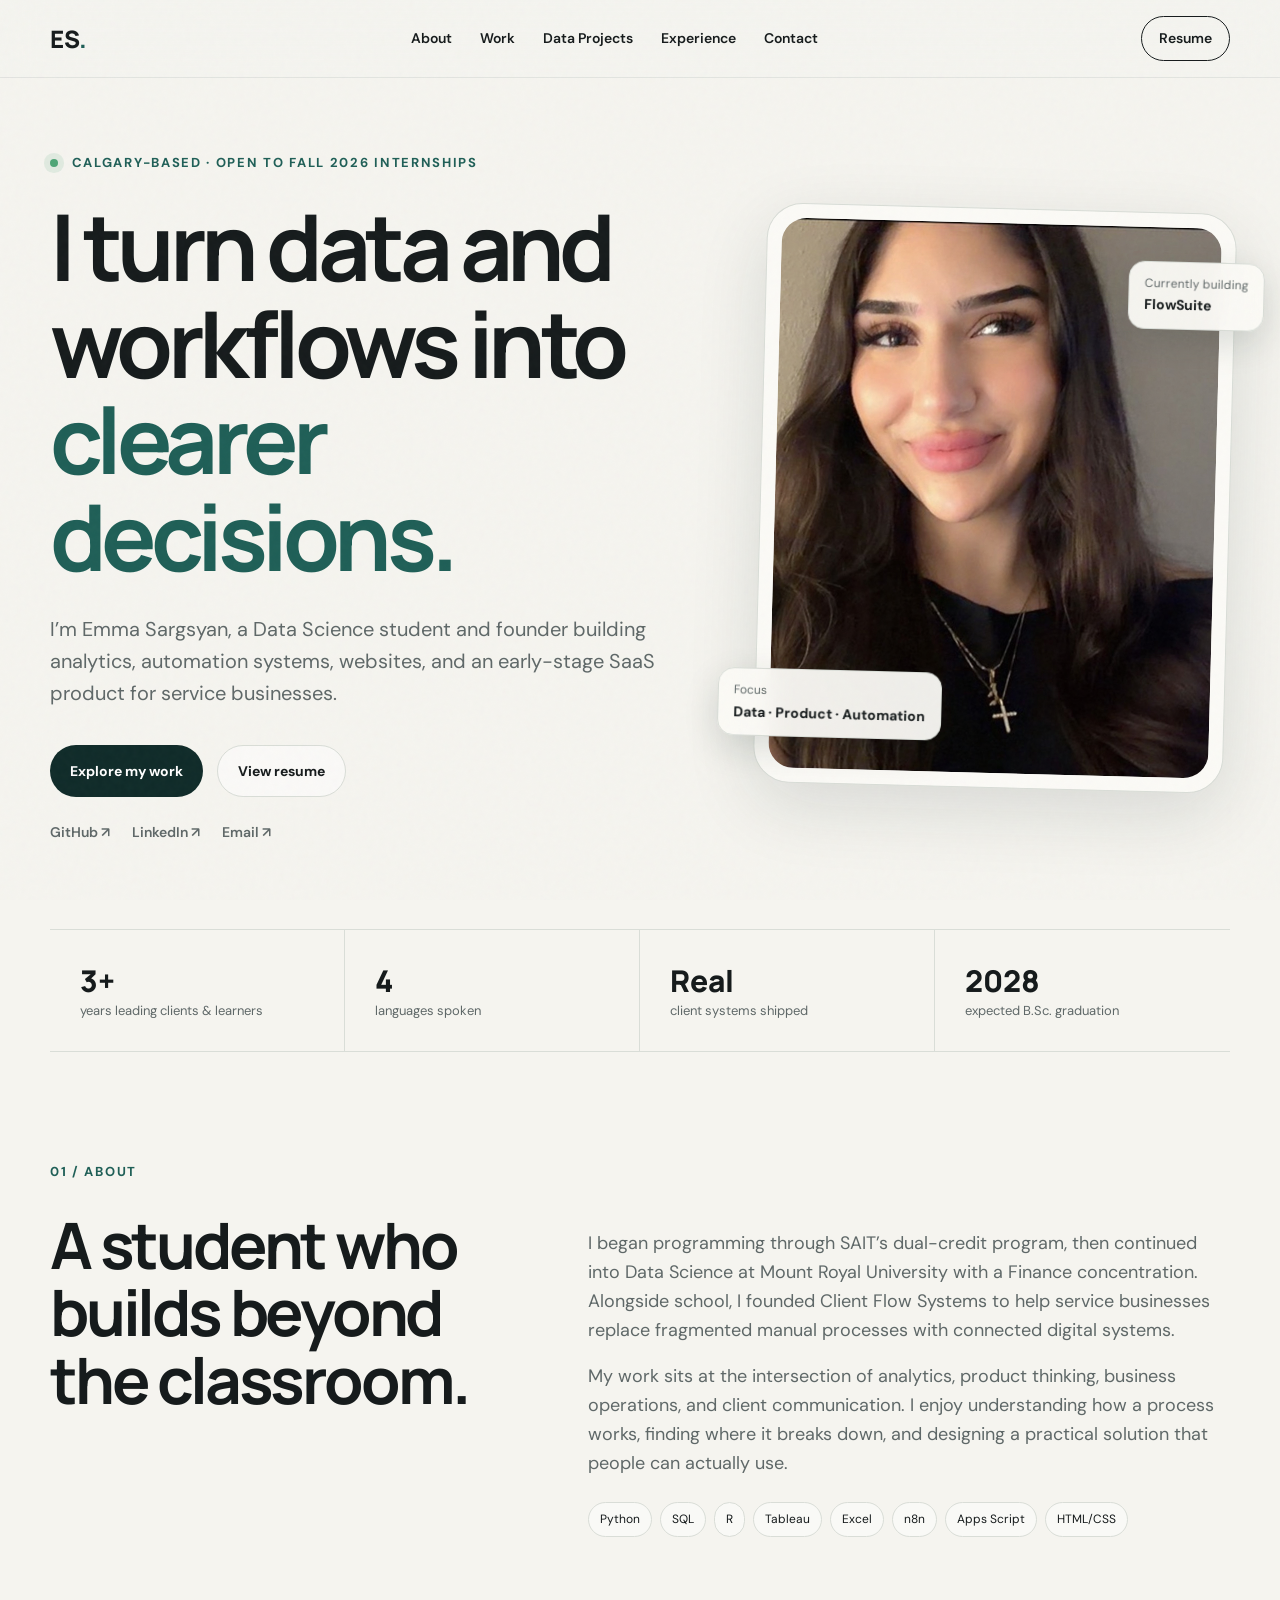
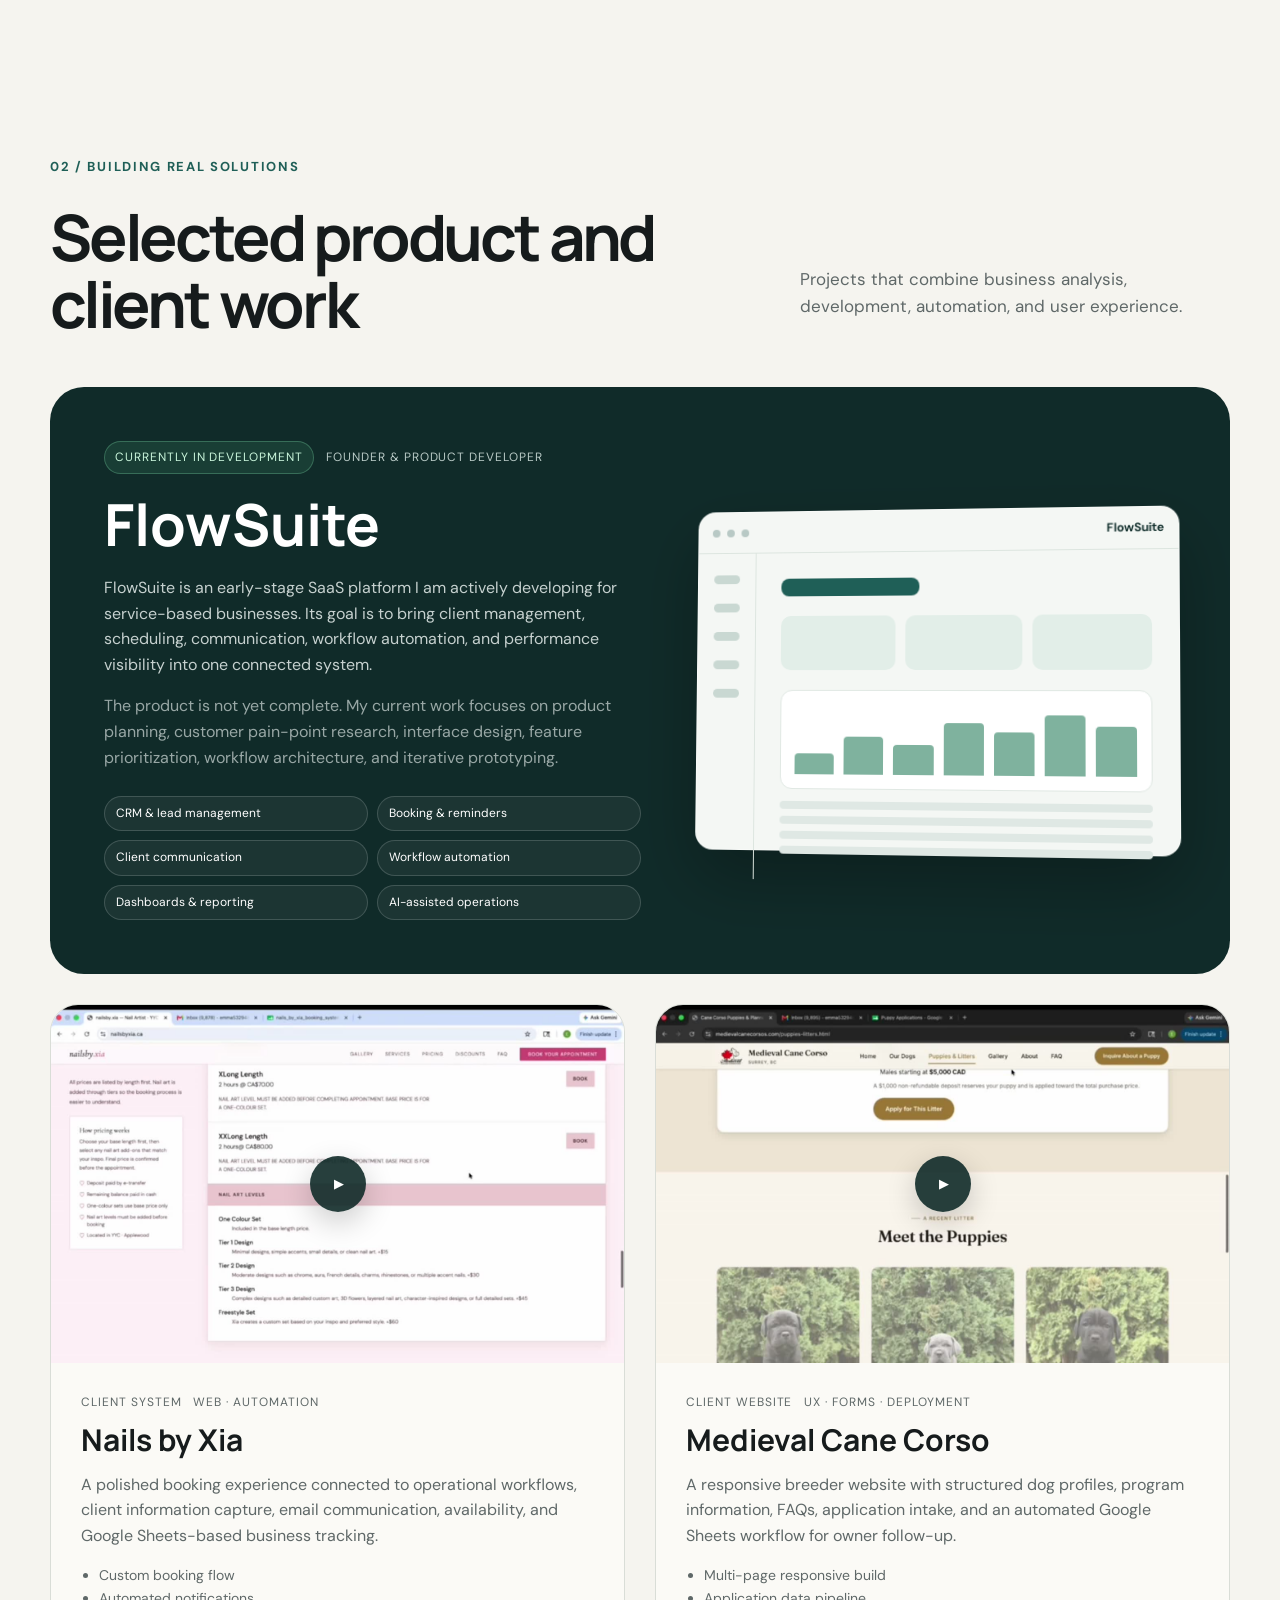
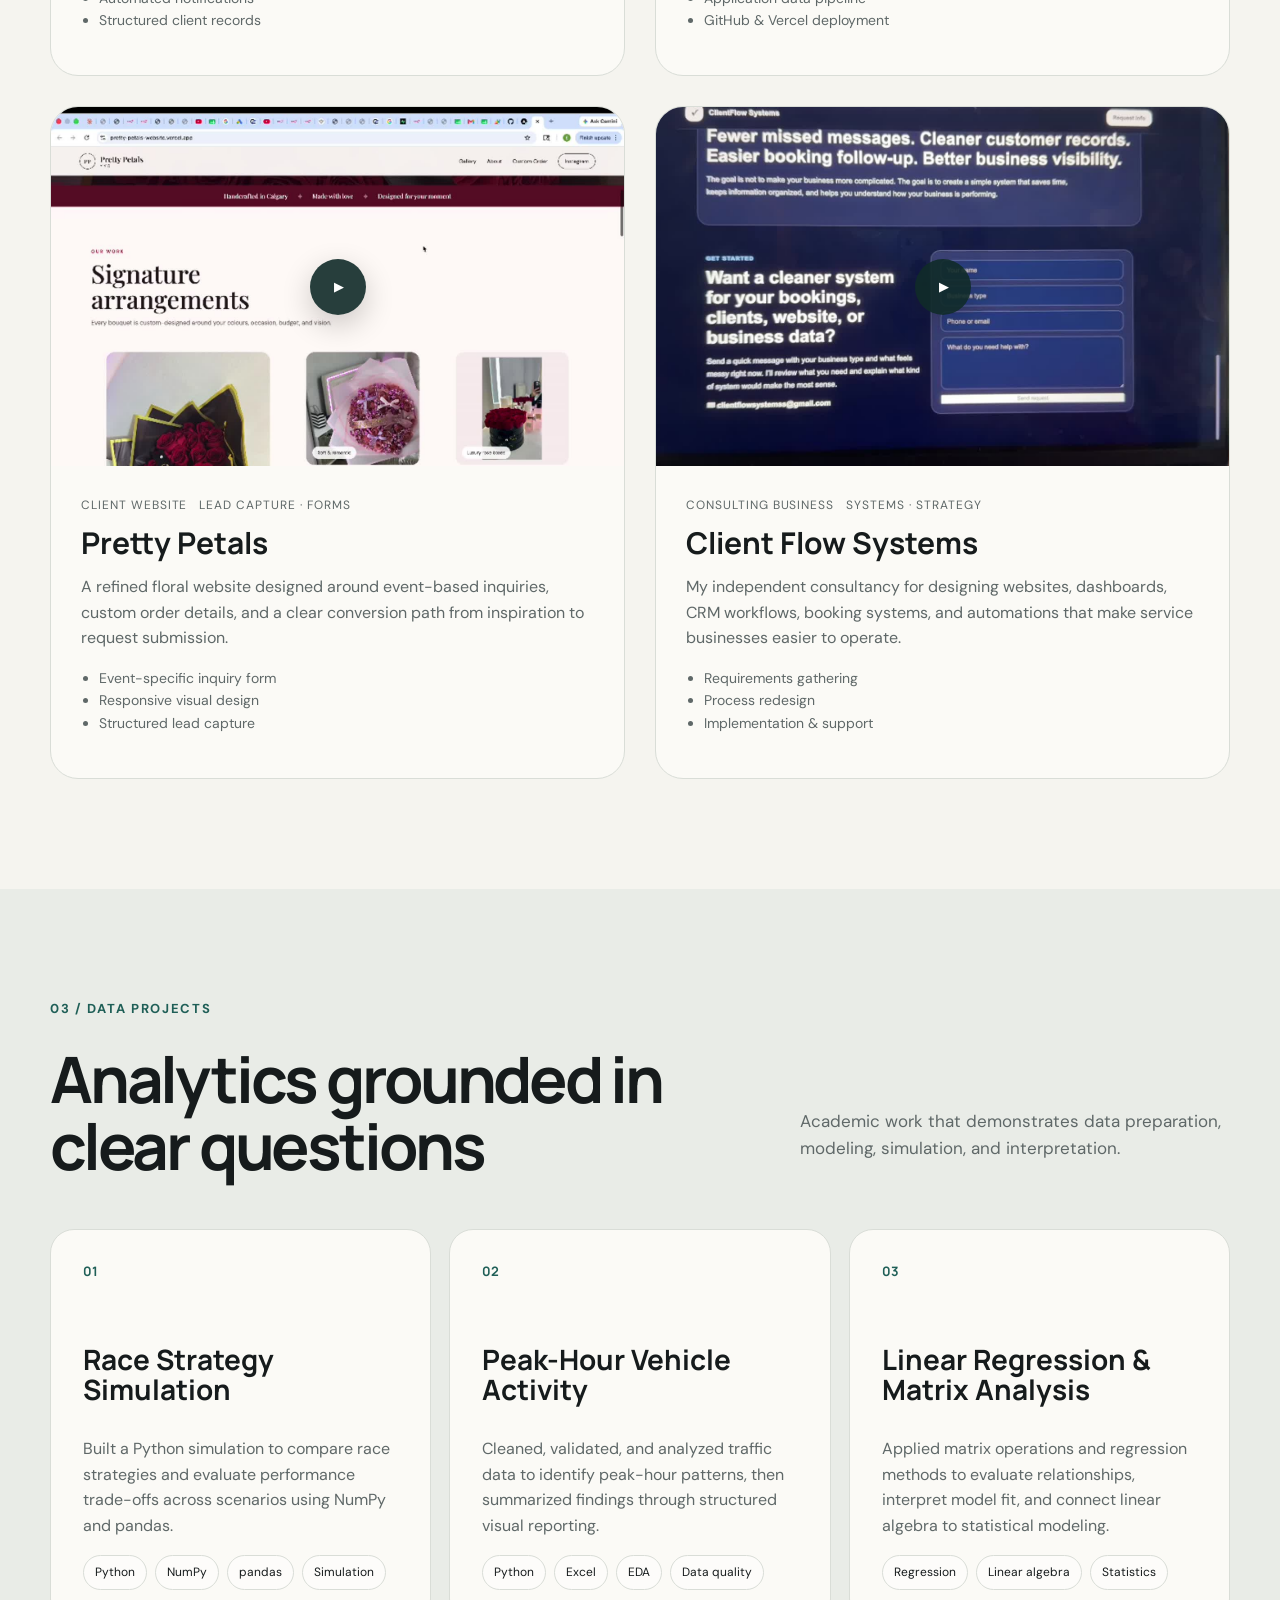
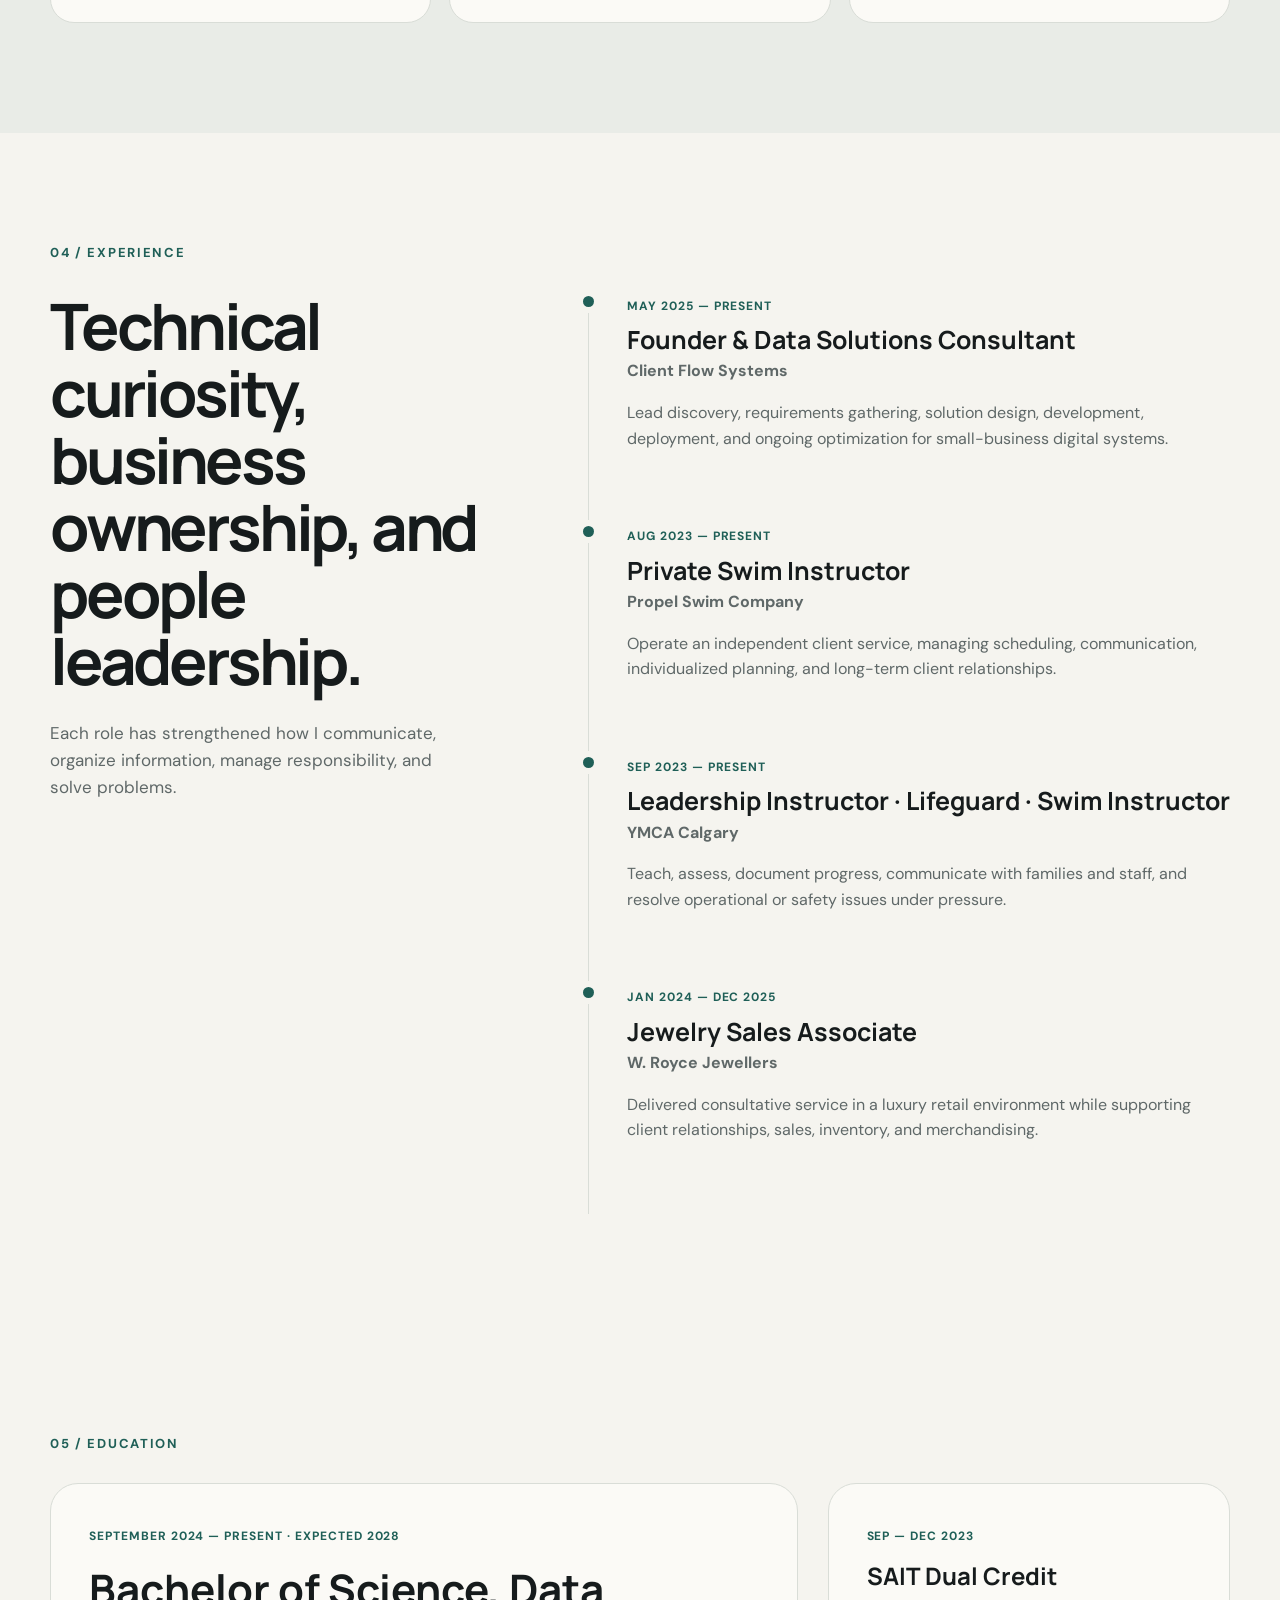
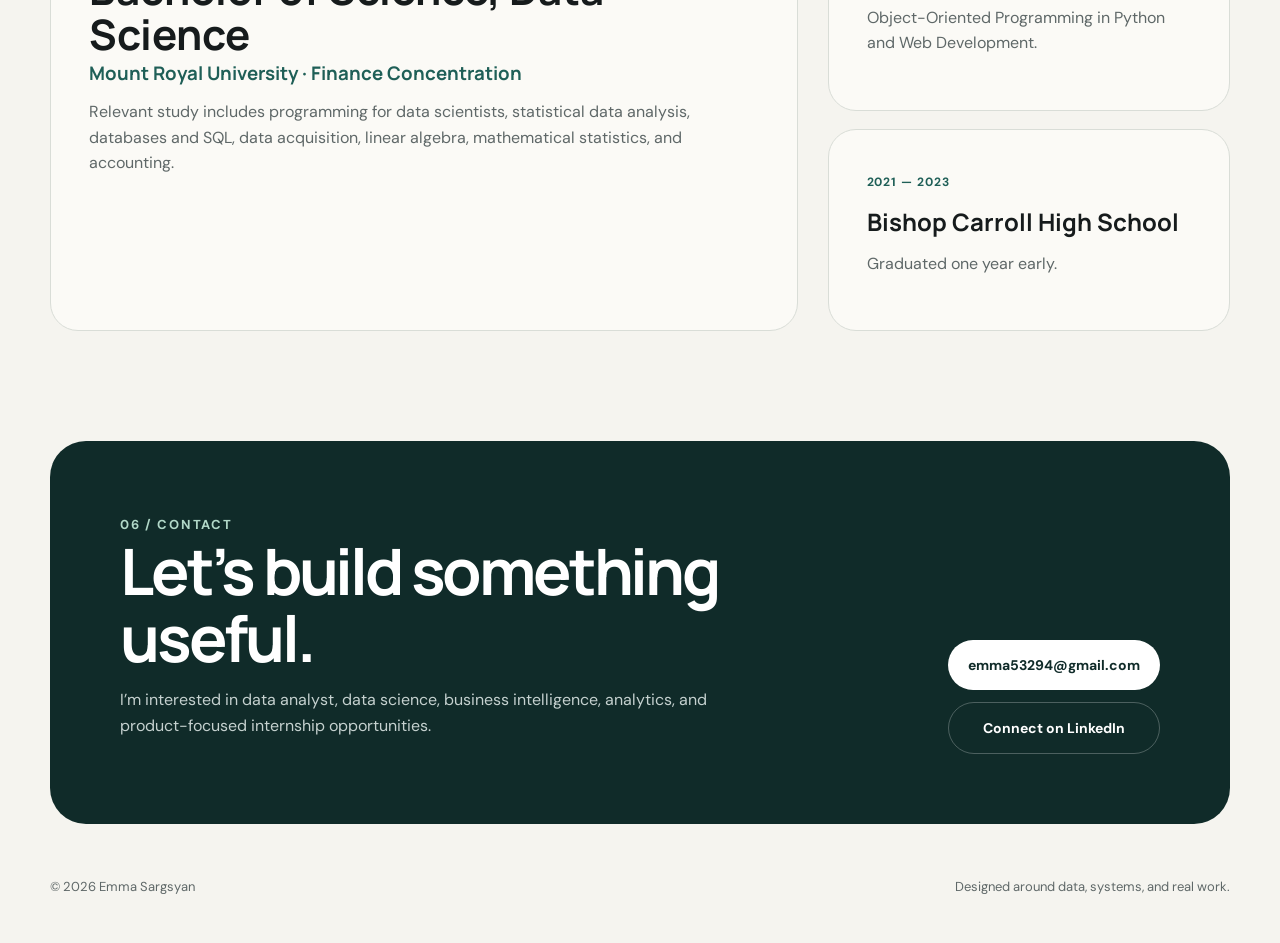
==== index.html @ d71de72d "Fix Vercel root directory" ====
<!doctype html>
<html lang="en">
<head>
  <meta charset="utf-8" />
  <meta name="viewport" content="width=device-width, initial-scale=1" />
  <meta name="description" content="Emma Sargsyan — Data Science student, founder, automation consultant, and product builder in Calgary." />
  <title>Emma Sargsyan | Data, Automation & Product</title>
  <link rel="preconnect" href="https://fonts.googleapis.com">
  <link rel="preconnect" href="https://fonts.gstatic.com" crossorigin>
  <link href="https://fonts.googleapis.com/css2?family=DM+Sans:wght@400;500;600;700&family=Manrope:wght@500;600;700;800&display=swap" rel="stylesheet">
  <link rel="stylesheet" href="styles.css" />
</head>
<body>
  <div class="noise"></div>
  <header class="site-header">
    <a class="brand" href="#top" aria-label="Home">ES<span>.</span></a>
    <nav aria-label="Main navigation">
      <a href="#about">About</a>
      <a href="#work">Work</a>
      <a href="#projects">Data Projects</a>
      <a href="#experience">Experience</a>
      <a href="#contact">Contact</a>
    </nav>
    <a class="header-cta" href="assets/docs/Emma-Sargsyan-Resume.pdf" target="_blank" rel="noopener">Resume</a>
  </header>

  <main id="top">
    <section class="hero section-shell">
      <div class="hero-copy reveal">
        <div class="eyebrow"><span class="status-dot"></span> Calgary-based · Open to Fall 2026 internships</div>
        <h1>I turn data and workflows into <em>clearer decisions.</em></h1>
        <p class="hero-lede">I’m Emma Sargsyan, a Data Science student and founder building analytics, automation systems, websites, and an early-stage SaaS product for service businesses.</p>
        <div class="hero-actions">
          <a class="button primary" href="#work">Explore my work</a>
          <a class="button secondary" href="assets/docs/Emma-Sargsyan-Resume.pdf" target="_blank" rel="noopener">View resume</a>
        </div>
        <div class="hero-links">
          <a href="https://github.com/emmas20" target="_blank" rel="noopener">GitHub ↗</a>
          <a href="https://www.linkedin.com/in/emma-sargsyan-aa250b346" target="_blank" rel="noopener">LinkedIn ↗</a>
          <a href="mailto:emma53294@gmail.com">Email ↗</a>
        </div>
      </div>
      <div class="hero-visual reveal delay-1">
        <div class="portrait-frame">
          <img src="assets/images/emma-sargsyan.jpg" alt="Portrait of Emma Sargsyan" />
          <div class="portrait-card top-card"><span>Currently building</span><strong>FlowSuite</strong></div>
          <div class="portrait-card bottom-card"><span>Focus</span><strong>Data · Product · Automation</strong></div>
        </div>
      </div>
    </section>

    <section class="metrics section-shell reveal" aria-label="Highlights">
      <div><strong>3+</strong><span>years leading clients & learners</span></div>
      <div><strong>4</strong><span>languages spoken</span></div>
      <div><strong>Real</strong><span>client systems shipped</span></div>
      <div><strong>2028</strong><span>expected B.Sc. graduation</span></div>
    </section>

    <section id="about" class="about section-shell section-pad">
      <div class="section-kicker reveal">01 / About</div>
      <div class="about-grid">
        <h2 class="reveal">A student who builds beyond the classroom.</h2>
        <div class="about-copy reveal delay-1">
          <p>I began programming through SAIT’s dual-credit program, then continued into Data Science at Mount Royal University with a Finance concentration. Alongside school, I founded Client Flow Systems to help service businesses replace fragmented manual processes with connected digital systems.</p>
          <p>My work sits at the intersection of analytics, product thinking, business operations, and client communication. I enjoy understanding how a process works, finding where it breaks down, and designing a practical solution that people can actually use.</p>
          <div class="mini-tags"><span>Python</span><span>SQL</span><span>R</span><span>Tableau</span><span>Excel</span><span>n8n</span><span>Apps Script</span><span>HTML/CSS</span></div>
        </div>
      </div>
    </section>

    <section id="work" class="section-shell section-pad">
      <div class="section-kicker reveal">02 / Building real solutions</div>
      <div class="section-heading reveal">
        <h2>Selected product and client work</h2>
        <p>Projects that combine business analysis, development, automation, and user experience.</p>
      </div>

      <article class="flowsuite-card reveal">
        <div class="flowsuite-copy">
          <div class="project-meta"><span class="badge">Currently in development</span><span>Founder & Product Developer</span></div>
          <h3>FlowSuite</h3>
          <p>FlowSuite is an early-stage SaaS platform I am actively developing for service-based businesses. Its goal is to bring client management, scheduling, communication, workflow automation, and performance visibility into one connected system.</p>
          <p class="muted">The product is not yet complete. My current work focuses on product planning, customer pain-point research, interface design, feature prioritization, workflow architecture, and iterative prototyping.</p>
          <div class="feature-grid">
            <span>CRM & lead management</span><span>Booking & reminders</span><span>Client communication</span><span>Workflow automation</span><span>Dashboards & reporting</span><span>AI-assisted operations</span>
          </div>
        </div>
        <div class="flowsuite-visual" aria-hidden="true">
          <div class="app-window">
            <div class="app-top"><i></i><i></i><i></i><b>FlowSuite</b></div>
            <div class="app-body">
              <div class="side-nav"><span></span><span></span><span></span><span></span><span></span></div>
              <div class="dash">
                <div class="dash-title"></div>
                <div class="dash-cards"><span></span><span></span><span></span></div>
                <div class="dash-chart"><i></i><i></i><i></i><i></i><i></i><i></i><i></i></div>
                <div class="dash-table"><span></span><span></span><span></span><span></span></div>
              </div>
            </div>
          </div>
        </div>
      </article>

      <div class="project-grid">
        <article class="project-card reveal">
          <button class="media-trigger" data-video="assets/videos/nails-by-xia-demo.mp4" data-title="Nails by Xia — Booking & Operations System" aria-label="Play Nails by Xia demo">
            <img src="assets/images/nails-by-xia.jpg" alt="Nails by Xia website and booking system" />
            <span class="play">▶</span>
          </button>
          <div class="project-body">
            <div class="project-meta"><span>Client system</span><span>Web · Automation</span></div>
            <h3>Nails by Xia</h3>
            <p>A polished booking experience connected to operational workflows, client information capture, email communication, availability, and Google Sheets-based business tracking.</p>
            <ul><li>Custom booking flow</li><li>Automated notifications</li><li>Structured client records</li></ul>
          </div>
        </article>

        <article class="project-card reveal delay-1">
          <button class="media-trigger" data-video="assets/videos/medieval-cane-corso-demo.mp4" data-title="Medieval Cane Corso — Website & Application Workflow" aria-label="Play Medieval Cane Corso demo">
            <img src="assets/images/medieval-cane-corso.jpg" alt="Medieval Cane Corso website" />
            <span class="play">▶</span>
          </button>
          <div class="project-body">
            <div class="project-meta"><span>Client website</span><span>UX · Forms · Deployment</span></div>
            <h3>Medieval Cane Corso</h3>
            <p>A responsive breeder website with structured dog profiles, program information, FAQs, application intake, and an automated Google Sheets workflow for owner follow-up.</p>
            <ul><li>Multi-page responsive build</li><li>Application data pipeline</li><li>GitHub & Vercel deployment</li></ul>
          </div>
        </article>

        <article class="project-card reveal">
          <button class="media-trigger" data-video="assets/videos/pretty-petals-demo.mp4" data-title="Pretty Petals — Custom Order Website" aria-label="Play Pretty Petals demo">
            <img src="assets/images/pretty-petals.jpg" alt="Pretty Petals custom floral website" />
            <span class="play">▶</span>
          </button>
          <div class="project-body">
            <div class="project-meta"><span>Client website</span><span>Lead capture · Forms</span></div>
            <h3>Pretty Petals</h3>
            <p>A refined floral website designed around event-based inquiries, custom order details, and a clear conversion path from inspiration to request submission.</p>
            <ul><li>Event-specific inquiry form</li><li>Responsive visual design</li><li>Structured lead capture</li></ul>
          </div>
        </article>

        <article class="project-card reveal delay-1">
          <button class="media-trigger" data-video="assets/videos/client-flow-system-demo.mp4" data-title="Client Flow Systems — Operations Concept" aria-label="Play Client Flow Systems demo">
            <img src="assets/images/client-flow-system.jpg" alt="Client Flow Systems business automation concept" />
            <span class="play">▶</span>
          </button>
          <div class="project-body">
            <div class="project-meta"><span>Consulting business</span><span>Systems · Strategy</span></div>
            <h3>Client Flow Systems</h3>
            <p>My independent consultancy for designing websites, dashboards, CRM workflows, booking systems, and automations that make service businesses easier to operate.</p>
            <ul><li>Requirements gathering</li><li>Process redesign</li><li>Implementation & support</li></ul>
          </div>
        </article>
      </div>
    </section>

    <section id="projects" class="data-section section-pad">
      <div class="section-shell">
        <div class="section-kicker reveal">03 / Data projects</div>
        <div class="section-heading reveal"><h2>Analytics grounded in clear questions</h2><p>Academic work that demonstrates data preparation, modeling, simulation, and interpretation.</p></div>
        <div class="data-grid">
          <article class="data-card reveal">
            <span class="data-num">01</span><h3>Race Strategy Simulation</h3>
            <p>Built a Python simulation to compare race strategies and evaluate performance trade-offs across scenarios using NumPy and pandas.</p>
            <div class="mini-tags"><span>Python</span><span>NumPy</span><span>pandas</span><span>Simulation</span></div>
          </article>
          <article class="data-card reveal delay-1">
            <span class="data-num">02</span><h3>Peak-Hour Vehicle Activity</h3>
            <p>Cleaned, validated, and analyzed traffic data to identify peak-hour patterns, then summarized findings through structured visual reporting.</p>
            <div class="mini-tags"><span>Python</span><span>Excel</span><span>EDA</span><span>Data quality</span></div>
          </article>
          <article class="data-card reveal delay-2">
            <span class="data-num">03</span><h3>Linear Regression & Matrix Analysis</h3>
            <p>Applied matrix operations and regression methods to evaluate relationships, interpret model fit, and connect linear algebra to statistical modeling.</p>
            <div class="mini-tags"><span>Regression</span><span>Linear algebra</span><span>Statistics</span></div>
          </article>
        </div>
      </div>
    </section>

    <section id="experience" class="section-shell section-pad">
      <div class="section-kicker reveal">04 / Experience</div>
      <div class="experience-grid">
        <div class="section-heading sticky reveal"><h2>Technical curiosity, business ownership, and people leadership.</h2><p>Each role has strengthened how I communicate, organize information, manage responsibility, and solve problems.</p></div>
        <div class="timeline">
          <article class="timeline-item reveal"><span>May 2025 — Present</span><h3>Founder & Data Solutions Consultant</h3><h4>Client Flow Systems</h4><p>Lead discovery, requirements gathering, solution design, development, deployment, and ongoing optimization for small-business digital systems.</p></article>
          <article class="timeline-item reveal"><span>Aug 2023 — Present</span><h3>Private Swim Instructor</h3><h4>Propel Swim Company</h4><p>Operate an independent client service, managing scheduling, communication, individualized planning, and long-term client relationships.</p></article>
          <article class="timeline-item reveal"><span>Sep 2023 — Present</span><h3>Leadership Instructor · Lifeguard · Swim Instructor</h3><h4>YMCA Calgary</h4><p>Teach, assess, document progress, communicate with families and staff, and resolve operational or safety issues under pressure.</p></article>
          <article class="timeline-item reveal"><span>Jan 2024 — Dec 2025</span><h3>Jewelry Sales Associate</h3><h4>W. Royce Jewellers</h4><p>Delivered consultative service in a luxury retail environment while supporting client relationships, sales, inventory, and merchandising.</p></article>
        </div>
      </div>
    </section>

    <section class="education section-shell section-pad">
      <div class="section-kicker reveal">05 / Education</div>
      <div class="edu-grid">
        <article class="edu-main reveal"><span>September 2024 — Present · Expected 2028</span><h2>Bachelor of Science, Data Science</h2><h3>Mount Royal University · Finance Concentration</h3><p>Relevant study includes programming for data scientists, statistical data analysis, databases and SQL, data acquisition, linear algebra, mathematical statistics, and accounting.</p></article>
        <div class="edu-side">
          <article class="reveal"><span>Sep — Dec 2023</span><h3>SAIT Dual Credit</h3><p>Object-Oriented Programming in Python and Web Development.</p></article>
          <article class="reveal delay-1"><span>2021 — 2023</span><h3>Bishop Carroll High School</h3><p>Graduated one year early.</p></article>
        </div>
      </div>
    </section>

    <section id="contact" class="contact section-shell section-pad reveal">
      <div><span class="section-kicker">06 / Contact</span><h2>Let’s build something useful.</h2><p>I’m interested in data analyst, data science, business intelligence, analytics, and product-focused internship opportunities.</p></div>
      <div class="contact-actions">
        <a class="button primary" href="mailto:emma53294@gmail.com">emma53294@gmail.com</a>
        <a class="button secondary" href="https://www.linkedin.com/in/emma-sargsyan-aa250b346" target="_blank" rel="noopener">Connect on LinkedIn</a>
      </div>
    </section>
  </main>

  <footer class="section-shell"><span>© 2026 Emma Sargsyan</span><span>Designed around data, systems, and real work.</span></footer>

  <dialog id="videoModal">
    <div class="modal-head"><strong id="videoTitle">Project demo</strong><button id="closeModal" aria-label="Close video">×</button></div>
    <video id="projectVideo" controls playsinline></video>
  </dialog>
  <script src="script.js"></script>
</body>
</html>
---- styles.css ----
:root{--bg:#f5f4ef;--paper:#fbfaf6;--ink:#161b1c;--muted:#5f6868;--line:#d9ddd7;--accent:#1f5f57;--accent2:#b1d8c8;--dark:#102b29;--shadow:0 22px 70px rgba(18,35,31,.12)}
*{box-sizing:border-box}html{scroll-behavior:smooth}body{margin:0;background:var(--bg);color:var(--ink);font-family:'DM Sans',sans-serif;line-height:1.6}.noise{position:fixed;inset:0;pointer-events:none;opacity:.035;z-index:20;background-image:url("data:image/svg+xml,%3Csvg viewBox='0 0 180 180' xmlns='http://www.w3.org/2000/svg'%3E%3Cfilter id='n'%3E%3CfeTurbulence type='fractalNoise' baseFrequency='.85' numOctaves='3' stitchTiles='stitch'/%3E%3C/filter%3E%3Crect width='100%25' height='100%25' filter='url(%23n)' opacity='.75'/%3E%3C/svg%3E")}.section-shell{width:min(1180px,calc(100% - 44px));margin-inline:auto}.section-pad{padding:110px 0}.site-header{position:sticky;top:0;z-index:15;height:78px;display:flex;align-items:center;justify-content:space-between;padding:0 max(22px,calc((100vw - 1180px)/2));backdrop-filter:blur(18px);background:rgba(245,244,239,.82);border-bottom:1px solid rgba(23,45,42,.08)}.brand{font:800 24px/1 Manrope,sans-serif;color:var(--ink);text-decoration:none}.brand span{color:var(--accent)}nav{display:flex;gap:28px}nav a,.header-cta,.hero-links a{color:var(--ink);text-decoration:none;font-size:14px;font-weight:600}.header-cta{border:1px solid var(--ink);padding:10px 17px;border-radius:999px}.hero{min-height:calc(100vh - 78px);display:grid;grid-template-columns:1.12fr .88fr;gap:80px;align-items:center;padding:75px 0 85px}.eyebrow,.section-kicker{font-size:13px;letter-spacing:.13em;text-transform:uppercase;font-weight:700;color:var(--accent)}.status-dot{display:inline-block;width:8px;height:8px;background:#4ea576;border-radius:50%;margin-right:9px;box-shadow:0 0 0 6px rgba(78,165,118,.12)}h1,h2,h3{font-family:Manrope,sans-serif;line-height:1.05;margin:0}h1{font-size:clamp(56px,7.2vw,104px);letter-spacing:-.06em;margin:24px 0 28px;max-width:850px}h1 em{font-style:normal;color:var(--accent)}.hero-lede{font-size:20px;max-width:650px;color:var(--muted)}.hero-actions{display:flex;gap:14px;margin:36px 0 24px}.button{display:inline-flex;align-items:center;justify-content:center;padding:14px 20px;border-radius:999px;text-decoration:none;font-weight:700;font-size:14px;transition:.25s}.button.primary{background:var(--dark);color:white}.button.primary:hover{transform:translateY(-2px);box-shadow:0 10px 30px rgba(16,43,41,.2)}.button.secondary{border:1px solid var(--line);background:rgba(255,255,255,.5);color:var(--ink)}.hero-links{display:flex;gap:22px}.hero-links a{color:var(--muted)}.portrait-frame{position:relative;width:min(100%,470px);margin-left:auto;padding:14px;background:var(--paper);border:1px solid var(--line);border-radius:36px;box-shadow:var(--shadow);transform:rotate(1.5deg)}.portrait-frame img{display:block;width:100%;aspect-ratio:4/5;object-fit:cover;border-radius:25px}.portrait-card{position:absolute;background:rgba(251,250,246,.95);border:1px solid var(--line);border-radius:16px;padding:12px 15px;box-shadow:0 12px 35px rgba(20,40,37,.14);display:flex;flex-direction:column;font-size:12px;backdrop-filter:blur(12px)}.portrait-card span{color:var(--muted)}.portrait-card strong{font-size:14px}.top-card{right:-30px;top:48px}.bottom-card{left:-38px;bottom:45px}.metrics{display:grid;grid-template-columns:repeat(4,1fr);border-top:1px solid var(--line);border-bottom:1px solid var(--line)}.metrics div{padding:30px;border-right:1px solid var(--line);display:flex;flex-direction:column}.metrics div:last-child{border:0}.metrics strong{font:800 30px Manrope}.metrics span{font-size:13px;color:var(--muted)}.about-grid,.experience-grid{display:grid;grid-template-columns:.8fr 1.2fr;gap:110px;margin-top:28px}.about-grid h2,.section-heading h2,.contact h2{font-size:clamp(40px,5vw,72px);letter-spacing:-.05em}.about-copy{font-size:18px;color:var(--muted)}.mini-tags{display:flex;flex-wrap:wrap;gap:8px;margin-top:24px}.mini-tags span,.feature-grid span{font-size:12px;border:1px solid var(--line);border-radius:999px;padding:7px 11px;background:rgba(255,255,255,.4);color:var(--ink)}.section-heading{display:flex;align-items:end;justify-content:space-between;gap:50px;margin:25px 0 50px}.section-heading p{max-width:430px;color:var(--muted);font-size:17px}.flowsuite-card{background:var(--dark);color:white;border-radius:34px;padding:54px;display:grid;grid-template-columns:1.05fr .95fr;gap:50px;overflow:hidden;margin-bottom:30px}.project-meta{display:flex;gap:12px;align-items:center;font-size:12px;text-transform:uppercase;letter-spacing:.08em;color:var(--muted)}.flowsuite-card .project-meta{color:#b8c9c5}.badge{color:#c9f5db;background:rgba(87,180,128,.14);border:1px solid rgba(126,219,168,.3);padding:6px 10px;border-radius:999px}.flowsuite-card h3{font-size:58px;margin:20px 0}.flowsuite-card p{color:#c6d1cf}.muted{opacity:.75}.feature-grid{display:grid;grid-template-columns:1fr 1fr;gap:9px;margin-top:26px}.feature-grid span{color:white;border-color:rgba(255,255,255,.16);background:rgba(255,255,255,.05)}.flowsuite-visual{display:flex;align-items:center}.app-window{width:100%;background:#f4f7f4;border:1px solid rgba(255,255,255,.3);border-radius:18px;box-shadow:0 28px 70px rgba(0,0,0,.28);transform:perspective(1000px) rotateY(-5deg) rotateX(2deg)}.app-top{height:42px;border-bottom:1px solid #dce5df;display:flex;align-items:center;gap:7px;padding:0 14px;color:#173431;font-size:12px}.app-top i{width:8px;height:8px;border-radius:50%;background:#b8c9c5}.app-top b{margin-left:auto}.app-body{height:300px;display:grid;grid-template-columns:60px 1fr}.side-nav{border-right:1px solid #dce5df;padding:22px 16px}.side-nav span{display:block;height:9px;background:#c9d8d2;border-radius:10px;margin-bottom:20px}.dash{padding:26px}.dash-title{width:38%;height:18px;background:#1f5f57;border-radius:8px}.dash-cards{display:grid;grid-template-columns:repeat(3,1fr);gap:10px;margin:20px 0}.dash-cards span{height:55px;background:#e2eee8;border-radius:10px}.dash-chart{height:100px;background:white;border:1px solid #e0e8e3;border-radius:12px;display:flex;align-items:end;gap:10px;padding:14px}.dash-chart i{flex:1;background:#7fb29e;border-radius:4px 4px 0 0}.dash-chart i:nth-child(1){height:30%}.dash-chart i:nth-child(2){height:55%}.dash-chart i:nth-child(3){height:43%}.dash-chart i:nth-child(4){height:75%}.dash-chart i:nth-child(5){height:62%}.dash-chart i:nth-child(6){height:86%}.dash-chart i:nth-child(7){height:70%}.dash-table{display:grid;gap:7px;margin-top:12px}.dash-table span{height:8px;background:#dfe8e4;border-radius:10px}.project-grid{display:grid;grid-template-columns:1fr 1fr;gap:30px}.project-card{background:var(--paper);border:1px solid var(--line);border-radius:28px;overflow:hidden}.media-trigger{position:relative;border:0;padding:0;width:100%;cursor:pointer;background:#ddd;display:block;overflow:hidden}.media-trigger img{width:100%;aspect-ratio:16/10;object-fit:cover;display:block;transition:.5s}.media-trigger:hover img{transform:scale(1.03)}.play{position:absolute;inset:50% auto auto 50%;transform:translate(-50%,-50%);width:56px;height:56px;border-radius:50%;display:grid;place-items:center;background:rgba(16,43,41,.9);color:white;padding-left:3px;box-shadow:0 10px 30px rgba(0,0,0,.2)}.project-body{padding:30px}.project-body h3{font-size:30px;margin:12px 0}.project-body p{color:var(--muted)}.project-body ul{padding-left:18px;color:var(--muted);font-size:14px}.data-section{background:#e9ece7}.data-grid{display:grid;grid-template-columns:repeat(3,1fr);gap:18px}.data-card{background:var(--paper);border:1px solid var(--line);border-radius:24px;padding:32px;min-height:330px;display:flex;flex-direction:column}.data-num{font:700 13px Manrope;color:var(--accent)}.data-card h3{font-size:28px;margin:65px 0 16px}.data-card p{color:var(--muted)}.data-card .mini-tags{margin-top:auto}.experience-grid{align-items:start}.sticky{position:sticky;top:110px;display:block;margin:0}.sticky p{margin-top:25px}.timeline{border-left:1px solid var(--line)}.timeline-item{padding:0 0 55px 38px;position:relative}.timeline-item:before{content:"";position:absolute;left:-6px;top:4px;width:11px;height:11px;background:var(--accent);border-radius:50%;box-shadow:0 0 0 6px var(--bg)}.timeline-item span,.edu-main span,.edu-side span{font-size:12px;letter-spacing:.08em;text-transform:uppercase;color:var(--accent);font-weight:700}.timeline-item h3{font-size:25px;margin:10px 0 5px}.timeline-item h4{margin:0;color:var(--muted)}.timeline-item p{color:var(--muted)}.edu-grid{display:grid;grid-template-columns:1.3fr .7fr;gap:30px;margin-top:28px}.edu-main,.edu-side article{background:var(--paper);border:1px solid var(--line);border-radius:28px;padding:38px}.edu-main h2{font-size:42px;margin:20px 0 8px}.edu-main h3{color:var(--accent)}.edu-main p,.edu-side p{color:var(--muted)}.edu-side{display:grid;gap:18px}.edu-side h3{font-size:24px;margin:16px 0 4px}.contact{background:var(--dark);color:white;border-radius:36px;margin-bottom:28px;padding:70px;display:flex;align-items:end;justify-content:space-between;gap:50px}.contact .section-kicker{color:var(--accent2)}.contact p{color:#c5d1cf;max-width:650px}.contact-actions{display:flex;flex-direction:column;gap:12px}.contact .button.primary{background:white;color:var(--dark)}.contact .button.secondary{color:white;border-color:rgba(255,255,255,.25);background:transparent}footer{display:flex;justify-content:space-between;padding:25px 0 45px;color:var(--muted);font-size:13px}dialog{width:min(1000px,calc(100% - 30px));padding:0;border:0;border-radius:22px;background:#0b1111;color:white;box-shadow:0 30px 100px rgba(0,0,0,.45)}dialog::backdrop{background:rgba(6,12,12,.78);backdrop-filter:blur(8px)}.modal-head{height:58px;display:flex;align-items:center;justify-content:space-between;padding:0 18px}.modal-head button{border:0;background:transparent;color:white;font-size:30px;cursor:pointer}dialog video{display:block;width:100%;max-height:75vh;background:black}.reveal{opacity:0;transform:translateY(20px);transition:opacity .75s ease,transform .75s ease}.reveal.visible{opacity:1;transform:none}.delay-1{transition-delay:.1s}.delay-2{transition-delay:.2s}
@media(max-width:900px){nav{display:none}.hero{grid-template-columns:1fr;padding-top:50px;gap:45px}.hero-visual{order:-1}.portrait-frame{width:310px;margin:auto}.top-card{right:-20px}.bottom-card{left:-20px}.metrics{grid-template-columns:1fr 1fr}.metrics div:nth-child(2){border-right:0}.metrics div:nth-child(-n+2){border-bottom:1px solid var(--line)}.about-grid,.experience-grid,.flowsuite-card,.edu-grid{grid-template-columns:1fr;gap:35px}.section-heading{display:block}.section-heading p{max-width:none}.project-grid,.data-grid{grid-template-columns:1fr}.flowsuite-card{padding:34px}.sticky{position:static}.contact{padding:45px;display:block}.contact-actions{margin-top:30px;align-items:flex-start}.section-pad{padding:78px 0}}
@media(max-width:560px){.section-shell{width:min(100% - 28px,1180px)}.site-header{height:68px;padding:0 16px}.header-cta{padding:8px 13px}h1{font-size:52px}.hero-lede{font-size:17px}.hero-actions{flex-direction:column;align-items:stretch}.hero-links{flex-wrap:wrap}.portrait-frame{width:260px}.portrait-card{display:none}.metrics div{padding:22px 15px}.metrics strong{font-size:24px}.about-grid h2,.section-heading h2,.contact h2{font-size:40px}.flowsuite-card h3{font-size:42px}.feature-grid{grid-template-columns:1fr}.app-body{height:220px}.project-body{padding:23px}.contact{border-radius:24px;padding:32px 24px}footer{flex-direction:column;gap:4px}}
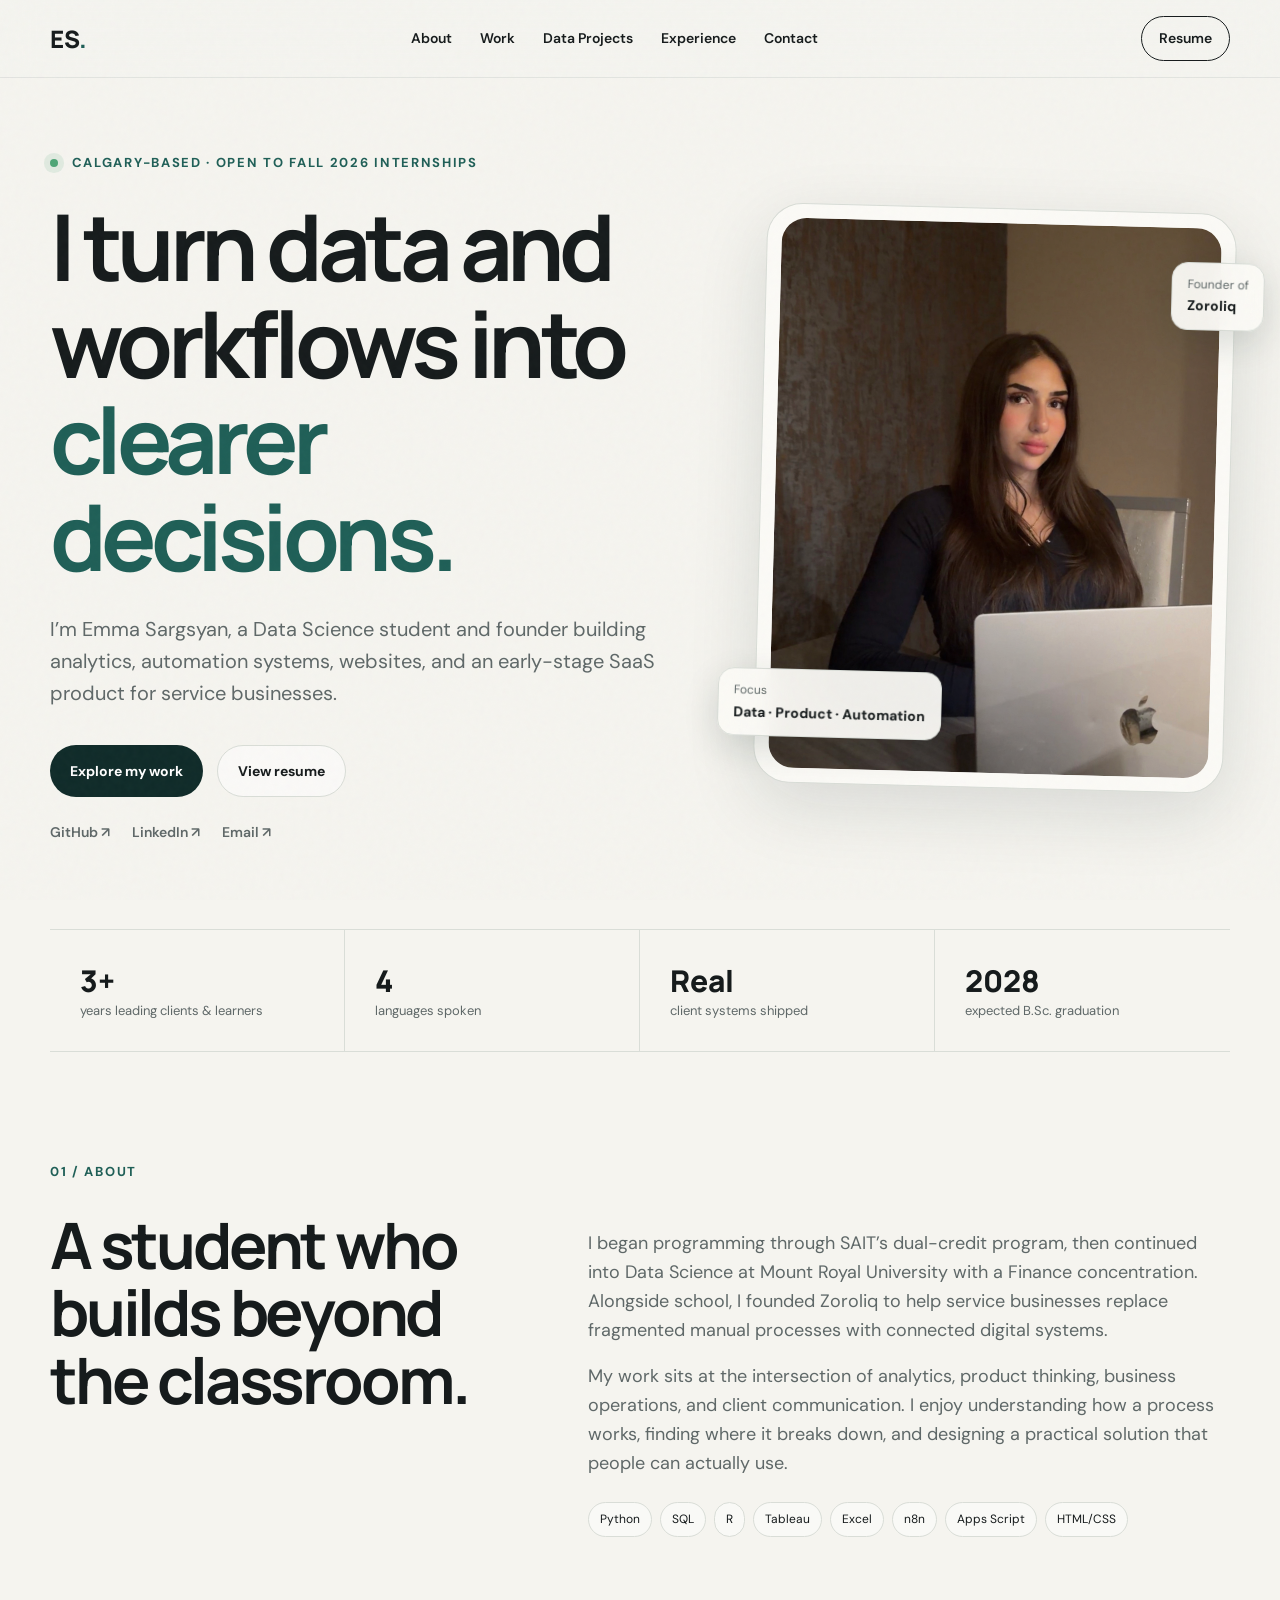
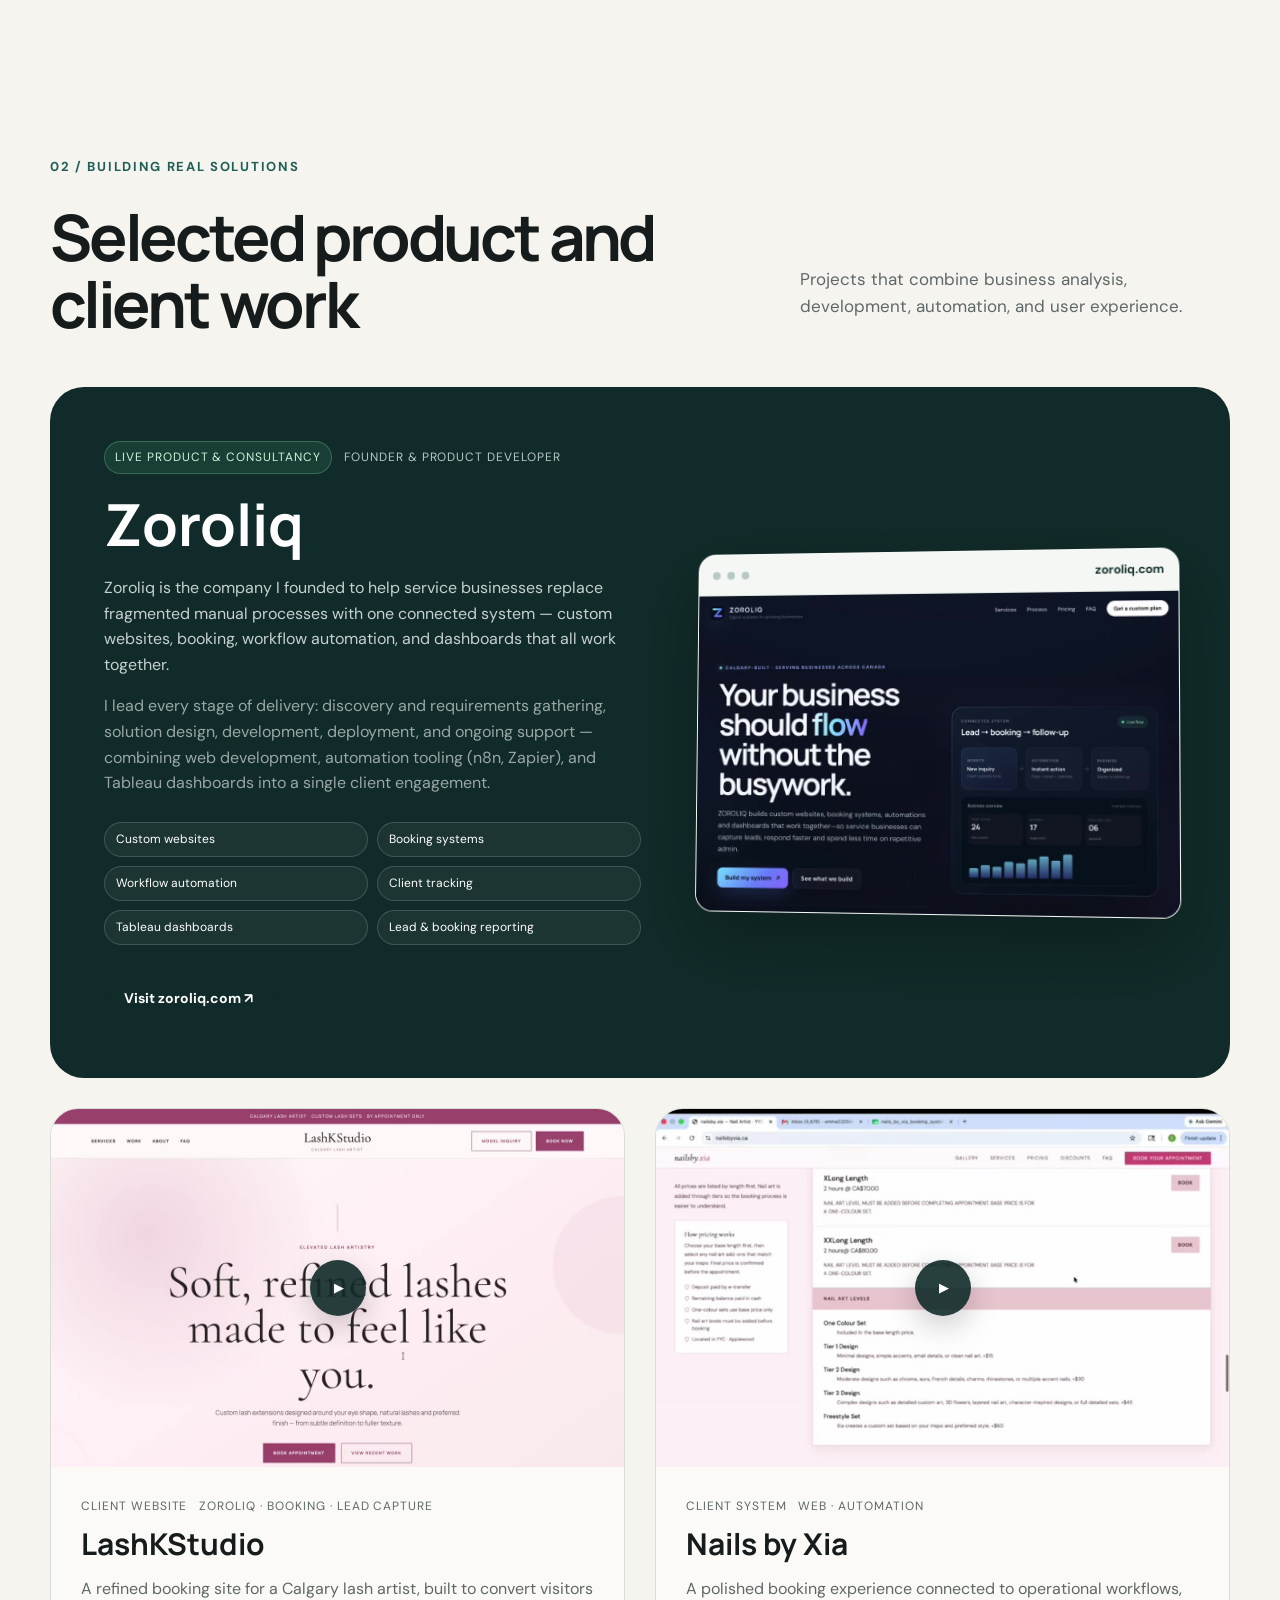
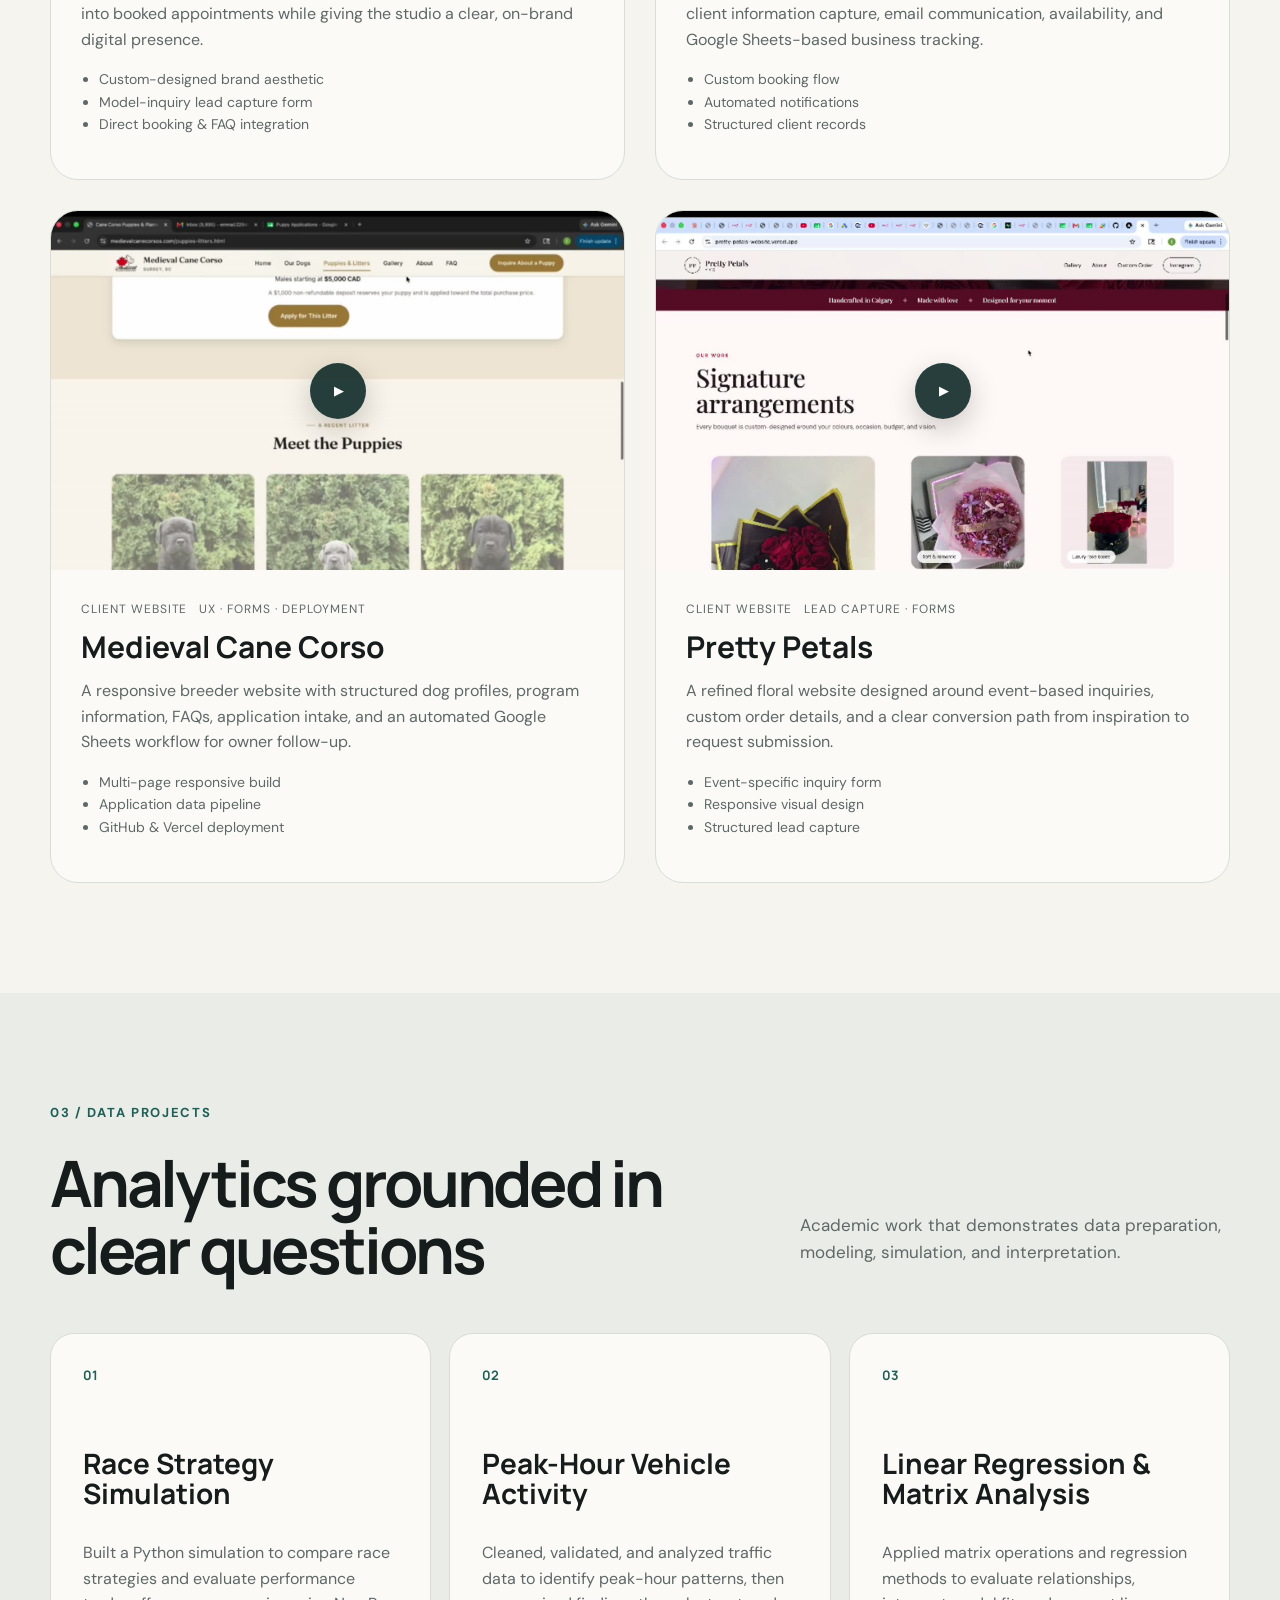
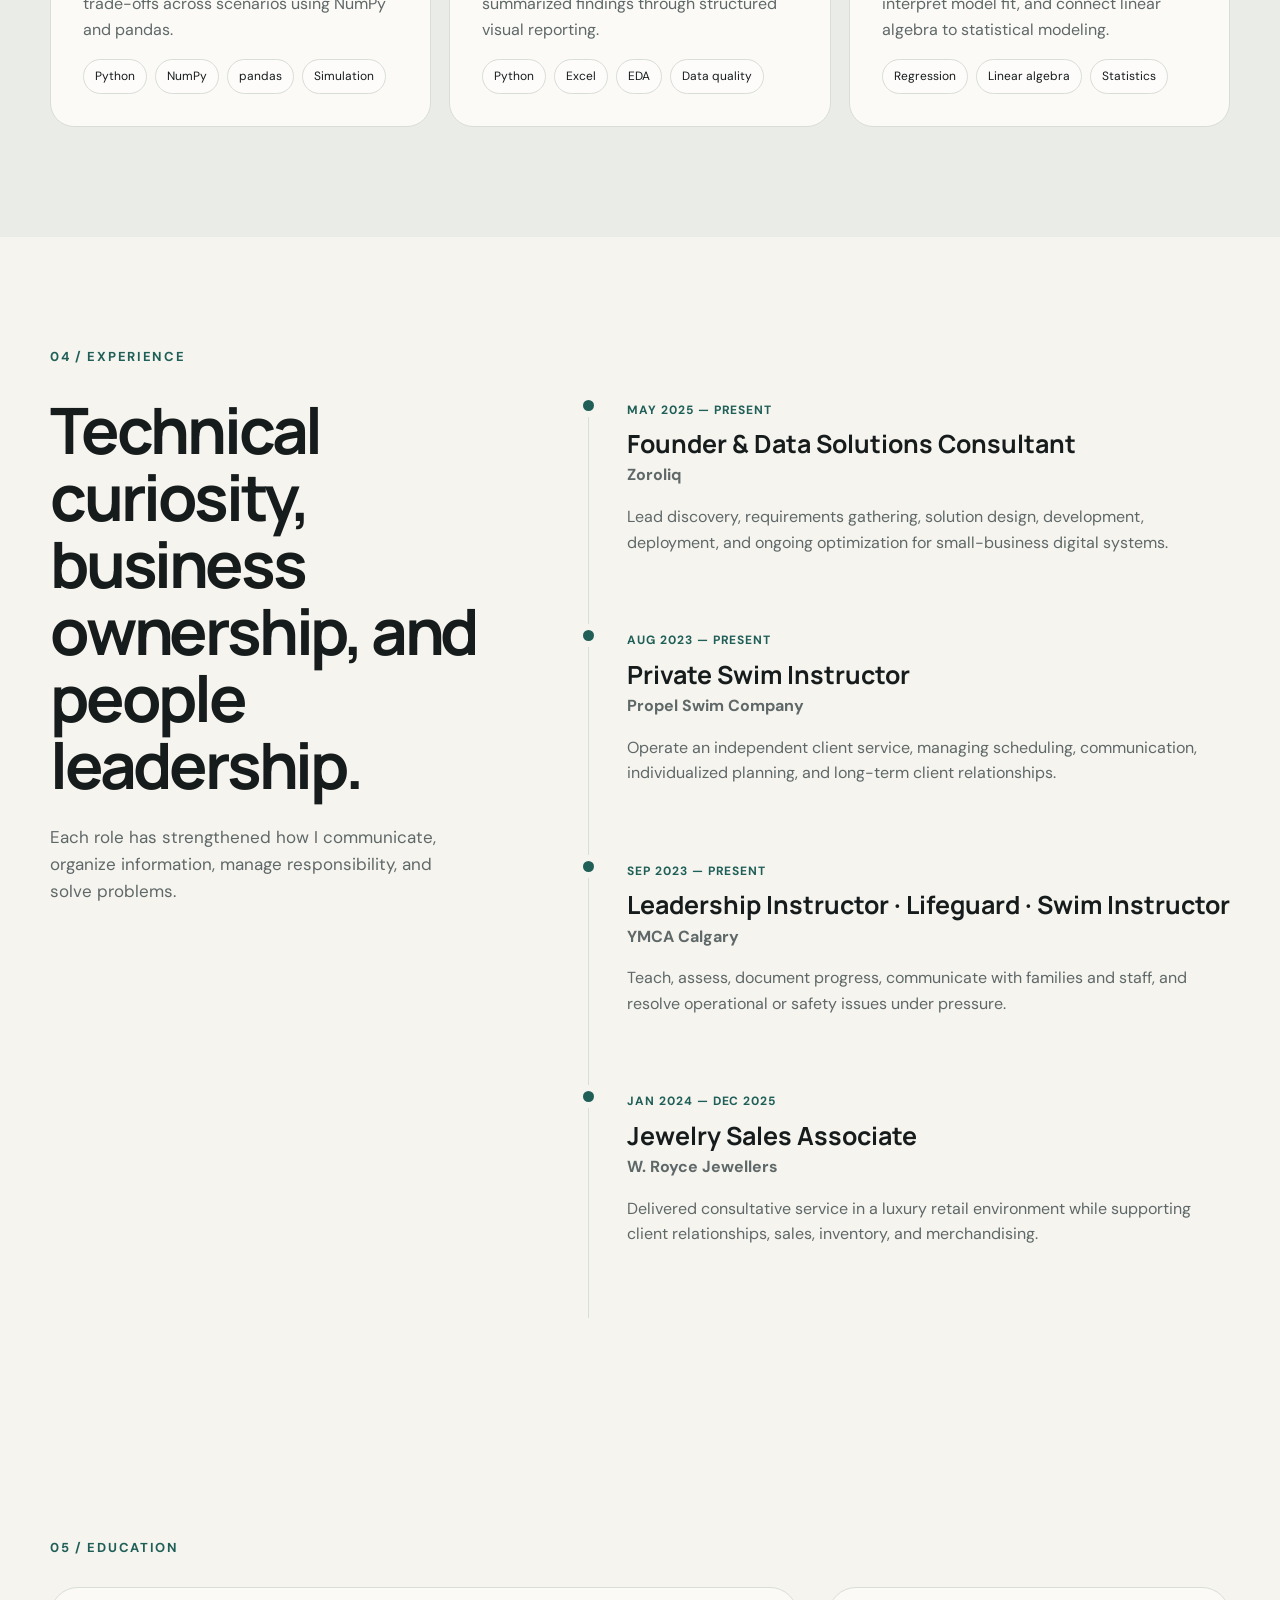
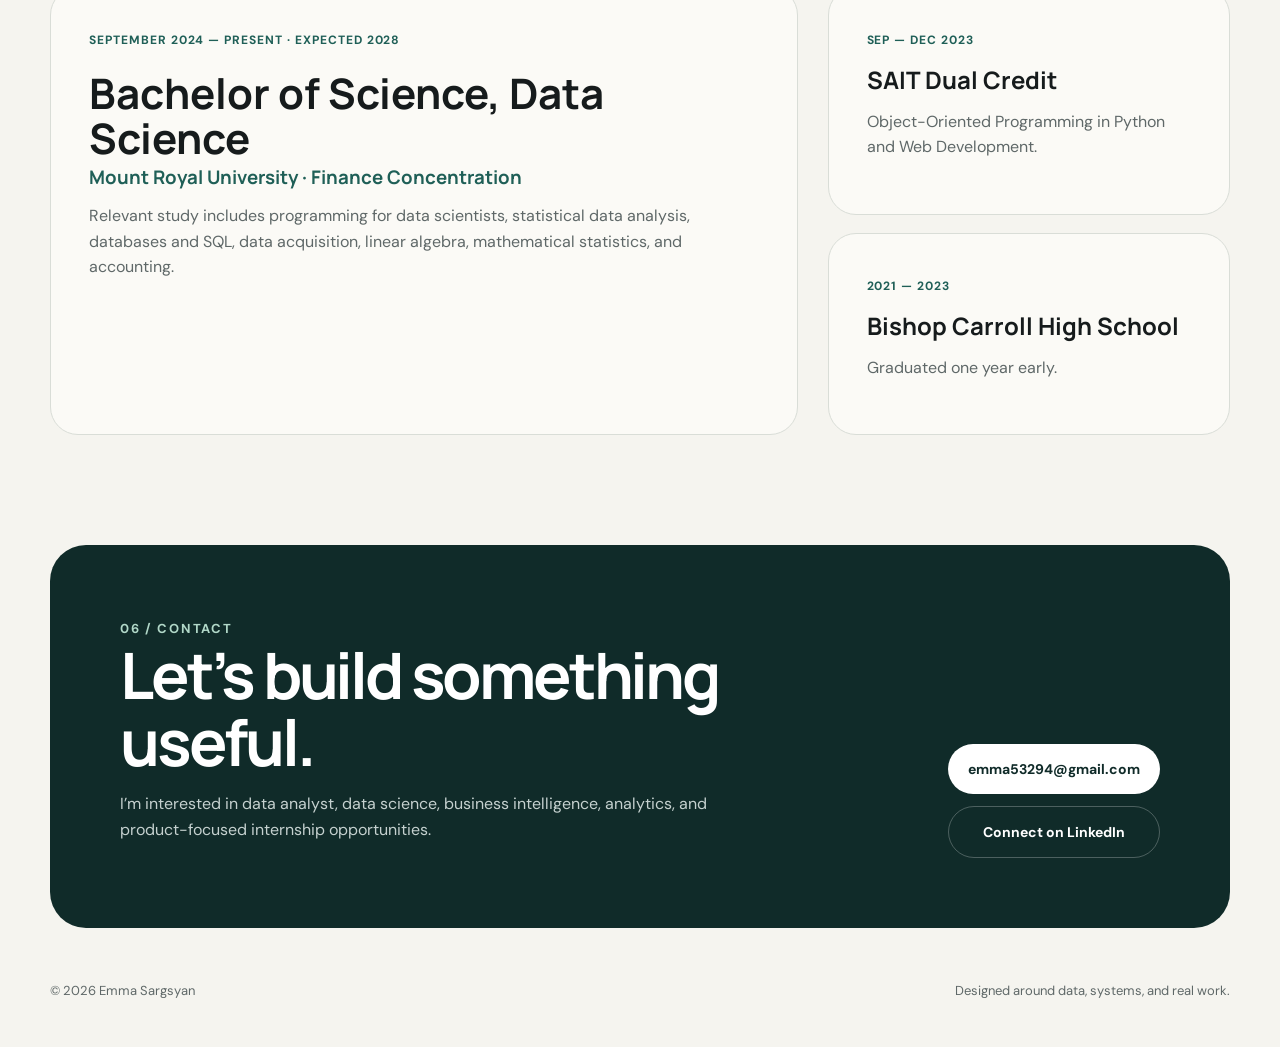
==== commit 67312553: "Rebrand Client Flow Systems/FlowSuite to Zoroliq, add LashKStudio case study" ====
--- a/index.html
+++ b/index.html
@@ -43,7 +43,7 @@
       <div class="hero-visual reveal delay-1">
         <div class="portrait-frame">
           <img src="assets/images/emma-sargsyan.jpg" alt="Portrait of Emma Sargsyan" />
-          <div class="portrait-card top-card"><span>Currently building</span><strong>FlowSuite</strong></div>
+          <div class="portrait-card top-card"><span>Founder of</span><strong>Zoroliq</strong></div>
           <div class="portrait-card bottom-card"><span>Focus</span><strong>Data · Product · Automation</strong></div>
         </div>
       </div>
@@ -61,7 +61,7 @@
       <div class="about-grid">
         <h2 class="reveal">A student who builds beyond the classroom.</h2>
         <div class="about-copy reveal delay-1">
-          <p>I began programming through SAIT’s dual-credit program, then continued into Data Science at Mount Royal University with a Finance concentration. Alongside school, I founded Client Flow Systems to help service businesses replace fragmented manual processes with connected digital systems.</p>
+          <p>I began programming through SAIT’s dual-credit program, then continued into Data Science at Mount Royal University with a Finance concentration. Alongside school, I founded Zoroliq to help service businesses replace fragmented manual processes with connected digital systems.</p>
           <p>My work sits at the intersection of analytics, product thinking, business operations, and client communication. I enjoy understanding how a process works, finding where it breaks down, and designing a practical solution that people can actually use.</p>
           <div class="mini-tags"><span>Python</span><span>SQL</span><span>R</span><span>Tableau</span><span>Excel</span><span>n8n</span><span>Apps Script</span><span>HTML/CSS</span></div>
         </div>
@@ -75,33 +75,39 @@
         <p>Projects that combine business analysis, development, automation, and user experience.</p>
       </div>
 
-      <article class="flowsuite-card reveal">
-        <div class="flowsuite-copy">
-          <div class="project-meta"><span class="badge">Currently in development</span><span>Founder & Product Developer</span></div>
-          <h3>FlowSuite</h3>
-          <p>FlowSuite is an early-stage SaaS platform I am actively developing for service-based businesses. Its goal is to bring client management, scheduling, communication, workflow automation, and performance visibility into one connected system.</p>
-          <p class="muted">The product is not yet complete. My current work focuses on product planning, customer pain-point research, interface design, feature prioritization, workflow architecture, and iterative prototyping.</p>
+      <article class="zoroliq-card reveal">
+        <div class="zoroliq-copy">
+          <div class="project-meta"><span class="badge">Live product &amp; consultancy</span><span>Founder &amp; Product Developer</span></div>
+          <h3>Zoroliq</h3>
+          <p>Zoroliq is the company I founded to help service businesses replace fragmented manual processes with one connected system — custom websites, booking, workflow automation, and dashboards that all work together.</p>
+          <p class="muted">I lead every stage of delivery: discovery and requirements gathering, solution design, development, deployment, and ongoing support — combining web development, automation tooling (n8n, Zapier), and Tableau dashboards into a single client engagement.</p>
           <div class="feature-grid">
-            <span>CRM & lead management</span><span>Booking & reminders</span><span>Client communication</span><span>Workflow automation</span><span>Dashboards & reporting</span><span>AI-assisted operations</span>
-          </div>
-        </div>
-        <div class="flowsuite-visual" aria-hidden="true">
+            <span>Custom websites</span><span>Booking systems</span><span>Workflow automation</span><span>Client tracking</span><span>Tableau dashboards</span><span>Lead &amp; booking reporting</span>
+          </div>
+          <a class="button primary zoroliq-link" href="https://zoroliq.com" target="_blank" rel="noopener">Visit zoroliq.com ↗</a>
+        </div>
+        <div class="zoroliq-visual" aria-hidden="true">
           <div class="app-window">
-            <div class="app-top"><i></i><i></i><i></i><b>FlowSuite</b></div>
-            <div class="app-body">
-              <div class="side-nav"><span></span><span></span><span></span><span></span><span></span></div>
-              <div class="dash">
-                <div class="dash-title"></div>
-                <div class="dash-cards"><span></span><span></span><span></span></div>
-                <div class="dash-chart"><i></i><i></i><i></i><i></i><i></i><i></i><i></i></div>
-                <div class="dash-table"><span></span><span></span><span></span><span></span></div>
-              </div>
-            </div>
+            <div class="app-top"><i></i><i></i><i></i><b>zoroliq.com</b></div>
+            <video src="assets/videos/zoroliq-demo.mp4" poster="assets/images/zoroliq.jpg" autoplay muted loop playsinline></video>
           </div>
         </div>
       </article>
 
       <div class="project-grid">
+        <article class="project-card reveal">
+          <button class="media-trigger" data-video="assets/videos/lashkstudio-demo.mp4" data-title="LashKStudio — Calgary Lash Artist Website" aria-label="Play LashKStudio demo">
+            <img src="assets/images/lashkstudio.jpg" alt="LashKStudio website homepage" />
+            <span class="play">▶</span>
+          </button>
+          <div class="project-body">
+            <div class="project-meta"><span>Client website</span><span>Zoroliq · Booking · Lead capture</span></div>
+            <h3>LashKStudio</h3>
+            <p>A refined booking site for a Calgary lash artist, built to convert visitors into booked appointments while giving the studio a clear, on-brand digital presence.</p>
+            <ul><li>Custom-designed brand aesthetic</li><li>Model-inquiry lead capture form</li><li>Direct booking &amp; FAQ integration</li></ul>
+          </div>
+        </article>
+
         <article class="project-card reveal">
           <button class="media-trigger" data-video="assets/videos/nails-by-xia-demo.mp4" data-title="Nails by Xia — Booking & Operations System" aria-label="Play Nails by Xia demo">
             <img src="assets/images/nails-by-xia.jpg" alt="Nails by Xia website and booking system" />
@@ -138,19 +144,6 @@
             <h3>Pretty Petals</h3>
             <p>A refined floral website designed around event-based inquiries, custom order details, and a clear conversion path from inspiration to request submission.</p>
             <ul><li>Event-specific inquiry form</li><li>Responsive visual design</li><li>Structured lead capture</li></ul>
-          </div>
-        </article>
-
-        <article class="project-card reveal delay-1">
-          <button class="media-trigger" data-video="assets/videos/client-flow-system-demo.mp4" data-title="Client Flow Systems — Operations Concept" aria-label="Play Client Flow Systems demo">
-            <img src="assets/images/client-flow-system.jpg" alt="Client Flow Systems business automation concept" />
-            <span class="play">▶</span>
-          </button>
-          <div class="project-body">
-            <div class="project-meta"><span>Consulting business</span><span>Systems · Strategy</span></div>
-            <h3>Client Flow Systems</h3>
-            <p>My independent consultancy for designing websites, dashboards, CRM workflows, booking systems, and automations that make service businesses easier to operate.</p>
-            <ul><li>Requirements gathering</li><li>Process redesign</li><li>Implementation & support</li></ul>
           </div>
         </article>
       </div>
@@ -185,7 +178,7 @@
       <div class="experience-grid">
         <div class="section-heading sticky reveal"><h2>Technical curiosity, business ownership, and people leadership.</h2><p>Each role has strengthened how I communicate, organize information, manage responsibility, and solve problems.</p></div>
         <div class="timeline">
-          <article class="timeline-item reveal"><span>May 2025 — Present</span><h3>Founder & Data Solutions Consultant</h3><h4>Client Flow Systems</h4><p>Lead discovery, requirements gathering, solution design, development, deployment, and ongoing optimization for small-business digital systems.</p></article>
+          <article class="timeline-item reveal"><span>May 2025 — Present</span><h3>Founder & Data Solutions Consultant</h3><h4>Zoroliq</h4><p>Lead discovery, requirements gathering, solution design, development, deployment, and ongoing optimization for small-business digital systems.</p></article>
           <article class="timeline-item reveal"><span>Aug 2023 — Present</span><h3>Private Swim Instructor</h3><h4>Propel Swim Company</h4><p>Operate an independent client service, managing scheduling, communication, individualized planning, and long-term client relationships.</p></article>
           <article class="timeline-item reveal"><span>Sep 2023 — Present</span><h3>Leadership Instructor · Lifeguard · Swim Instructor</h3><h4>YMCA Calgary</h4><p>Teach, assess, document progress, communicate with families and staff, and resolve operational or safety issues under pressure.</p></article>
           <article class="timeline-item reveal"><span>Jan 2024 — Dec 2025</span><h3>Jewelry Sales Associate</h3><h4>W. Royce Jewellers</h4><p>Delivered consultative service in a luxury retail environment while supporting client relationships, sales, inventory, and merchandising.</p></article>
--- a/styles.css
+++ b/styles.css
@@ -1,4 +1,4 @@
 :root{--bg:#f5f4ef;--paper:#fbfaf6;--ink:#161b1c;--muted:#5f6868;--line:#d9ddd7;--accent:#1f5f57;--accent2:#b1d8c8;--dark:#102b29;--shadow:0 22px 70px rgba(18,35,31,.12)}
-*{box-sizing:border-box}html{scroll-behavior:smooth}body{margin:0;background:var(--bg);color:var(--ink);font-family:'DM Sans',sans-serif;line-height:1.6}.noise{position:fixed;inset:0;pointer-events:none;opacity:.035;z-index:20;background-image:url("data:image/svg+xml,%3Csvg viewBox='0 0 180 180' xmlns='http://www.w3.org/2000/svg'%3E%3Cfilter id='n'%3E%3CfeTurbulence type='fractalNoise' baseFrequency='.85' numOctaves='3' stitchTiles='stitch'/%3E%3C/filter%3E%3Crect width='100%25' height='100%25' filter='url(%23n)' opacity='.75'/%3E%3C/svg%3E")}.section-shell{width:min(1180px,calc(100% - 44px));margin-inline:auto}.section-pad{padding:110px 0}.site-header{position:sticky;top:0;z-index:15;height:78px;display:flex;align-items:center;justify-content:space-between;padding:0 max(22px,calc((100vw - 1180px)/2));backdrop-filter:blur(18px);background:rgba(245,244,239,.82);border-bottom:1px solid rgba(23,45,42,.08)}.brand{font:800 24px/1 Manrope,sans-serif;color:var(--ink);text-decoration:none}.brand span{color:var(--accent)}nav{display:flex;gap:28px}nav a,.header-cta,.hero-links a{color:var(--ink);text-decoration:none;font-size:14px;font-weight:600}.header-cta{border:1px solid var(--ink);padding:10px 17px;border-radius:999px}.hero{min-height:calc(100vh - 78px);display:grid;grid-template-columns:1.12fr .88fr;gap:80px;align-items:center;padding:75px 0 85px}.eyebrow,.section-kicker{font-size:13px;letter-spacing:.13em;text-transform:uppercase;font-weight:700;color:var(--accent)}.status-dot{display:inline-block;width:8px;height:8px;background:#4ea576;border-radius:50%;margin-right:9px;box-shadow:0 0 0 6px rgba(78,165,118,.12)}h1,h2,h3{font-family:Manrope,sans-serif;line-height:1.05;margin:0}h1{font-size:clamp(56px,7.2vw,104px);letter-spacing:-.06em;margin:24px 0 28px;max-width:850px}h1 em{font-style:normal;color:var(--accent)}.hero-lede{font-size:20px;max-width:650px;color:var(--muted)}.hero-actions{display:flex;gap:14px;margin:36px 0 24px}.button{display:inline-flex;align-items:center;justify-content:center;padding:14px 20px;border-radius:999px;text-decoration:none;font-weight:700;font-size:14px;transition:.25s}.button.primary{background:var(--dark);color:white}.button.primary:hover{transform:translateY(-2px);box-shadow:0 10px 30px rgba(16,43,41,.2)}.button.secondary{border:1px solid var(--line);background:rgba(255,255,255,.5);color:var(--ink)}.hero-links{display:flex;gap:22px}.hero-links a{color:var(--muted)}.portrait-frame{position:relative;width:min(100%,470px);margin-left:auto;padding:14px;background:var(--paper);border:1px solid var(--line);border-radius:36px;box-shadow:var(--shadow);transform:rotate(1.5deg)}.portrait-frame img{display:block;width:100%;aspect-ratio:4/5;object-fit:cover;border-radius:25px}.portrait-card{position:absolute;background:rgba(251,250,246,.95);border:1px solid var(--line);border-radius:16px;padding:12px 15px;box-shadow:0 12px 35px rgba(20,40,37,.14);display:flex;flex-direction:column;font-size:12px;backdrop-filter:blur(12px)}.portrait-card span{color:var(--muted)}.portrait-card strong{font-size:14px}.top-card{right:-30px;top:48px}.bottom-card{left:-38px;bottom:45px}.metrics{display:grid;grid-template-columns:repeat(4,1fr);border-top:1px solid var(--line);border-bottom:1px solid var(--line)}.metrics div{padding:30px;border-right:1px solid var(--line);display:flex;flex-direction:column}.metrics div:last-child{border:0}.metrics strong{font:800 30px Manrope}.metrics span{font-size:13px;color:var(--muted)}.about-grid,.experience-grid{display:grid;grid-template-columns:.8fr 1.2fr;gap:110px;margin-top:28px}.about-grid h2,.section-heading h2,.contact h2{font-size:clamp(40px,5vw,72px);letter-spacing:-.05em}.about-copy{font-size:18px;color:var(--muted)}.mini-tags{display:flex;flex-wrap:wrap;gap:8px;margin-top:24px}.mini-tags span,.feature-grid span{font-size:12px;border:1px solid var(--line);border-radius:999px;padding:7px 11px;background:rgba(255,255,255,.4);color:var(--ink)}.section-heading{display:flex;align-items:end;justify-content:space-between;gap:50px;margin:25px 0 50px}.section-heading p{max-width:430px;color:var(--muted);font-size:17px}.flowsuite-card{background:var(--dark);color:white;border-radius:34px;padding:54px;display:grid;grid-template-columns:1.05fr .95fr;gap:50px;overflow:hidden;margin-bottom:30px}.project-meta{display:flex;gap:12px;align-items:center;font-size:12px;text-transform:uppercase;letter-spacing:.08em;color:var(--muted)}.flowsuite-card .project-meta{color:#b8c9c5}.badge{color:#c9f5db;background:rgba(87,180,128,.14);border:1px solid rgba(126,219,168,.3);padding:6px 10px;border-radius:999px}.flowsuite-card h3{font-size:58px;margin:20px 0}.flowsuite-card p{color:#c6d1cf}.muted{opacity:.75}.feature-grid{display:grid;grid-template-columns:1fr 1fr;gap:9px;margin-top:26px}.feature-grid span{color:white;border-color:rgba(255,255,255,.16);background:rgba(255,255,255,.05)}.flowsuite-visual{display:flex;align-items:center}.app-window{width:100%;background:#f4f7f4;border:1px solid rgba(255,255,255,.3);border-radius:18px;box-shadow:0 28px 70px rgba(0,0,0,.28);transform:perspective(1000px) rotateY(-5deg) rotateX(2deg)}.app-top{height:42px;border-bottom:1px solid #dce5df;display:flex;align-items:center;gap:7px;padding:0 14px;color:#173431;font-size:12px}.app-top i{width:8px;height:8px;border-radius:50%;background:#b8c9c5}.app-top b{margin-left:auto}.app-body{height:300px;display:grid;grid-template-columns:60px 1fr}.side-nav{border-right:1px solid #dce5df;padding:22px 16px}.side-nav span{display:block;height:9px;background:#c9d8d2;border-radius:10px;margin-bottom:20px}.dash{padding:26px}.dash-title{width:38%;height:18px;background:#1f5f57;border-radius:8px}.dash-cards{display:grid;grid-template-columns:repeat(3,1fr);gap:10px;margin:20px 0}.dash-cards span{height:55px;background:#e2eee8;border-radius:10px}.dash-chart{height:100px;background:white;border:1px solid #e0e8e3;border-radius:12px;display:flex;align-items:end;gap:10px;padding:14px}.dash-chart i{flex:1;background:#7fb29e;border-radius:4px 4px 0 0}.dash-chart i:nth-child(1){height:30%}.dash-chart i:nth-child(2){height:55%}.dash-chart i:nth-child(3){height:43%}.dash-chart i:nth-child(4){height:75%}.dash-chart i:nth-child(5){height:62%}.dash-chart i:nth-child(6){height:86%}.dash-chart i:nth-child(7){height:70%}.dash-table{display:grid;gap:7px;margin-top:12px}.dash-table span{height:8px;background:#dfe8e4;border-radius:10px}.project-grid{display:grid;grid-template-columns:1fr 1fr;gap:30px}.project-card{background:var(--paper);border:1px solid var(--line);border-radius:28px;overflow:hidden}.media-trigger{position:relative;border:0;padding:0;width:100%;cursor:pointer;background:#ddd;display:block;overflow:hidden}.media-trigger img{width:100%;aspect-ratio:16/10;object-fit:cover;display:block;transition:.5s}.media-trigger:hover img{transform:scale(1.03)}.play{position:absolute;inset:50% auto auto 50%;transform:translate(-50%,-50%);width:56px;height:56px;border-radius:50%;display:grid;place-items:center;background:rgba(16,43,41,.9);color:white;padding-left:3px;box-shadow:0 10px 30px rgba(0,0,0,.2)}.project-body{padding:30px}.project-body h3{font-size:30px;margin:12px 0}.project-body p{color:var(--muted)}.project-body ul{padding-left:18px;color:var(--muted);font-size:14px}.data-section{background:#e9ece7}.data-grid{display:grid;grid-template-columns:repeat(3,1fr);gap:18px}.data-card{background:var(--paper);border:1px solid var(--line);border-radius:24px;padding:32px;min-height:330px;display:flex;flex-direction:column}.data-num{font:700 13px Manrope;color:var(--accent)}.data-card h3{font-size:28px;margin:65px 0 16px}.data-card p{color:var(--muted)}.data-card .mini-tags{margin-top:auto}.experience-grid{align-items:start}.sticky{position:sticky;top:110px;display:block;margin:0}.sticky p{margin-top:25px}.timeline{border-left:1px solid var(--line)}.timeline-item{padding:0 0 55px 38px;position:relative}.timeline-item:before{content:"";position:absolute;left:-6px;top:4px;width:11px;height:11px;background:var(--accent);border-radius:50%;box-shadow:0 0 0 6px var(--bg)}.timeline-item span,.edu-main span,.edu-side span{font-size:12px;letter-spacing:.08em;text-transform:uppercase;color:var(--accent);font-weight:700}.timeline-item h3{font-size:25px;margin:10px 0 5px}.timeline-item h4{margin:0;color:var(--muted)}.timeline-item p{color:var(--muted)}.edu-grid{display:grid;grid-template-columns:1.3fr .7fr;gap:30px;margin-top:28px}.edu-main,.edu-side article{background:var(--paper);border:1px solid var(--line);border-radius:28px;padding:38px}.edu-main h2{font-size:42px;margin:20px 0 8px}.edu-main h3{color:var(--accent)}.edu-main p,.edu-side p{color:var(--muted)}.edu-side{display:grid;gap:18px}.edu-side h3{font-size:24px;margin:16px 0 4px}.contact{background:var(--dark);color:white;border-radius:36px;margin-bottom:28px;padding:70px;display:flex;align-items:end;justify-content:space-between;gap:50px}.contact .section-kicker{color:var(--accent2)}.contact p{color:#c5d1cf;max-width:650px}.contact-actions{display:flex;flex-direction:column;gap:12px}.contact .button.primary{background:white;color:var(--dark)}.contact .button.secondary{color:white;border-color:rgba(255,255,255,.25);background:transparent}footer{display:flex;justify-content:space-between;padding:25px 0 45px;color:var(--muted);font-size:13px}dialog{width:min(1000px,calc(100% - 30px));padding:0;border:0;border-radius:22px;background:#0b1111;color:white;box-shadow:0 30px 100px rgba(0,0,0,.45)}dialog::backdrop{background:rgba(6,12,12,.78);backdrop-filter:blur(8px)}.modal-head{height:58px;display:flex;align-items:center;justify-content:space-between;padding:0 18px}.modal-head button{border:0;background:transparent;color:white;font-size:30px;cursor:pointer}dialog video{display:block;width:100%;max-height:75vh;background:black}.reveal{opacity:0;transform:translateY(20px);transition:opacity .75s ease,transform .75s ease}.reveal.visible{opacity:1;transform:none}.delay-1{transition-delay:.1s}.delay-2{transition-delay:.2s}
-@media(max-width:900px){nav{display:none}.hero{grid-template-columns:1fr;padding-top:50px;gap:45px}.hero-visual{order:-1}.portrait-frame{width:310px;margin:auto}.top-card{right:-20px}.bottom-card{left:-20px}.metrics{grid-template-columns:1fr 1fr}.metrics div:nth-child(2){border-right:0}.metrics div:nth-child(-n+2){border-bottom:1px solid var(--line)}.about-grid,.experience-grid,.flowsuite-card,.edu-grid{grid-template-columns:1fr;gap:35px}.section-heading{display:block}.section-heading p{max-width:none}.project-grid,.data-grid{grid-template-columns:1fr}.flowsuite-card{padding:34px}.sticky{position:static}.contact{padding:45px;display:block}.contact-actions{margin-top:30px;align-items:flex-start}.section-pad{padding:78px 0}}
-@media(max-width:560px){.section-shell{width:min(100% - 28px,1180px)}.site-header{height:68px;padding:0 16px}.header-cta{padding:8px 13px}h1{font-size:52px}.hero-lede{font-size:17px}.hero-actions{flex-direction:column;align-items:stretch}.hero-links{flex-wrap:wrap}.portrait-frame{width:260px}.portrait-card{display:none}.metrics div{padding:22px 15px}.metrics strong{font-size:24px}.about-grid h2,.section-heading h2,.contact h2{font-size:40px}.flowsuite-card h3{font-size:42px}.feature-grid{grid-template-columns:1fr}.app-body{height:220px}.project-body{padding:23px}.contact{border-radius:24px;padding:32px 24px}footer{flex-direction:column;gap:4px}}
+*{box-sizing:border-box}html{scroll-behavior:smooth}body{margin:0;background:var(--bg);color:var(--ink);font-family:'DM Sans',sans-serif;line-height:1.6}.noise{position:fixed;inset:0;pointer-events:none;opacity:.035;z-index:20;background-image:url("data:image/svg+xml,%3Csvg viewBox='0 0 180 180' xmlns='http://www.w3.org/2000/svg'%3E%3Cfilter id='n'%3E%3CfeTurbulence type='fractalNoise' baseFrequency='.85' numOctaves='3' stitchTiles='stitch'/%3E%3C/filter%3E%3Crect width='100%25' height='100%25' filter='url(%23n)' opacity='.75'/%3E%3C/svg%3E")}.section-shell{width:min(1180px,calc(100% - 44px));margin-inline:auto}.section-pad{padding:110px 0}.site-header{position:sticky;top:0;z-index:15;height:78px;display:flex;align-items:center;justify-content:space-between;padding:0 max(22px,calc((100vw - 1180px)/2));backdrop-filter:blur(18px);background:rgba(245,244,239,.82);border-bottom:1px solid rgba(23,45,42,.08)}.brand{font:800 24px/1 Manrope,sans-serif;color:var(--ink);text-decoration:none}.brand span{color:var(--accent)}nav{display:flex;gap:28px}nav a,.header-cta,.hero-links a{color:var(--ink);text-decoration:none;font-size:14px;font-weight:600}.header-cta{border:1px solid var(--ink);padding:10px 17px;border-radius:999px}.hero{min-height:calc(100vh - 78px);display:grid;grid-template-columns:1.12fr .88fr;gap:80px;align-items:center;padding:75px 0 85px}.eyebrow,.section-kicker{font-size:13px;letter-spacing:.13em;text-transform:uppercase;font-weight:700;color:var(--accent)}.status-dot{display:inline-block;width:8px;height:8px;background:#4ea576;border-radius:50%;margin-right:9px;box-shadow:0 0 0 6px rgba(78,165,118,.12)}h1,h2,h3{font-family:Manrope,sans-serif;line-height:1.05;margin:0}h1{font-size:clamp(56px,7.2vw,104px);letter-spacing:-.06em;margin:24px 0 28px;max-width:850px}h1 em{font-style:normal;color:var(--accent)}.hero-lede{font-size:20px;max-width:650px;color:var(--muted)}.hero-actions{display:flex;gap:14px;margin:36px 0 24px}.button{display:inline-flex;align-items:center;justify-content:center;padding:14px 20px;border-radius:999px;text-decoration:none;font-weight:700;font-size:14px;transition:.25s}.button.primary{background:var(--dark);color:white}.button.primary:hover{transform:translateY(-2px);box-shadow:0 10px 30px rgba(16,43,41,.2)}.button.secondary{border:1px solid var(--line);background:rgba(255,255,255,.5);color:var(--ink)}.hero-links{display:flex;gap:22px}.hero-links a{color:var(--muted)}.portrait-frame{position:relative;width:min(100%,470px);margin-left:auto;padding:14px;background:var(--paper);border:1px solid var(--line);border-radius:36px;box-shadow:var(--shadow);transform:rotate(1.5deg)}.portrait-frame img{display:block;width:100%;aspect-ratio:4/5;object-fit:cover;border-radius:25px}.portrait-card{position:absolute;background:rgba(251,250,246,.95);border:1px solid var(--line);border-radius:16px;padding:12px 15px;box-shadow:0 12px 35px rgba(20,40,37,.14);display:flex;flex-direction:column;font-size:12px;backdrop-filter:blur(12px)}.portrait-card span{color:var(--muted)}.portrait-card strong{font-size:14px}.top-card{right:-30px;top:48px}.bottom-card{left:-38px;bottom:45px}.metrics{display:grid;grid-template-columns:repeat(4,1fr);border-top:1px solid var(--line);border-bottom:1px solid var(--line)}.metrics div{padding:30px;border-right:1px solid var(--line);display:flex;flex-direction:column}.metrics div:last-child{border:0}.metrics strong{font:800 30px Manrope}.metrics span{font-size:13px;color:var(--muted)}.about-grid,.experience-grid{display:grid;grid-template-columns:.8fr 1.2fr;gap:110px;margin-top:28px}.about-grid h2,.section-heading h2,.contact h2{font-size:clamp(40px,5vw,72px);letter-spacing:-.05em}.about-copy{font-size:18px;color:var(--muted)}.mini-tags{display:flex;flex-wrap:wrap;gap:8px;margin-top:24px}.mini-tags span,.feature-grid span{font-size:12px;border:1px solid var(--line);border-radius:999px;padding:7px 11px;background:rgba(255,255,255,.4);color:var(--ink)}.section-heading{display:flex;align-items:end;justify-content:space-between;gap:50px;margin:25px 0 50px}.section-heading p{max-width:430px;color:var(--muted);font-size:17px}.zoroliq-card{background:var(--dark);color:white;border-radius:34px;padding:54px;display:grid;grid-template-columns:1.05fr .95fr;gap:50px;overflow:hidden;margin-bottom:30px}.project-meta{display:flex;gap:12px;align-items:center;font-size:12px;text-transform:uppercase;letter-spacing:.08em;color:var(--muted)}.zoroliq-card .project-meta{color:#b8c9c5}.badge{color:#c9f5db;background:rgba(87,180,128,.14);border:1px solid rgba(126,219,168,.3);padding:6px 10px;border-radius:999px}.zoroliq-card h3{font-size:58px;margin:20px 0}.zoroliq-card p{color:#c6d1cf}.muted{opacity:.75}.feature-grid{display:grid;grid-template-columns:1fr 1fr;gap:9px;margin-top:26px}.feature-grid span{color:white;border-color:rgba(255,255,255,.16);background:rgba(255,255,255,.05)}.zoroliq-link{margin-top:28px}.zoroliq-visual{display:flex;align-items:center}.app-window{width:100%;background:#f4f7f4;border:1px solid rgba(255,255,255,.3);border-radius:18px;box-shadow:0 28px 70px rgba(0,0,0,.28);transform:perspective(1000px) rotateY(-5deg) rotateX(2deg);overflow:hidden}.app-top{height:42px;border-bottom:1px solid #dce5df;display:flex;align-items:center;gap:7px;padding:0 14px;color:#173431;font-size:12px}.app-top i{width:8px;height:8px;border-radius:50%;background:#b8c9c5}.app-top b{margin-left:auto}.app-window video{display:block;width:100%;height:320px;object-fit:cover;object-position:top center;background:#0d1525}.app-body{height:300px;display:grid;grid-template-columns:60px 1fr}.side-nav{border-right:1px solid #dce5df;padding:22px 16px}.side-nav span{display:block;height:9px;background:#c9d8d2;border-radius:10px;margin-bottom:20px}.dash{padding:26px}.dash-title{width:38%;height:18px;background:#1f5f57;border-radius:8px}.dash-cards{display:grid;grid-template-columns:repeat(3,1fr);gap:10px;margin:20px 0}.dash-cards span{height:55px;background:#e2eee8;border-radius:10px}.dash-chart{height:100px;background:white;border:1px solid #e0e8e3;border-radius:12px;display:flex;align-items:end;gap:10px;padding:14px}.dash-chart i{flex:1;background:#7fb29e;border-radius:4px 4px 0 0}.dash-chart i:nth-child(1){height:30%}.dash-chart i:nth-child(2){height:55%}.dash-chart i:nth-child(3){height:43%}.dash-chart i:nth-child(4){height:75%}.dash-chart i:nth-child(5){height:62%}.dash-chart i:nth-child(6){height:86%}.dash-chart i:nth-child(7){height:70%}.dash-table{display:grid;gap:7px;margin-top:12px}.dash-table span{height:8px;background:#dfe8e4;border-radius:10px}.project-grid{display:grid;grid-template-columns:1fr 1fr;gap:30px}.project-card{background:var(--paper);border:1px solid var(--line);border-radius:28px;overflow:hidden}.media-trigger{position:relative;border:0;padding:0;width:100%;cursor:pointer;background:#ddd;display:block;overflow:hidden}.media-trigger img{width:100%;aspect-ratio:16/10;object-fit:cover;display:block;transition:.5s}.media-trigger:hover img{transform:scale(1.03)}.play{position:absolute;inset:50% auto auto 50%;transform:translate(-50%,-50%);width:56px;height:56px;border-radius:50%;display:grid;place-items:center;background:rgba(16,43,41,.9);color:white;padding-left:3px;box-shadow:0 10px 30px rgba(0,0,0,.2)}.project-body{padding:30px}.project-body h3{font-size:30px;margin:12px 0}.project-body p{color:var(--muted)}.project-body ul{padding-left:18px;color:var(--muted);font-size:14px}.data-section{background:#e9ece7}.data-grid{display:grid;grid-template-columns:repeat(3,1fr);gap:18px}.data-card{background:var(--paper);border:1px solid var(--line);border-radius:24px;padding:32px;min-height:330px;display:flex;flex-direction:column}.data-num{font:700 13px Manrope;color:var(--accent)}.data-card h3{font-size:28px;margin:65px 0 16px}.data-card p{color:var(--muted)}.data-card .mini-tags{margin-top:auto}.experience-grid{align-items:start}.sticky{position:sticky;top:110px;display:block;margin:0}.sticky p{margin-top:25px}.timeline{border-left:1px solid var(--line)}.timeline-item{padding:0 0 55px 38px;position:relative}.timeline-item:before{content:"";position:absolute;left:-6px;top:4px;width:11px;height:11px;background:var(--accent);border-radius:50%;box-shadow:0 0 0 6px var(--bg)}.timeline-item span,.edu-main span,.edu-side span{font-size:12px;letter-spacing:.08em;text-transform:uppercase;color:var(--accent);font-weight:700}.timeline-item h3{font-size:25px;margin:10px 0 5px}.timeline-item h4{margin:0;color:var(--muted)}.timeline-item p{color:var(--muted)}.edu-grid{display:grid;grid-template-columns:1.3fr .7fr;gap:30px;margin-top:28px}.edu-main,.edu-side article{background:var(--paper);border:1px solid var(--line);border-radius:28px;padding:38px}.edu-main h2{font-size:42px;margin:20px 0 8px}.edu-main h3{color:var(--accent)}.edu-main p,.edu-side p{color:var(--muted)}.edu-side{display:grid;gap:18px}.edu-side h3{font-size:24px;margin:16px 0 4px}.contact{background:var(--dark);color:white;border-radius:36px;margin-bottom:28px;padding:70px;display:flex;align-items:end;justify-content:space-between;gap:50px}.contact .section-kicker{color:var(--accent2)}.contact p{color:#c5d1cf;max-width:650px}.contact-actions{display:flex;flex-direction:column;gap:12px}.contact .button.primary{background:white;color:var(--dark)}.contact .button.secondary{color:white;border-color:rgba(255,255,255,.25);background:transparent}footer{display:flex;justify-content:space-between;padding:25px 0 45px;color:var(--muted);font-size:13px}dialog{width:min(1000px,calc(100% - 30px));padding:0;border:0;border-radius:22px;background:#0b1111;color:white;box-shadow:0 30px 100px rgba(0,0,0,.45)}dialog::backdrop{background:rgba(6,12,12,.78);backdrop-filter:blur(8px)}.modal-head{height:58px;display:flex;align-items:center;justify-content:space-between;padding:0 18px}.modal-head button{border:0;background:transparent;color:white;font-size:30px;cursor:pointer}dialog video{display:block;width:100%;max-height:75vh;background:black}.reveal{opacity:0;transform:translateY(20px);transition:opacity .75s ease,transform .75s ease}.reveal.visible{opacity:1;transform:none}.delay-1{transition-delay:.1s}.delay-2{transition-delay:.2s}
+@media(max-width:900px){nav{display:none}.hero{grid-template-columns:1fr;padding-top:50px;gap:45px}.hero-visual{order:-1}.portrait-frame{width:310px;margin:auto}.top-card{right:-20px}.bottom-card{left:-20px}.metrics{grid-template-columns:1fr 1fr}.metrics div:nth-child(2){border-right:0}.metrics div:nth-child(-n+2){border-bottom:1px solid var(--line)}.about-grid,.experience-grid,.zoroliq-card,.edu-grid{grid-template-columns:1fr;gap:35px}.section-heading{display:block}.section-heading p{max-width:none}.project-grid,.data-grid{grid-template-columns:1fr}.zoroliq-card{padding:34px}.sticky{position:static}.contact{padding:45px;display:block}.contact-actions{margin-top:30px;align-items:flex-start}.section-pad{padding:78px 0}}
+@media(max-width:560px){.section-shell{width:min(100% - 28px,1180px)}.site-header{height:68px;padding:0 16px}.header-cta{padding:8px 13px}h1{font-size:52px}.hero-lede{font-size:17px}.hero-actions{flex-direction:column;align-items:stretch}.hero-links{flex-wrap:wrap}.portrait-frame{width:260px}.portrait-card{display:none}.metrics div{padding:22px 15px}.metrics strong{font-size:24px}.about-grid h2,.section-heading h2,.contact h2{font-size:40px}.zoroliq-card h3{font-size:42px}.feature-grid{grid-template-columns:1fr}.app-body{height:220px}.project-body{padding:23px}.contact{border-radius:24px;padding:32px 24px}footer{flex-direction:column;gap:4px}}
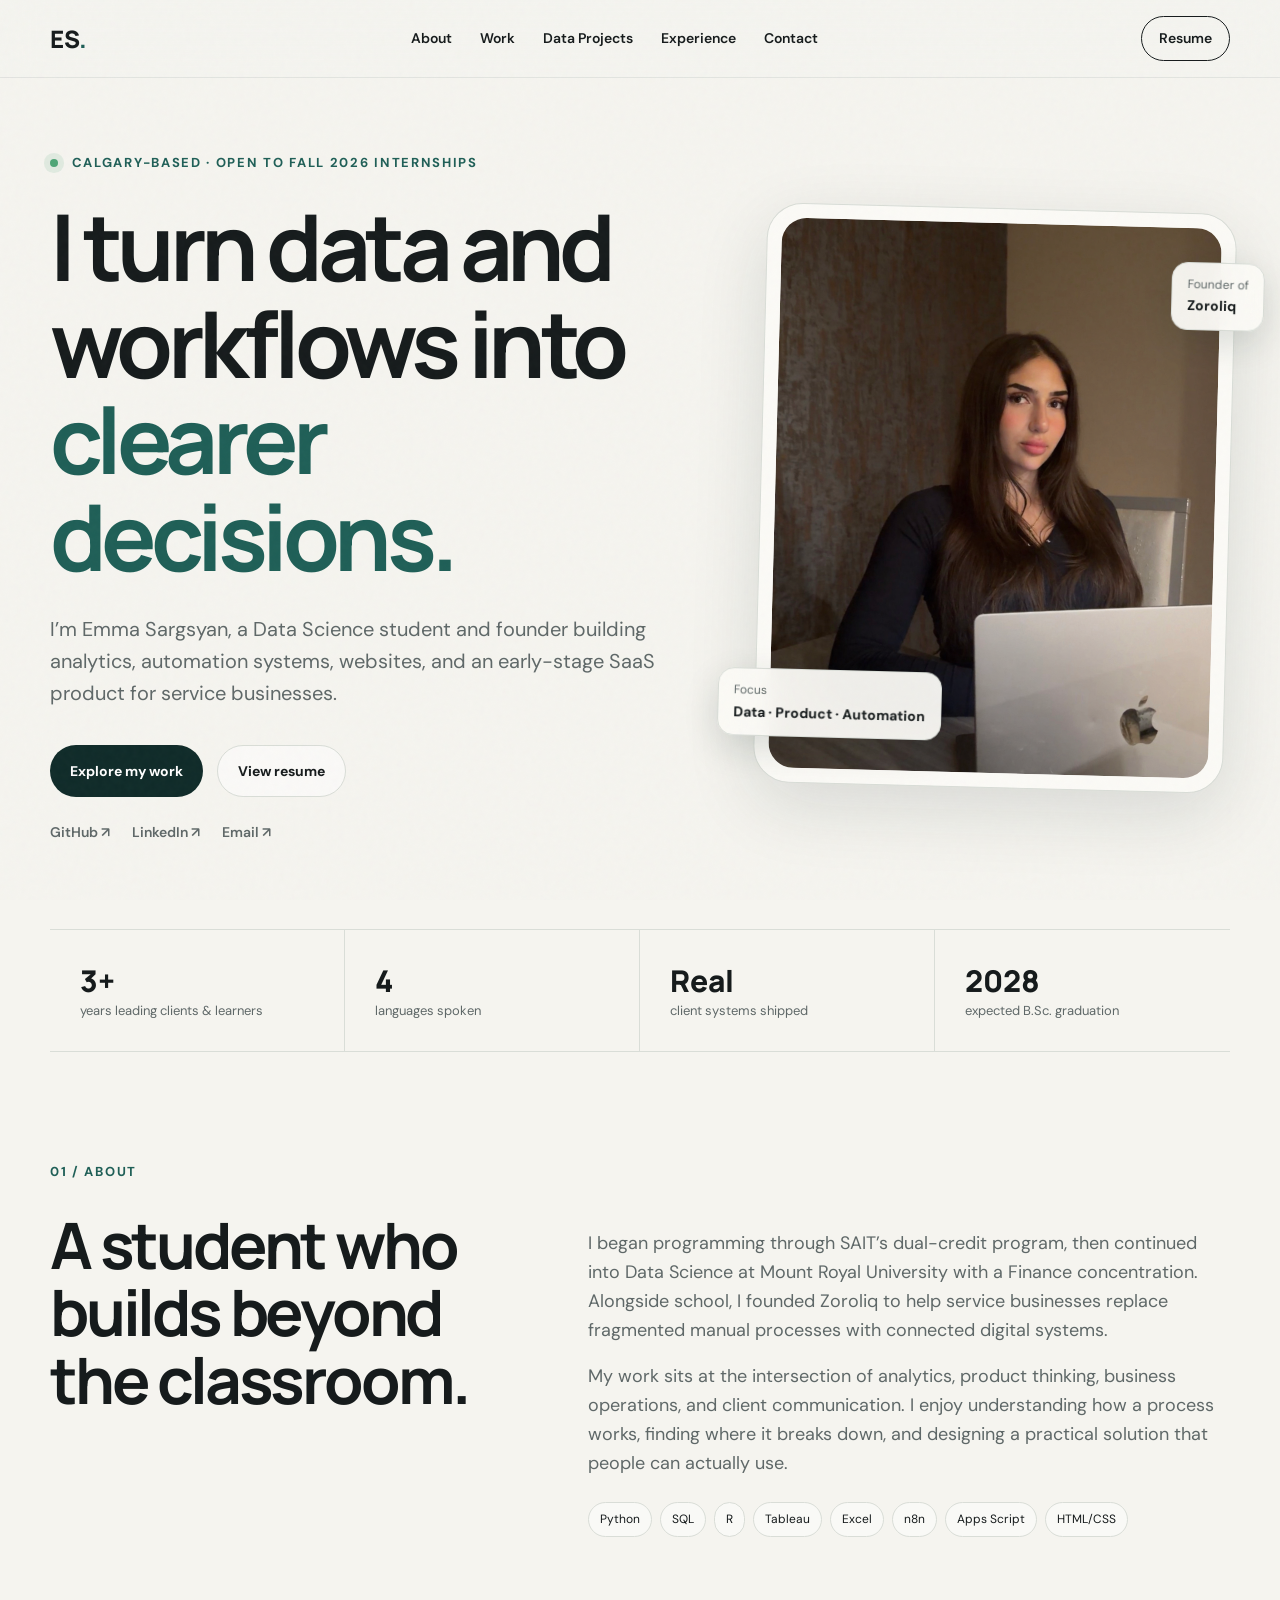
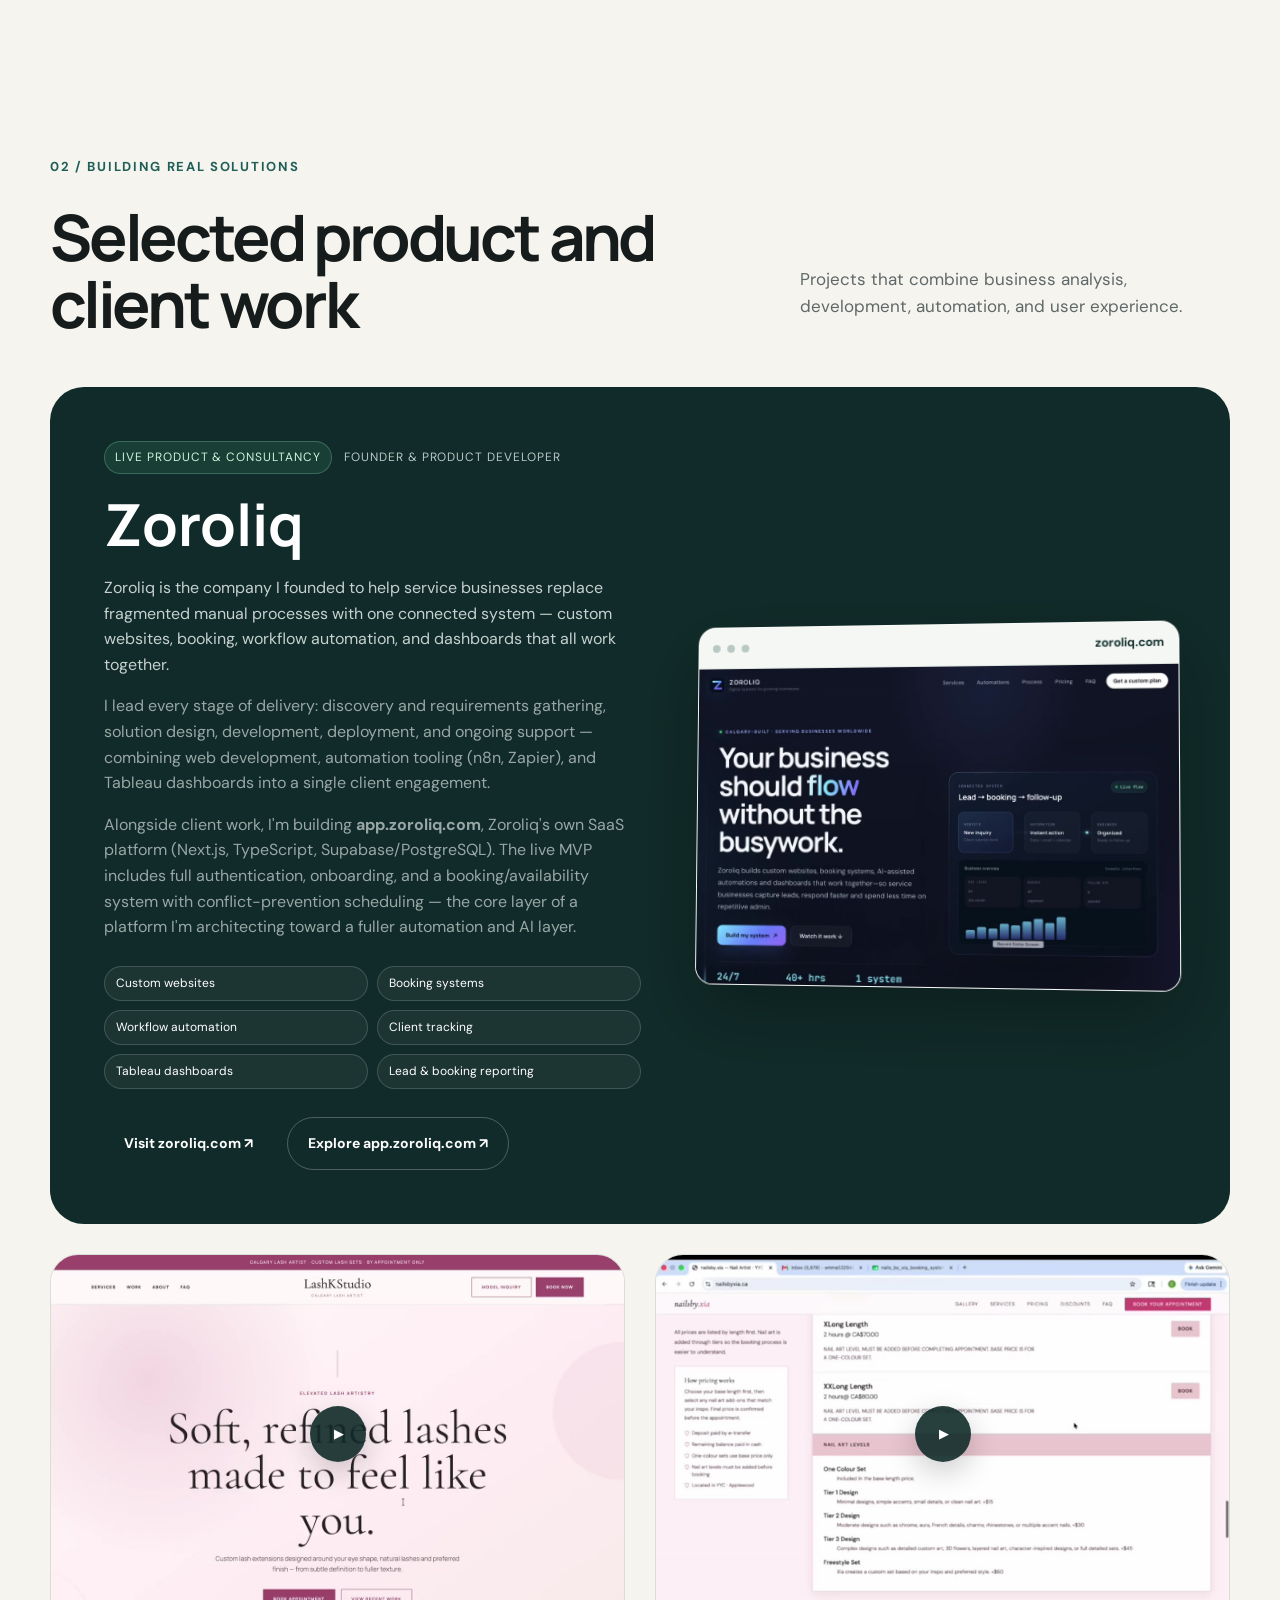
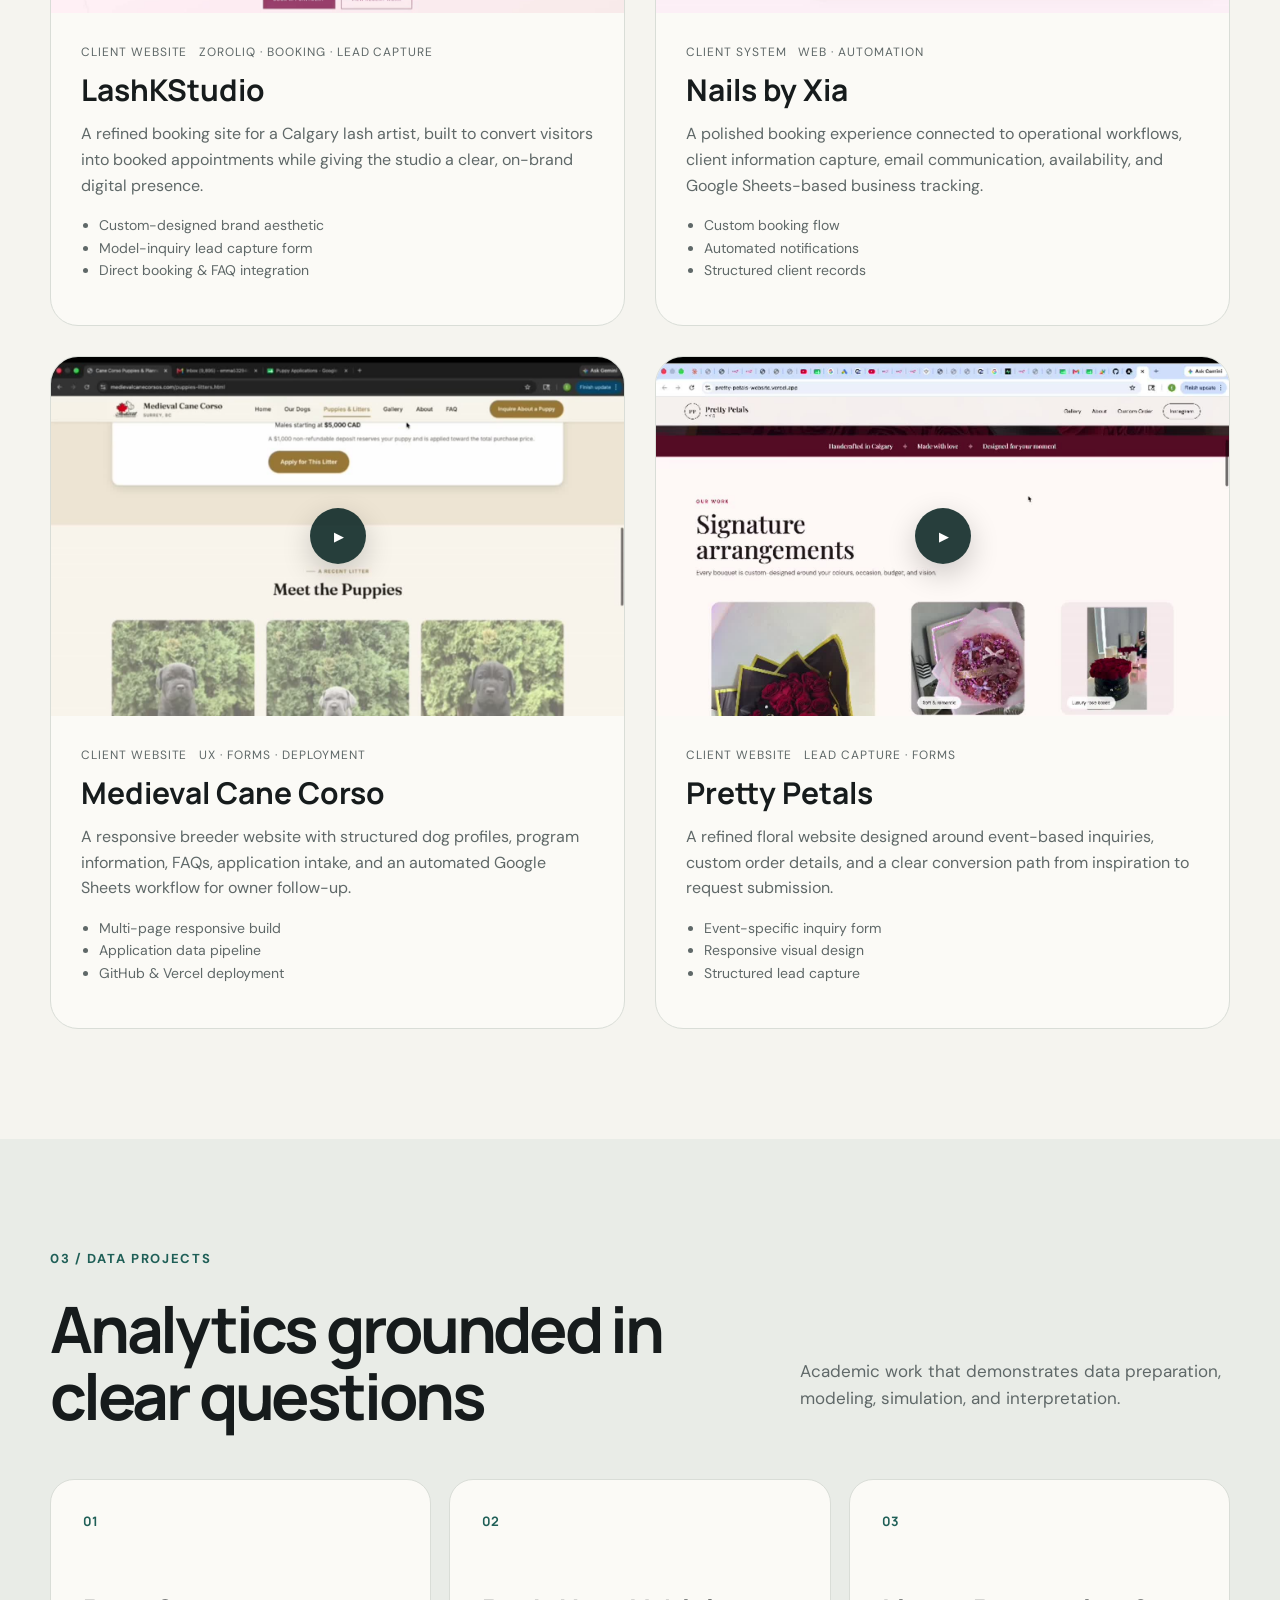
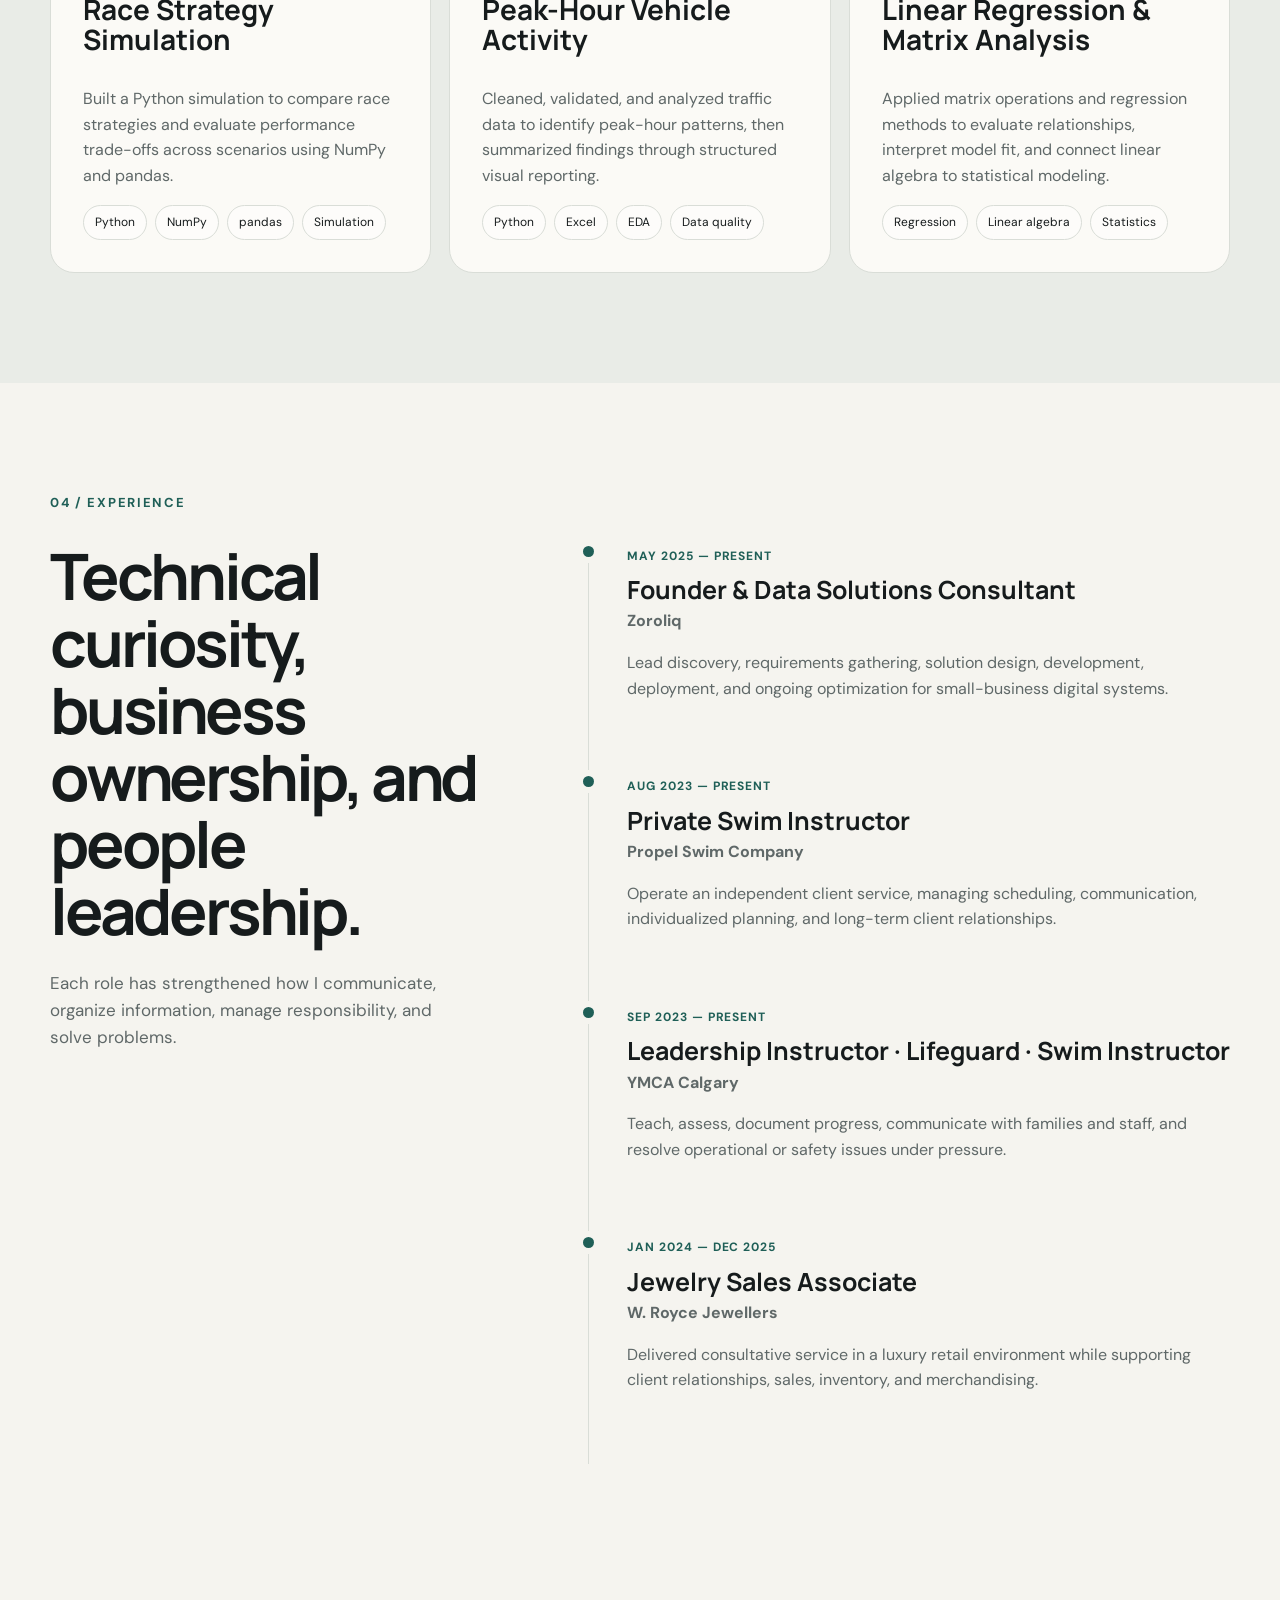
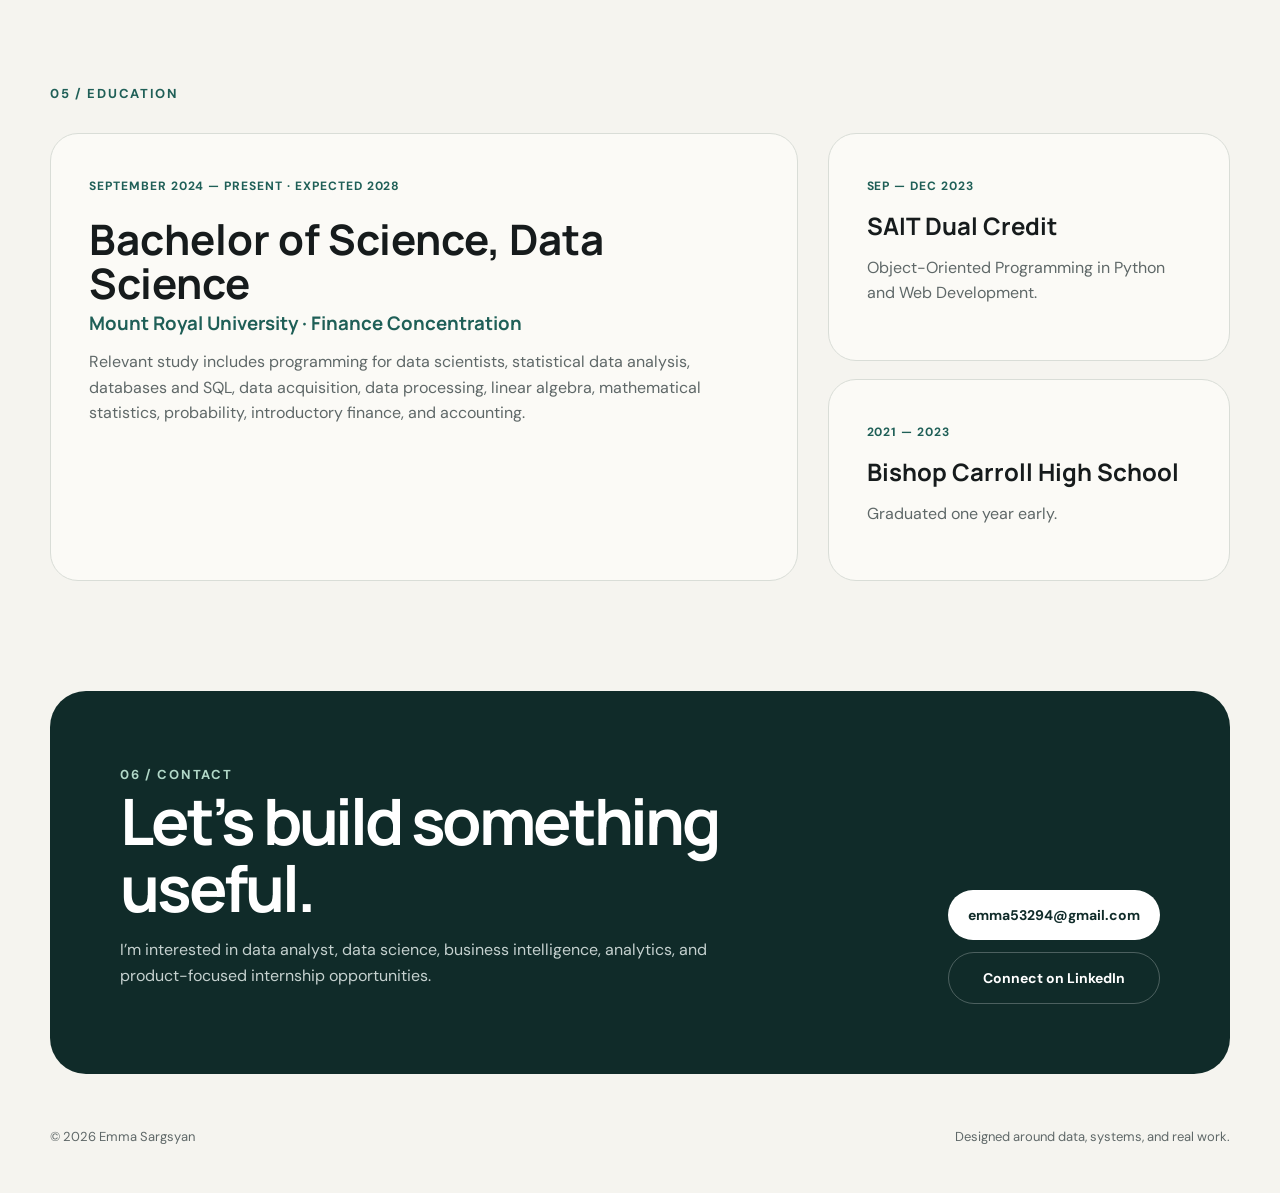
==== commit c3fcfee5: "Update portfolio" ====
--- a/index.html
+++ b/index.html
@@ -81,10 +81,14 @@
           <h3>Zoroliq</h3>
           <p>Zoroliq is the company I founded to help service businesses replace fragmented manual processes with one connected system — custom websites, booking, workflow automation, and dashboards that all work together.</p>
           <p class="muted">I lead every stage of delivery: discovery and requirements gathering, solution design, development, deployment, and ongoing support — combining web development, automation tooling (n8n, Zapier), and Tableau dashboards into a single client engagement.</p>
+          <p class="muted">Alongside client work, I'm building <strong>app.zoroliq.com</strong>, Zoroliq's own SaaS platform (Next.js, TypeScript, Supabase/PostgreSQL). The live MVP includes full authentication, onboarding, and a booking/availability system with conflict-prevention scheduling — the core layer of a platform I'm architecting toward a fuller automation and AI layer.</p>
           <div class="feature-grid">
             <span>Custom websites</span><span>Booking systems</span><span>Workflow automation</span><span>Client tracking</span><span>Tableau dashboards</span><span>Lead &amp; booking reporting</span>
           </div>
-          <a class="button primary zoroliq-link" href="https://zoroliq.com" target="_blank" rel="noopener">Visit zoroliq.com ↗</a>
+          <div class="zoroliq-actions">
+            <a class="button primary zoroliq-link" href="https://zoroliq.com" target="_blank" rel="noopener">Visit zoroliq.com ↗</a>
+            <a class="button secondary zoroliq-link" href="https://app.zoroliq.com" target="_blank" rel="noopener">Explore app.zoroliq.com ↗</a>
+          </div>
         </div>
         <div class="zoroliq-visual" aria-hidden="true">
           <div class="app-window">
@@ -189,7 +193,7 @@
     <section class="education section-shell section-pad">
       <div class="section-kicker reveal">05 / Education</div>
       <div class="edu-grid">
-        <article class="edu-main reveal"><span>September 2024 — Present · Expected 2028</span><h2>Bachelor of Science, Data Science</h2><h3>Mount Royal University · Finance Concentration</h3><p>Relevant study includes programming for data scientists, statistical data analysis, databases and SQL, data acquisition, linear algebra, mathematical statistics, and accounting.</p></article>
+        <article class="edu-main reveal"><span>September 2024 — Present · Expected 2028</span><h2>Bachelor of Science, Data Science</h2><h3>Mount Royal University · Finance Concentration</h3><p>Relevant study includes programming for data scientists, statistical data analysis, databases and SQL, data acquisition, data processing, linear algebra, mathematical statistics, probability, introductory finance, and accounting.</p></article>
         <div class="edu-side">
           <article class="reveal"><span>Sep — Dec 2023</span><h3>SAIT Dual Credit</h3><p>Object-Oriented Programming in Python and Web Development.</p></article>
           <article class="reveal delay-1"><span>2021 — 2023</span><h3>Bishop Carroll High School</h3><p>Graduated one year early.</p></article>
--- a/styles.css
+++ b/styles.css
@@ -1,4 +1,4 @@
 :root{--bg:#f5f4ef;--paper:#fbfaf6;--ink:#161b1c;--muted:#5f6868;--line:#d9ddd7;--accent:#1f5f57;--accent2:#b1d8c8;--dark:#102b29;--shadow:0 22px 70px rgba(18,35,31,.12)}
-*{box-sizing:border-box}html{scroll-behavior:smooth}body{margin:0;background:var(--bg);color:var(--ink);font-family:'DM Sans',sans-serif;line-height:1.6}.noise{position:fixed;inset:0;pointer-events:none;opacity:.035;z-index:20;background-image:url("data:image/svg+xml,%3Csvg viewBox='0 0 180 180' xmlns='http://www.w3.org/2000/svg'%3E%3Cfilter id='n'%3E%3CfeTurbulence type='fractalNoise' baseFrequency='.85' numOctaves='3' stitchTiles='stitch'/%3E%3C/filter%3E%3Crect width='100%25' height='100%25' filter='url(%23n)' opacity='.75'/%3E%3C/svg%3E")}.section-shell{width:min(1180px,calc(100% - 44px));margin-inline:auto}.section-pad{padding:110px 0}.site-header{position:sticky;top:0;z-index:15;height:78px;display:flex;align-items:center;justify-content:space-between;padding:0 max(22px,calc((100vw - 1180px)/2));backdrop-filter:blur(18px);background:rgba(245,244,239,.82);border-bottom:1px solid rgba(23,45,42,.08)}.brand{font:800 24px/1 Manrope,sans-serif;color:var(--ink);text-decoration:none}.brand span{color:var(--accent)}nav{display:flex;gap:28px}nav a,.header-cta,.hero-links a{color:var(--ink);text-decoration:none;font-size:14px;font-weight:600}.header-cta{border:1px solid var(--ink);padding:10px 17px;border-radius:999px}.hero{min-height:calc(100vh - 78px);display:grid;grid-template-columns:1.12fr .88fr;gap:80px;align-items:center;padding:75px 0 85px}.eyebrow,.section-kicker{font-size:13px;letter-spacing:.13em;text-transform:uppercase;font-weight:700;color:var(--accent)}.status-dot{display:inline-block;width:8px;height:8px;background:#4ea576;border-radius:50%;margin-right:9px;box-shadow:0 0 0 6px rgba(78,165,118,.12)}h1,h2,h3{font-family:Manrope,sans-serif;line-height:1.05;margin:0}h1{font-size:clamp(56px,7.2vw,104px);letter-spacing:-.06em;margin:24px 0 28px;max-width:850px}h1 em{font-style:normal;color:var(--accent)}.hero-lede{font-size:20px;max-width:650px;color:var(--muted)}.hero-actions{display:flex;gap:14px;margin:36px 0 24px}.button{display:inline-flex;align-items:center;justify-content:center;padding:14px 20px;border-radius:999px;text-decoration:none;font-weight:700;font-size:14px;transition:.25s}.button.primary{background:var(--dark);color:white}.button.primary:hover{transform:translateY(-2px);box-shadow:0 10px 30px rgba(16,43,41,.2)}.button.secondary{border:1px solid var(--line);background:rgba(255,255,255,.5);color:var(--ink)}.hero-links{display:flex;gap:22px}.hero-links a{color:var(--muted)}.portrait-frame{position:relative;width:min(100%,470px);margin-left:auto;padding:14px;background:var(--paper);border:1px solid var(--line);border-radius:36px;box-shadow:var(--shadow);transform:rotate(1.5deg)}.portrait-frame img{display:block;width:100%;aspect-ratio:4/5;object-fit:cover;border-radius:25px}.portrait-card{position:absolute;background:rgba(251,250,246,.95);border:1px solid var(--line);border-radius:16px;padding:12px 15px;box-shadow:0 12px 35px rgba(20,40,37,.14);display:flex;flex-direction:column;font-size:12px;backdrop-filter:blur(12px)}.portrait-card span{color:var(--muted)}.portrait-card strong{font-size:14px}.top-card{right:-30px;top:48px}.bottom-card{left:-38px;bottom:45px}.metrics{display:grid;grid-template-columns:repeat(4,1fr);border-top:1px solid var(--line);border-bottom:1px solid var(--line)}.metrics div{padding:30px;border-right:1px solid var(--line);display:flex;flex-direction:column}.metrics div:last-child{border:0}.metrics strong{font:800 30px Manrope}.metrics span{font-size:13px;color:var(--muted)}.about-grid,.experience-grid{display:grid;grid-template-columns:.8fr 1.2fr;gap:110px;margin-top:28px}.about-grid h2,.section-heading h2,.contact h2{font-size:clamp(40px,5vw,72px);letter-spacing:-.05em}.about-copy{font-size:18px;color:var(--muted)}.mini-tags{display:flex;flex-wrap:wrap;gap:8px;margin-top:24px}.mini-tags span,.feature-grid span{font-size:12px;border:1px solid var(--line);border-radius:999px;padding:7px 11px;background:rgba(255,255,255,.4);color:var(--ink)}.section-heading{display:flex;align-items:end;justify-content:space-between;gap:50px;margin:25px 0 50px}.section-heading p{max-width:430px;color:var(--muted);font-size:17px}.zoroliq-card{background:var(--dark);color:white;border-radius:34px;padding:54px;display:grid;grid-template-columns:1.05fr .95fr;gap:50px;overflow:hidden;margin-bottom:30px}.project-meta{display:flex;gap:12px;align-items:center;font-size:12px;text-transform:uppercase;letter-spacing:.08em;color:var(--muted)}.zoroliq-card .project-meta{color:#b8c9c5}.badge{color:#c9f5db;background:rgba(87,180,128,.14);border:1px solid rgba(126,219,168,.3);padding:6px 10px;border-radius:999px}.zoroliq-card h3{font-size:58px;margin:20px 0}.zoroliq-card p{color:#c6d1cf}.muted{opacity:.75}.feature-grid{display:grid;grid-template-columns:1fr 1fr;gap:9px;margin-top:26px}.feature-grid span{color:white;border-color:rgba(255,255,255,.16);background:rgba(255,255,255,.05)}.zoroliq-link{margin-top:28px}.zoroliq-visual{display:flex;align-items:center}.app-window{width:100%;background:#f4f7f4;border:1px solid rgba(255,255,255,.3);border-radius:18px;box-shadow:0 28px 70px rgba(0,0,0,.28);transform:perspective(1000px) rotateY(-5deg) rotateX(2deg);overflow:hidden}.app-top{height:42px;border-bottom:1px solid #dce5df;display:flex;align-items:center;gap:7px;padding:0 14px;color:#173431;font-size:12px}.app-top i{width:8px;height:8px;border-radius:50%;background:#b8c9c5}.app-top b{margin-left:auto}.app-window video{display:block;width:100%;height:320px;object-fit:cover;object-position:top center;background:#0d1525}.app-body{height:300px;display:grid;grid-template-columns:60px 1fr}.side-nav{border-right:1px solid #dce5df;padding:22px 16px}.side-nav span{display:block;height:9px;background:#c9d8d2;border-radius:10px;margin-bottom:20px}.dash{padding:26px}.dash-title{width:38%;height:18px;background:#1f5f57;border-radius:8px}.dash-cards{display:grid;grid-template-columns:repeat(3,1fr);gap:10px;margin:20px 0}.dash-cards span{height:55px;background:#e2eee8;border-radius:10px}.dash-chart{height:100px;background:white;border:1px solid #e0e8e3;border-radius:12px;display:flex;align-items:end;gap:10px;padding:14px}.dash-chart i{flex:1;background:#7fb29e;border-radius:4px 4px 0 0}.dash-chart i:nth-child(1){height:30%}.dash-chart i:nth-child(2){height:55%}.dash-chart i:nth-child(3){height:43%}.dash-chart i:nth-child(4){height:75%}.dash-chart i:nth-child(5){height:62%}.dash-chart i:nth-child(6){height:86%}.dash-chart i:nth-child(7){height:70%}.dash-table{display:grid;gap:7px;margin-top:12px}.dash-table span{height:8px;background:#dfe8e4;border-radius:10px}.project-grid{display:grid;grid-template-columns:1fr 1fr;gap:30px}.project-card{background:var(--paper);border:1px solid var(--line);border-radius:28px;overflow:hidden}.media-trigger{position:relative;border:0;padding:0;width:100%;cursor:pointer;background:#ddd;display:block;overflow:hidden}.media-trigger img{width:100%;aspect-ratio:16/10;object-fit:cover;display:block;transition:.5s}.media-trigger:hover img{transform:scale(1.03)}.play{position:absolute;inset:50% auto auto 50%;transform:translate(-50%,-50%);width:56px;height:56px;border-radius:50%;display:grid;place-items:center;background:rgba(16,43,41,.9);color:white;padding-left:3px;box-shadow:0 10px 30px rgba(0,0,0,.2)}.project-body{padding:30px}.project-body h3{font-size:30px;margin:12px 0}.project-body p{color:var(--muted)}.project-body ul{padding-left:18px;color:var(--muted);font-size:14px}.data-section{background:#e9ece7}.data-grid{display:grid;grid-template-columns:repeat(3,1fr);gap:18px}.data-card{background:var(--paper);border:1px solid var(--line);border-radius:24px;padding:32px;min-height:330px;display:flex;flex-direction:column}.data-num{font:700 13px Manrope;color:var(--accent)}.data-card h3{font-size:28px;margin:65px 0 16px}.data-card p{color:var(--muted)}.data-card .mini-tags{margin-top:auto}.experience-grid{align-items:start}.sticky{position:sticky;top:110px;display:block;margin:0}.sticky p{margin-top:25px}.timeline{border-left:1px solid var(--line)}.timeline-item{padding:0 0 55px 38px;position:relative}.timeline-item:before{content:"";position:absolute;left:-6px;top:4px;width:11px;height:11px;background:var(--accent);border-radius:50%;box-shadow:0 0 0 6px var(--bg)}.timeline-item span,.edu-main span,.edu-side span{font-size:12px;letter-spacing:.08em;text-transform:uppercase;color:var(--accent);font-weight:700}.timeline-item h3{font-size:25px;margin:10px 0 5px}.timeline-item h4{margin:0;color:var(--muted)}.timeline-item p{color:var(--muted)}.edu-grid{display:grid;grid-template-columns:1.3fr .7fr;gap:30px;margin-top:28px}.edu-main,.edu-side article{background:var(--paper);border:1px solid var(--line);border-radius:28px;padding:38px}.edu-main h2{font-size:42px;margin:20px 0 8px}.edu-main h3{color:var(--accent)}.edu-main p,.edu-side p{color:var(--muted)}.edu-side{display:grid;gap:18px}.edu-side h3{font-size:24px;margin:16px 0 4px}.contact{background:var(--dark);color:white;border-radius:36px;margin-bottom:28px;padding:70px;display:flex;align-items:end;justify-content:space-between;gap:50px}.contact .section-kicker{color:var(--accent2)}.contact p{color:#c5d1cf;max-width:650px}.contact-actions{display:flex;flex-direction:column;gap:12px}.contact .button.primary{background:white;color:var(--dark)}.contact .button.secondary{color:white;border-color:rgba(255,255,255,.25);background:transparent}footer{display:flex;justify-content:space-between;padding:25px 0 45px;color:var(--muted);font-size:13px}dialog{width:min(1000px,calc(100% - 30px));padding:0;border:0;border-radius:22px;background:#0b1111;color:white;box-shadow:0 30px 100px rgba(0,0,0,.45)}dialog::backdrop{background:rgba(6,12,12,.78);backdrop-filter:blur(8px)}.modal-head{height:58px;display:flex;align-items:center;justify-content:space-between;padding:0 18px}.modal-head button{border:0;background:transparent;color:white;font-size:30px;cursor:pointer}dialog video{display:block;width:100%;max-height:75vh;background:black}.reveal{opacity:0;transform:translateY(20px);transition:opacity .75s ease,transform .75s ease}.reveal.visible{opacity:1;transform:none}.delay-1{transition-delay:.1s}.delay-2{transition-delay:.2s}
+*{box-sizing:border-box}html{scroll-behavior:smooth}body{margin:0;background:var(--bg);color:var(--ink);font-family:'DM Sans',sans-serif;line-height:1.6}.noise{position:fixed;inset:0;pointer-events:none;opacity:.035;z-index:20;background-image:url("data:image/svg+xml,%3Csvg viewBox='0 0 180 180' xmlns='http://www.w3.org/2000/svg'%3E%3Cfilter id='n'%3E%3CfeTurbulence type='fractalNoise' baseFrequency='.85' numOctaves='3' stitchTiles='stitch'/%3E%3C/filter%3E%3Crect width='100%25' height='100%25' filter='url(%23n)' opacity='.75'/%3E%3C/svg%3E")}.section-shell{width:min(1180px,calc(100% - 44px));margin-inline:auto}.section-pad{padding:110px 0}.site-header{position:sticky;top:0;z-index:15;height:78px;display:flex;align-items:center;justify-content:space-between;padding:0 max(22px,calc((100vw - 1180px)/2));backdrop-filter:blur(18px);background:rgba(245,244,239,.82);border-bottom:1px solid rgba(23,45,42,.08)}.brand{font:800 24px/1 Manrope,sans-serif;color:var(--ink);text-decoration:none}.brand span{color:var(--accent)}nav{display:flex;gap:28px}nav a,.header-cta,.hero-links a{color:var(--ink);text-decoration:none;font-size:14px;font-weight:600}.header-cta{border:1px solid var(--ink);padding:10px 17px;border-radius:999px}.hero{min-height:calc(100vh - 78px);display:grid;grid-template-columns:1.12fr .88fr;gap:80px;align-items:center;padding:75px 0 85px}.eyebrow,.section-kicker{font-size:13px;letter-spacing:.13em;text-transform:uppercase;font-weight:700;color:var(--accent)}.status-dot{display:inline-block;width:8px;height:8px;background:#4ea576;border-radius:50%;margin-right:9px;box-shadow:0 0 0 6px rgba(78,165,118,.12)}h1,h2,h3{font-family:Manrope,sans-serif;line-height:1.05;margin:0}h1{font-size:clamp(56px,7.2vw,104px);letter-spacing:-.06em;margin:24px 0 28px;max-width:850px}h1 em{font-style:normal;color:var(--accent)}.hero-lede{font-size:20px;max-width:650px;color:var(--muted)}.hero-actions{display:flex;gap:14px;margin:36px 0 24px}.button{display:inline-flex;align-items:center;justify-content:center;padding:14px 20px;border-radius:999px;text-decoration:none;font-weight:700;font-size:14px;transition:.25s}.button.primary{background:var(--dark);color:white}.button.primary:hover{transform:translateY(-2px);box-shadow:0 10px 30px rgba(16,43,41,.2)}.button.secondary{border:1px solid var(--line);background:rgba(255,255,255,.5);color:var(--ink)}.hero-links{display:flex;gap:22px}.hero-links a{color:var(--muted)}.portrait-frame{position:relative;width:min(100%,470px);margin-left:auto;padding:14px;background:var(--paper);border:1px solid var(--line);border-radius:36px;box-shadow:var(--shadow);transform:rotate(1.5deg)}.portrait-frame img{display:block;width:100%;aspect-ratio:4/5;object-fit:cover;border-radius:25px}.portrait-card{position:absolute;background:rgba(251,250,246,.95);border:1px solid var(--line);border-radius:16px;padding:12px 15px;box-shadow:0 12px 35px rgba(20,40,37,.14);display:flex;flex-direction:column;font-size:12px;backdrop-filter:blur(12px)}.portrait-card span{color:var(--muted)}.portrait-card strong{font-size:14px}.top-card{right:-30px;top:48px}.bottom-card{left:-38px;bottom:45px}.metrics{display:grid;grid-template-columns:repeat(4,1fr);border-top:1px solid var(--line);border-bottom:1px solid var(--line)}.metrics div{padding:30px;border-right:1px solid var(--line);display:flex;flex-direction:column}.metrics div:last-child{border:0}.metrics strong{font:800 30px Manrope}.metrics span{font-size:13px;color:var(--muted)}.about-grid,.experience-grid{display:grid;grid-template-columns:.8fr 1.2fr;gap:110px;margin-top:28px}.about-grid h2,.section-heading h2,.contact h2{font-size:clamp(40px,5vw,72px);letter-spacing:-.05em}.about-copy{font-size:18px;color:var(--muted)}.mini-tags{display:flex;flex-wrap:wrap;gap:8px;margin-top:24px}.mini-tags span,.feature-grid span{font-size:12px;border:1px solid var(--line);border-radius:999px;padding:7px 11px;background:rgba(255,255,255,.4);color:var(--ink)}.section-heading{display:flex;align-items:end;justify-content:space-between;gap:50px;margin:25px 0 50px}.section-heading p{max-width:430px;color:var(--muted);font-size:17px}.zoroliq-card{background:var(--dark);color:white;border-radius:34px;padding:54px;display:grid;grid-template-columns:1.05fr .95fr;gap:50px;overflow:hidden;margin-bottom:30px}.project-meta{display:flex;gap:12px;align-items:center;font-size:12px;text-transform:uppercase;letter-spacing:.08em;color:var(--muted)}.zoroliq-card .project-meta{color:#b8c9c5}.badge{color:#c9f5db;background:rgba(87,180,128,.14);border:1px solid rgba(126,219,168,.3);padding:6px 10px;border-radius:999px}.zoroliq-card h3{font-size:58px;margin:20px 0}.zoroliq-card p{color:#c6d1cf}.muted{opacity:.75}.feature-grid{display:grid;grid-template-columns:1fr 1fr;gap:9px;margin-top:26px}.feature-grid span{color:white;border-color:rgba(255,255,255,.16);background:rgba(255,255,255,.05)}.zoroliq-actions{display:flex;flex-wrap:wrap;gap:14px;margin-top:28px}.zoroliq-link{margin:0}.zoroliq-card .button.secondary{color:white;border-color:rgba(255,255,255,.25);background:transparent}.zoroliq-card .button.secondary:hover{background:rgba(255,255,255,.08)}.zoroliq-visual{display:flex;align-items:center}.app-window{width:100%;background:#f4f7f4;border:1px solid rgba(255,255,255,.3);border-radius:18px;box-shadow:0 28px 70px rgba(0,0,0,.28);transform:perspective(1000px) rotateY(-5deg) rotateX(2deg);overflow:hidden}.app-top{height:42px;border-bottom:1px solid #dce5df;display:flex;align-items:center;gap:7px;padding:0 14px;color:#173431;font-size:12px}.app-top i{width:8px;height:8px;border-radius:50%;background:#b8c9c5}.app-top b{margin-left:auto}.app-window video{display:block;width:100%;height:320px;object-fit:cover;object-position:top center;background:#0d1525}.app-body{height:300px;display:grid;grid-template-columns:60px 1fr}.side-nav{border-right:1px solid #dce5df;padding:22px 16px}.side-nav span{display:block;height:9px;background:#c9d8d2;border-radius:10px;margin-bottom:20px}.dash{padding:26px}.dash-title{width:38%;height:18px;background:#1f5f57;border-radius:8px}.dash-cards{display:grid;grid-template-columns:repeat(3,1fr);gap:10px;margin:20px 0}.dash-cards span{height:55px;background:#e2eee8;border-radius:10px}.dash-chart{height:100px;background:white;border:1px solid #e0e8e3;border-radius:12px;display:flex;align-items:end;gap:10px;padding:14px}.dash-chart i{flex:1;background:#7fb29e;border-radius:4px 4px 0 0}.dash-chart i:nth-child(1){height:30%}.dash-chart i:nth-child(2){height:55%}.dash-chart i:nth-child(3){height:43%}.dash-chart i:nth-child(4){height:75%}.dash-chart i:nth-child(5){height:62%}.dash-chart i:nth-child(6){height:86%}.dash-chart i:nth-child(7){height:70%}.dash-table{display:grid;gap:7px;margin-top:12px}.dash-table span{height:8px;background:#dfe8e4;border-radius:10px}.project-grid{display:grid;grid-template-columns:1fr 1fr;gap:30px}.project-card{background:var(--paper);border:1px solid var(--line);border-radius:28px;overflow:hidden}.media-trigger{position:relative;border:0;padding:0;width:100%;cursor:pointer;background:#ddd;display:block;overflow:hidden}.media-trigger img{width:100%;aspect-ratio:16/10;object-fit:cover;display:block;transition:.5s}.media-trigger:hover img{transform:scale(1.03)}.play{position:absolute;inset:50% auto auto 50%;transform:translate(-50%,-50%);width:56px;height:56px;border-radius:50%;display:grid;place-items:center;background:rgba(16,43,41,.9);color:white;padding-left:3px;box-shadow:0 10px 30px rgba(0,0,0,.2)}.project-body{padding:30px}.project-body h3{font-size:30px;margin:12px 0}.project-body p{color:var(--muted)}.project-body ul{padding-left:18px;color:var(--muted);font-size:14px}.data-section{background:#e9ece7}.data-grid{display:grid;grid-template-columns:repeat(3,1fr);gap:18px}.data-card{background:var(--paper);border:1px solid var(--line);border-radius:24px;padding:32px;min-height:330px;display:flex;flex-direction:column}.data-num{font:700 13px Manrope;color:var(--accent)}.data-card h3{font-size:28px;margin:65px 0 16px}.data-card p{color:var(--muted)}.data-card .mini-tags{margin-top:auto}.experience-grid{align-items:start}.sticky{position:sticky;top:110px;display:block;margin:0}.sticky p{margin-top:25px}.timeline{border-left:1px solid var(--line)}.timeline-item{padding:0 0 55px 38px;position:relative}.timeline-item:before{content:"";position:absolute;left:-6px;top:4px;width:11px;height:11px;background:var(--accent);border-radius:50%;box-shadow:0 0 0 6px var(--bg)}.timeline-item span,.edu-main span,.edu-side span{font-size:12px;letter-spacing:.08em;text-transform:uppercase;color:var(--accent);font-weight:700}.timeline-item h3{font-size:25px;margin:10px 0 5px}.timeline-item h4{margin:0;color:var(--muted)}.timeline-item p{color:var(--muted)}.edu-grid{display:grid;grid-template-columns:1.3fr .7fr;gap:30px;margin-top:28px}.edu-main,.edu-side article{background:var(--paper);border:1px solid var(--line);border-radius:28px;padding:38px}.edu-main h2{font-size:42px;margin:20px 0 8px}.edu-main h3{color:var(--accent)}.edu-main p,.edu-side p{color:var(--muted)}.edu-side{display:grid;gap:18px}.edu-side h3{font-size:24px;margin:16px 0 4px}.contact{background:var(--dark);color:white;border-radius:36px;margin-bottom:28px;padding:70px;display:flex;align-items:end;justify-content:space-between;gap:50px}.contact .section-kicker{color:var(--accent2)}.contact p{color:#c5d1cf;max-width:650px}.contact-actions{display:flex;flex-direction:column;gap:12px}.contact .button.primary{background:white;color:var(--dark)}.contact .button.secondary{color:white;border-color:rgba(255,255,255,.25);background:transparent}footer{display:flex;justify-content:space-between;padding:25px 0 45px;color:var(--muted);font-size:13px}dialog{width:min(1000px,calc(100% - 30px));padding:0;border:0;border-radius:22px;background:#0b1111;color:white;box-shadow:0 30px 100px rgba(0,0,0,.45)}dialog::backdrop{background:rgba(6,12,12,.78);backdrop-filter:blur(8px)}.modal-head{height:58px;display:flex;align-items:center;justify-content:space-between;padding:0 18px}.modal-head button{border:0;background:transparent;color:white;font-size:30px;cursor:pointer}dialog video{display:block;width:100%;max-height:75vh;background:black}.reveal{opacity:0;transform:translateY(20px);transition:opacity .75s ease,transform .75s ease}.reveal.visible{opacity:1;transform:none}.delay-1{transition-delay:.1s}.delay-2{transition-delay:.2s}
 @media(max-width:900px){nav{display:none}.hero{grid-template-columns:1fr;padding-top:50px;gap:45px}.hero-visual{order:-1}.portrait-frame{width:310px;margin:auto}.top-card{right:-20px}.bottom-card{left:-20px}.metrics{grid-template-columns:1fr 1fr}.metrics div:nth-child(2){border-right:0}.metrics div:nth-child(-n+2){border-bottom:1px solid var(--line)}.about-grid,.experience-grid,.zoroliq-card,.edu-grid{grid-template-columns:1fr;gap:35px}.section-heading{display:block}.section-heading p{max-width:none}.project-grid,.data-grid{grid-template-columns:1fr}.zoroliq-card{padding:34px}.sticky{position:static}.contact{padding:45px;display:block}.contact-actions{margin-top:30px;align-items:flex-start}.section-pad{padding:78px 0}}
 @media(max-width:560px){.section-shell{width:min(100% - 28px,1180px)}.site-header{height:68px;padding:0 16px}.header-cta{padding:8px 13px}h1{font-size:52px}.hero-lede{font-size:17px}.hero-actions{flex-direction:column;align-items:stretch}.hero-links{flex-wrap:wrap}.portrait-frame{width:260px}.portrait-card{display:none}.metrics div{padding:22px 15px}.metrics strong{font-size:24px}.about-grid h2,.section-heading h2,.contact h2{font-size:40px}.zoroliq-card h3{font-size:42px}.feature-grid{grid-template-columns:1fr}.app-body{height:220px}.project-body{padding:23px}.contact{border-radius:24px;padding:32px 24px}footer{flex-direction:column;gap:4px}}
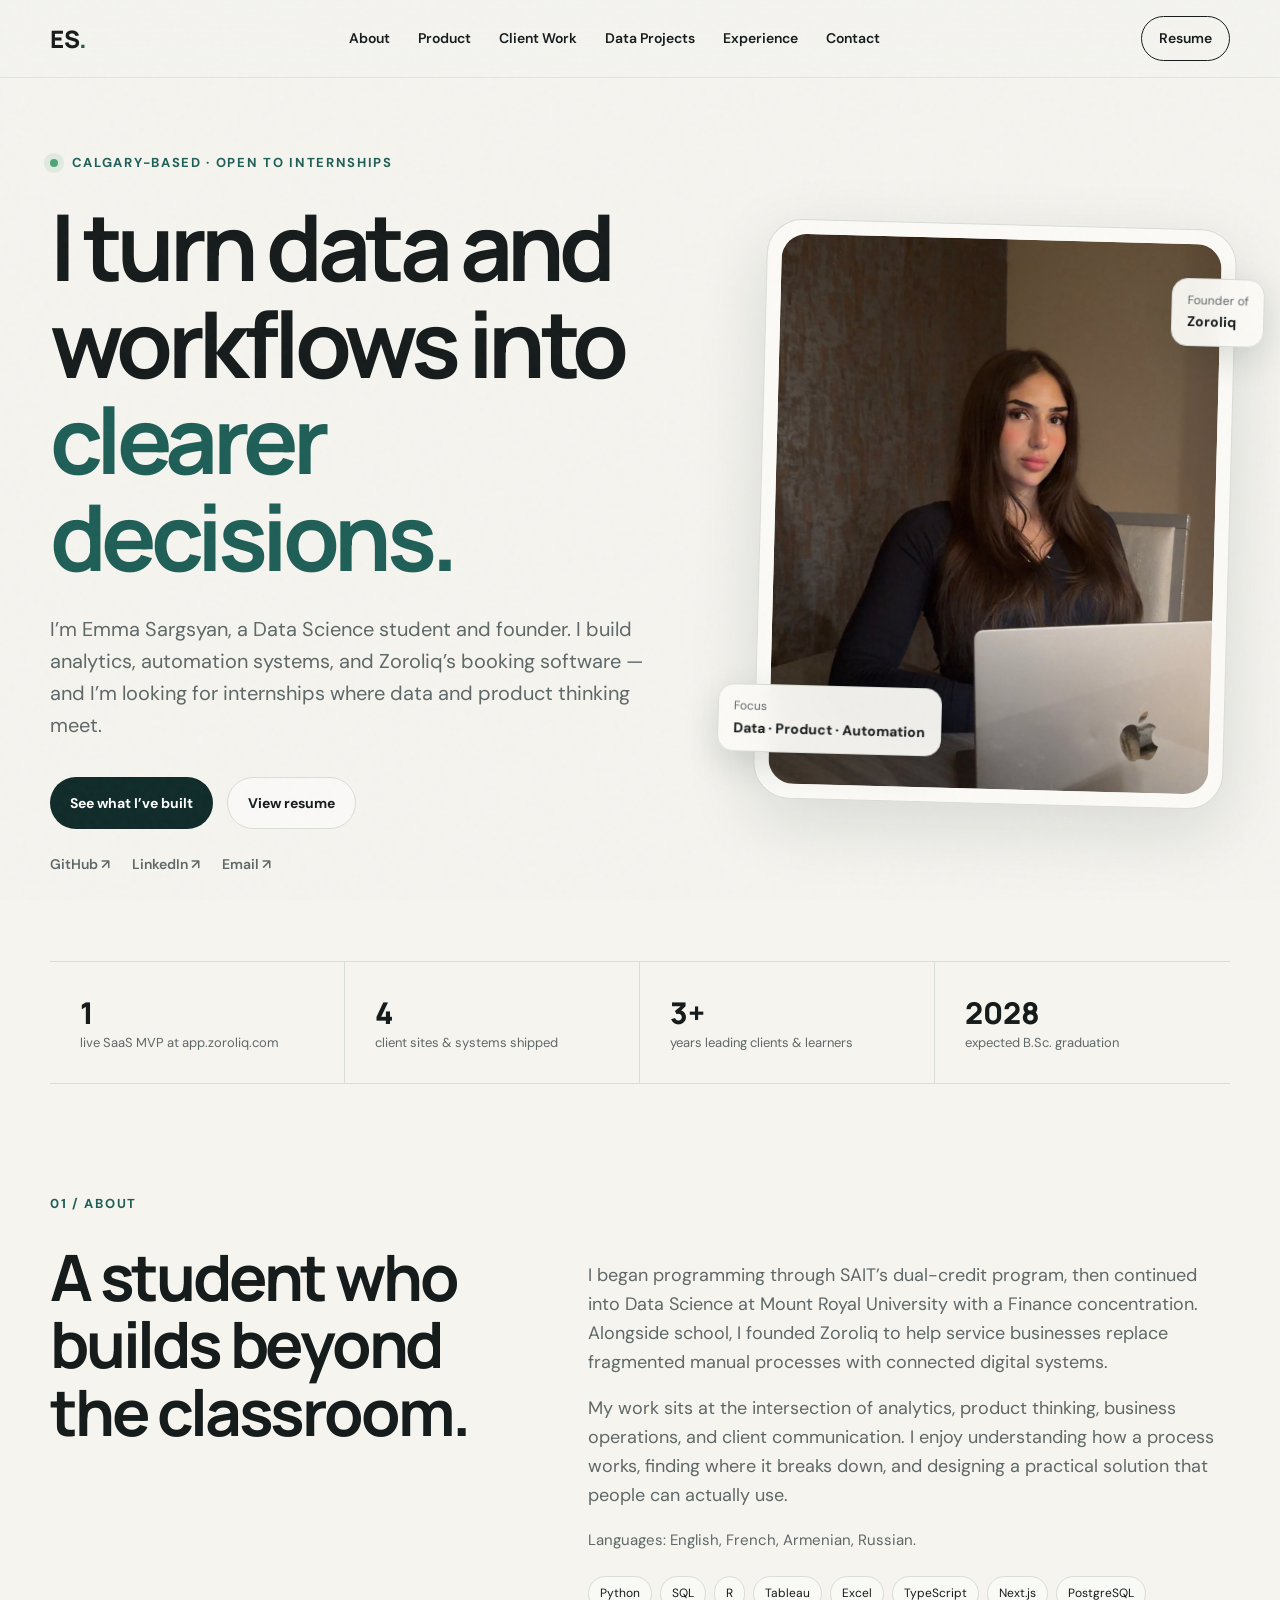
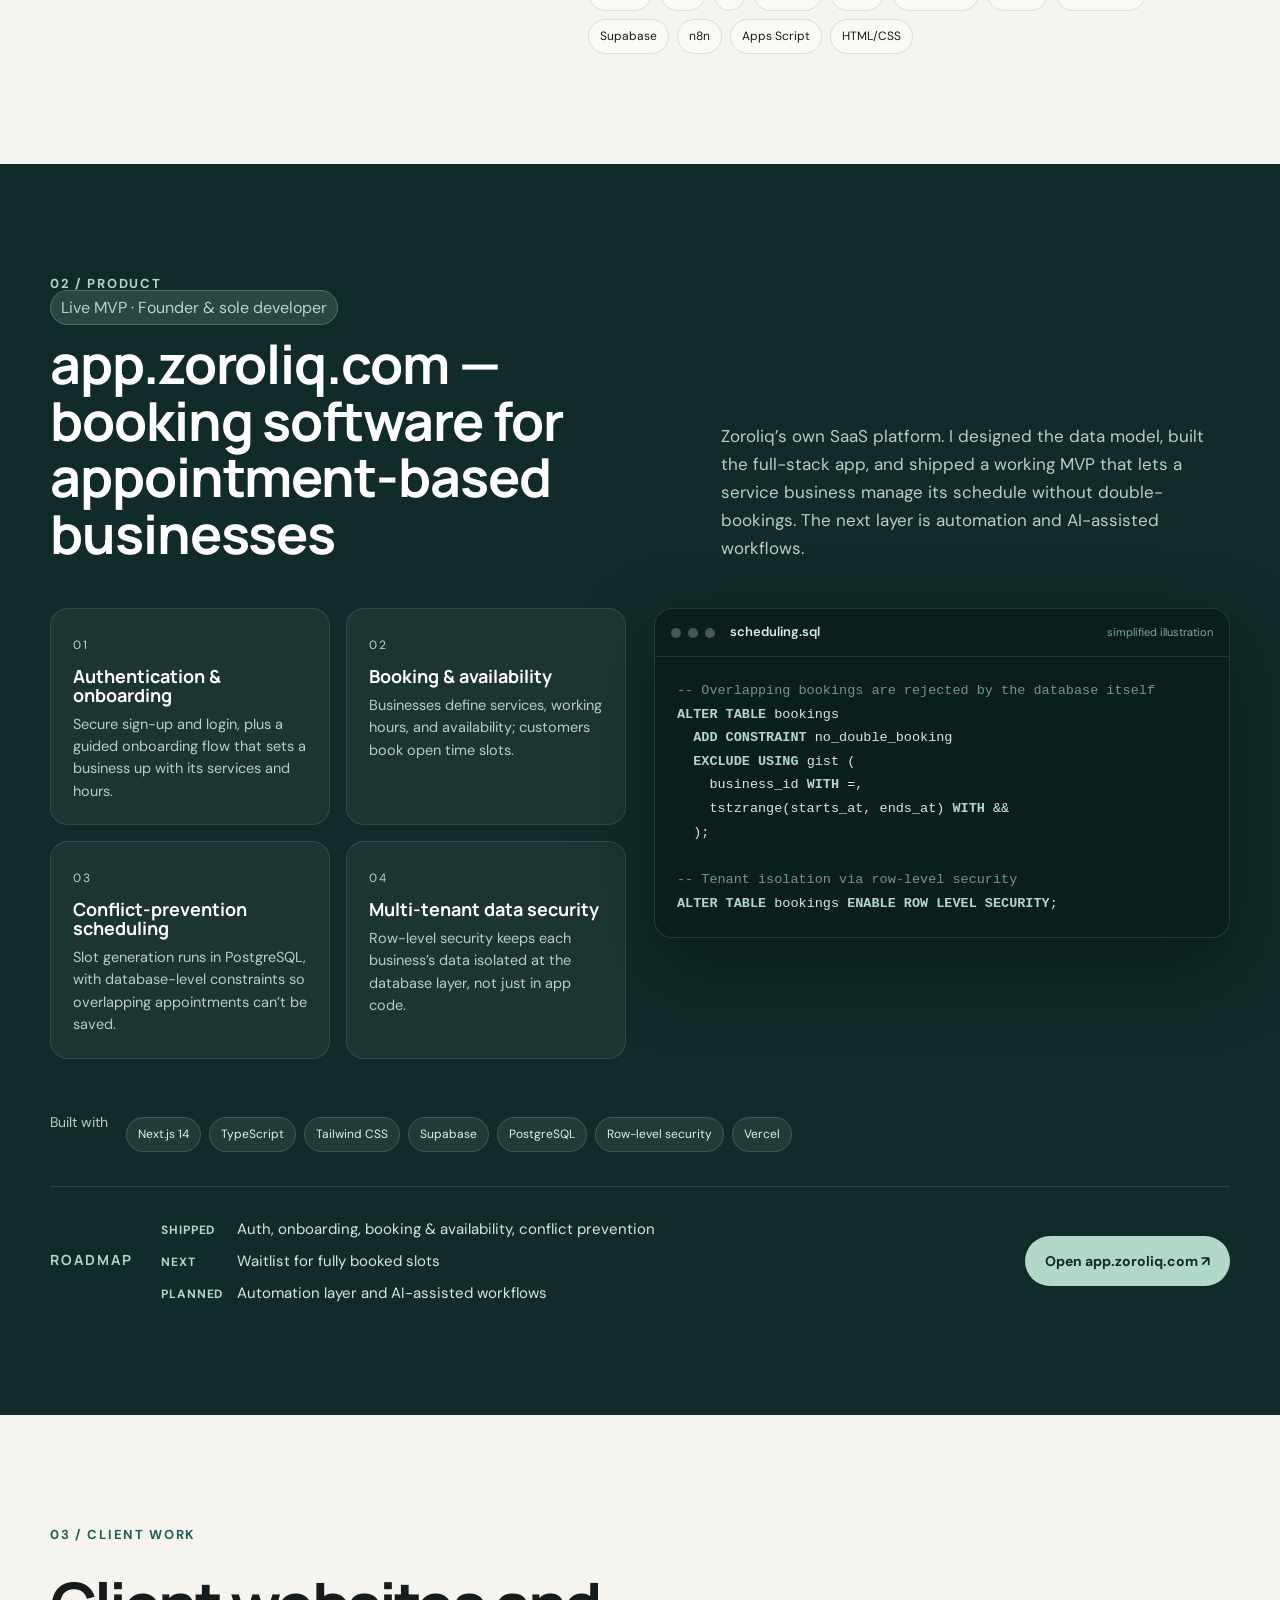
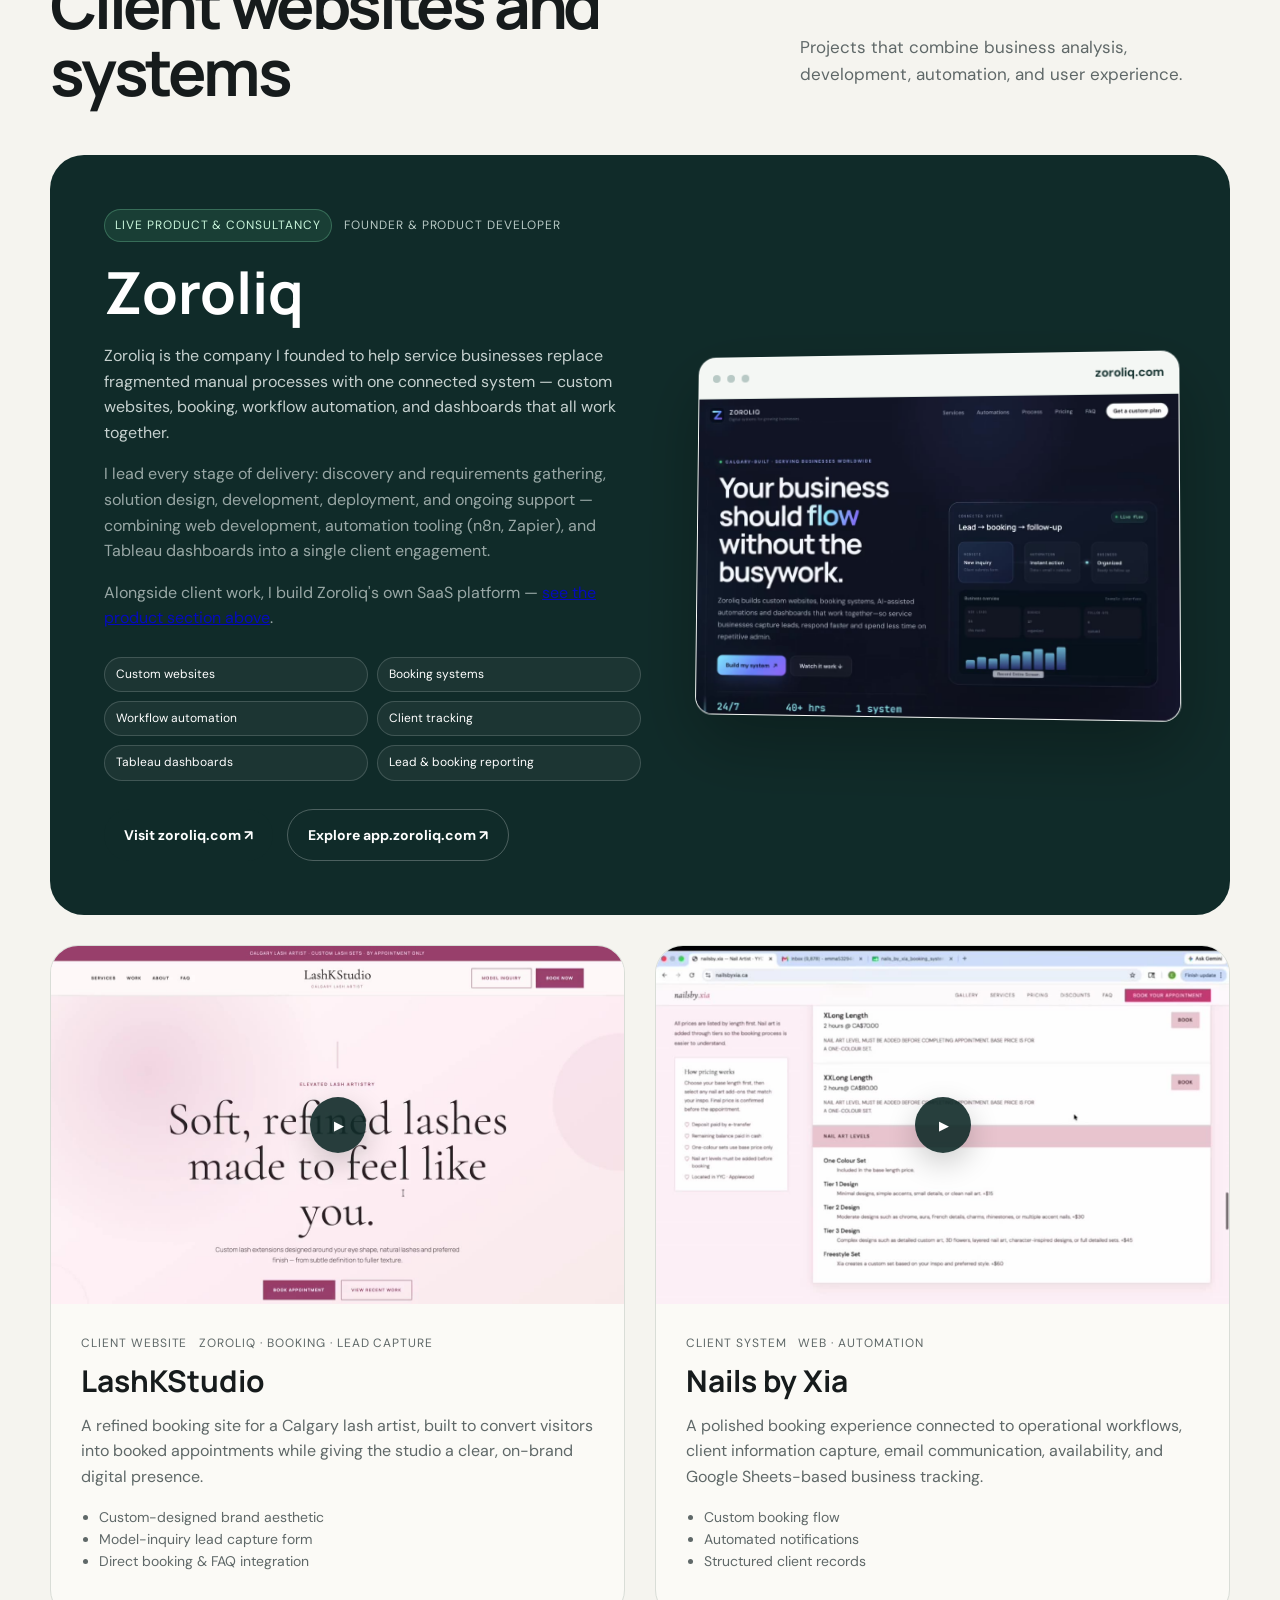
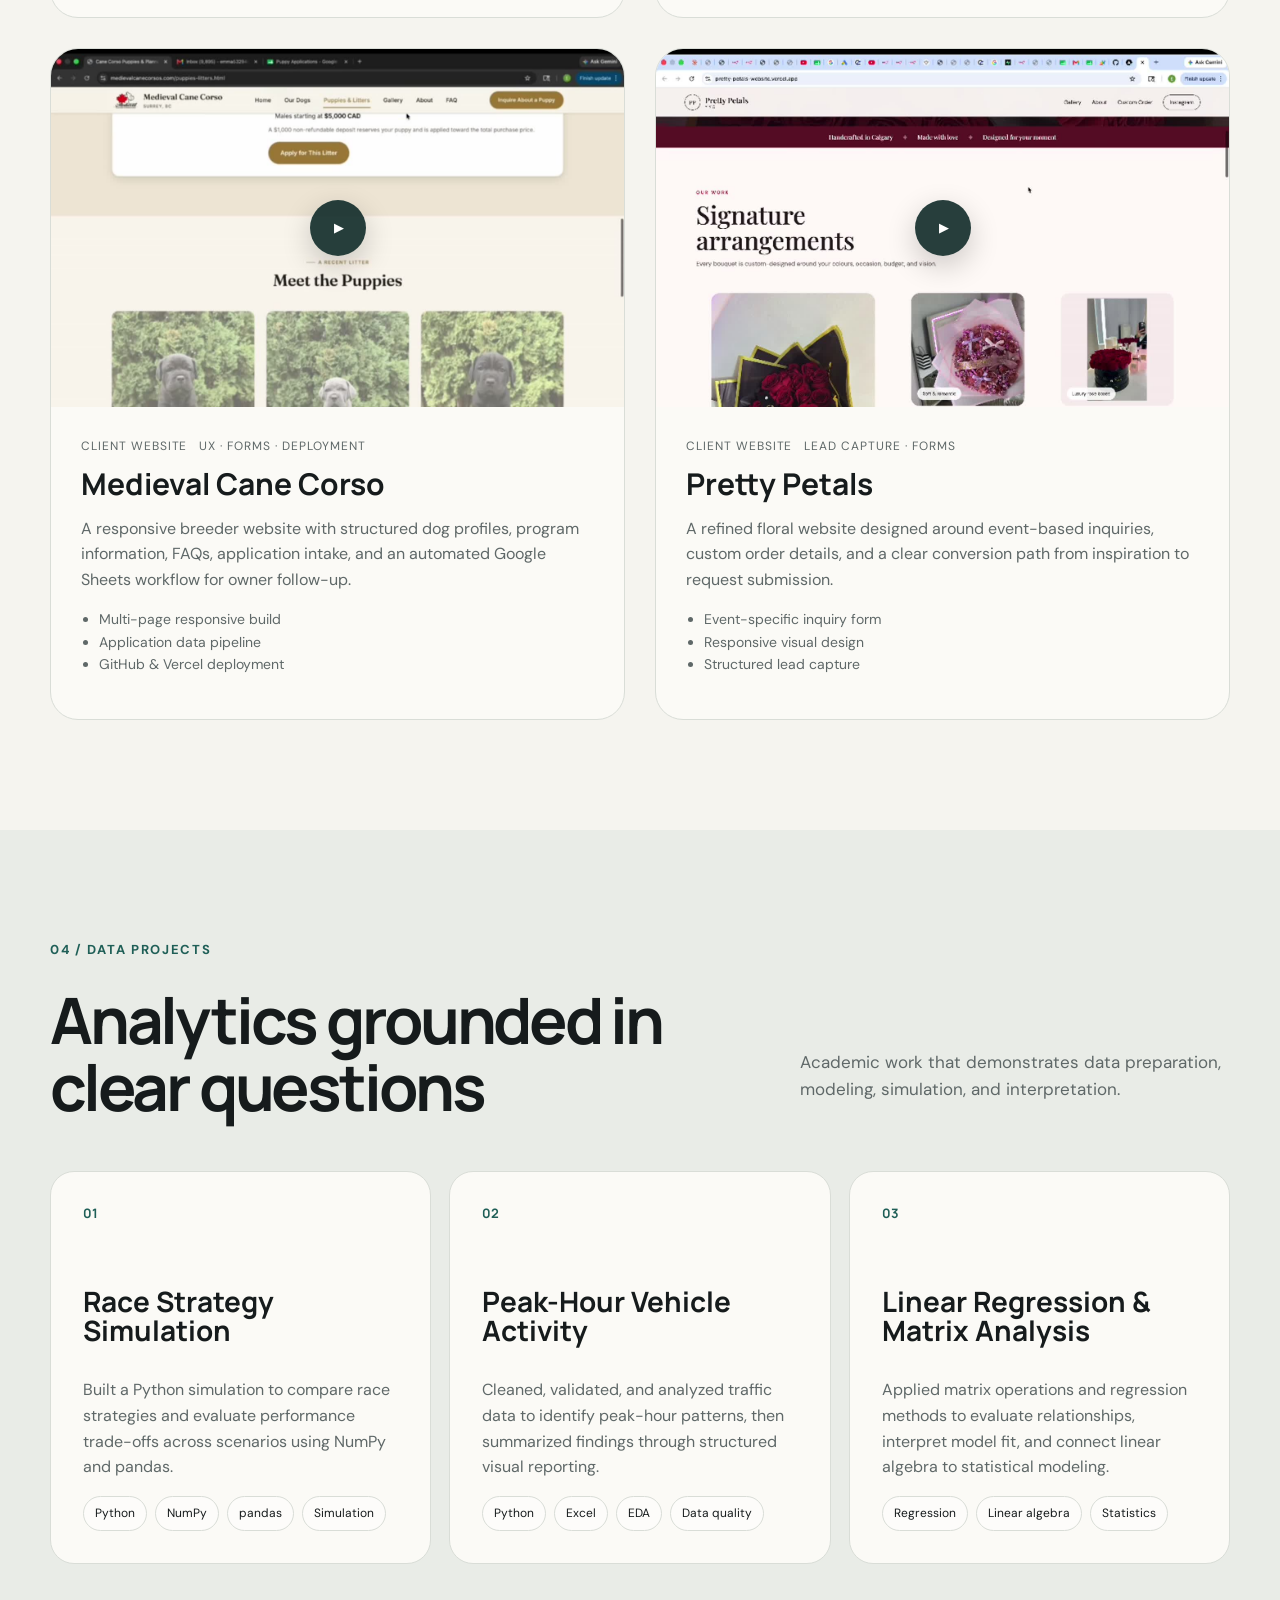
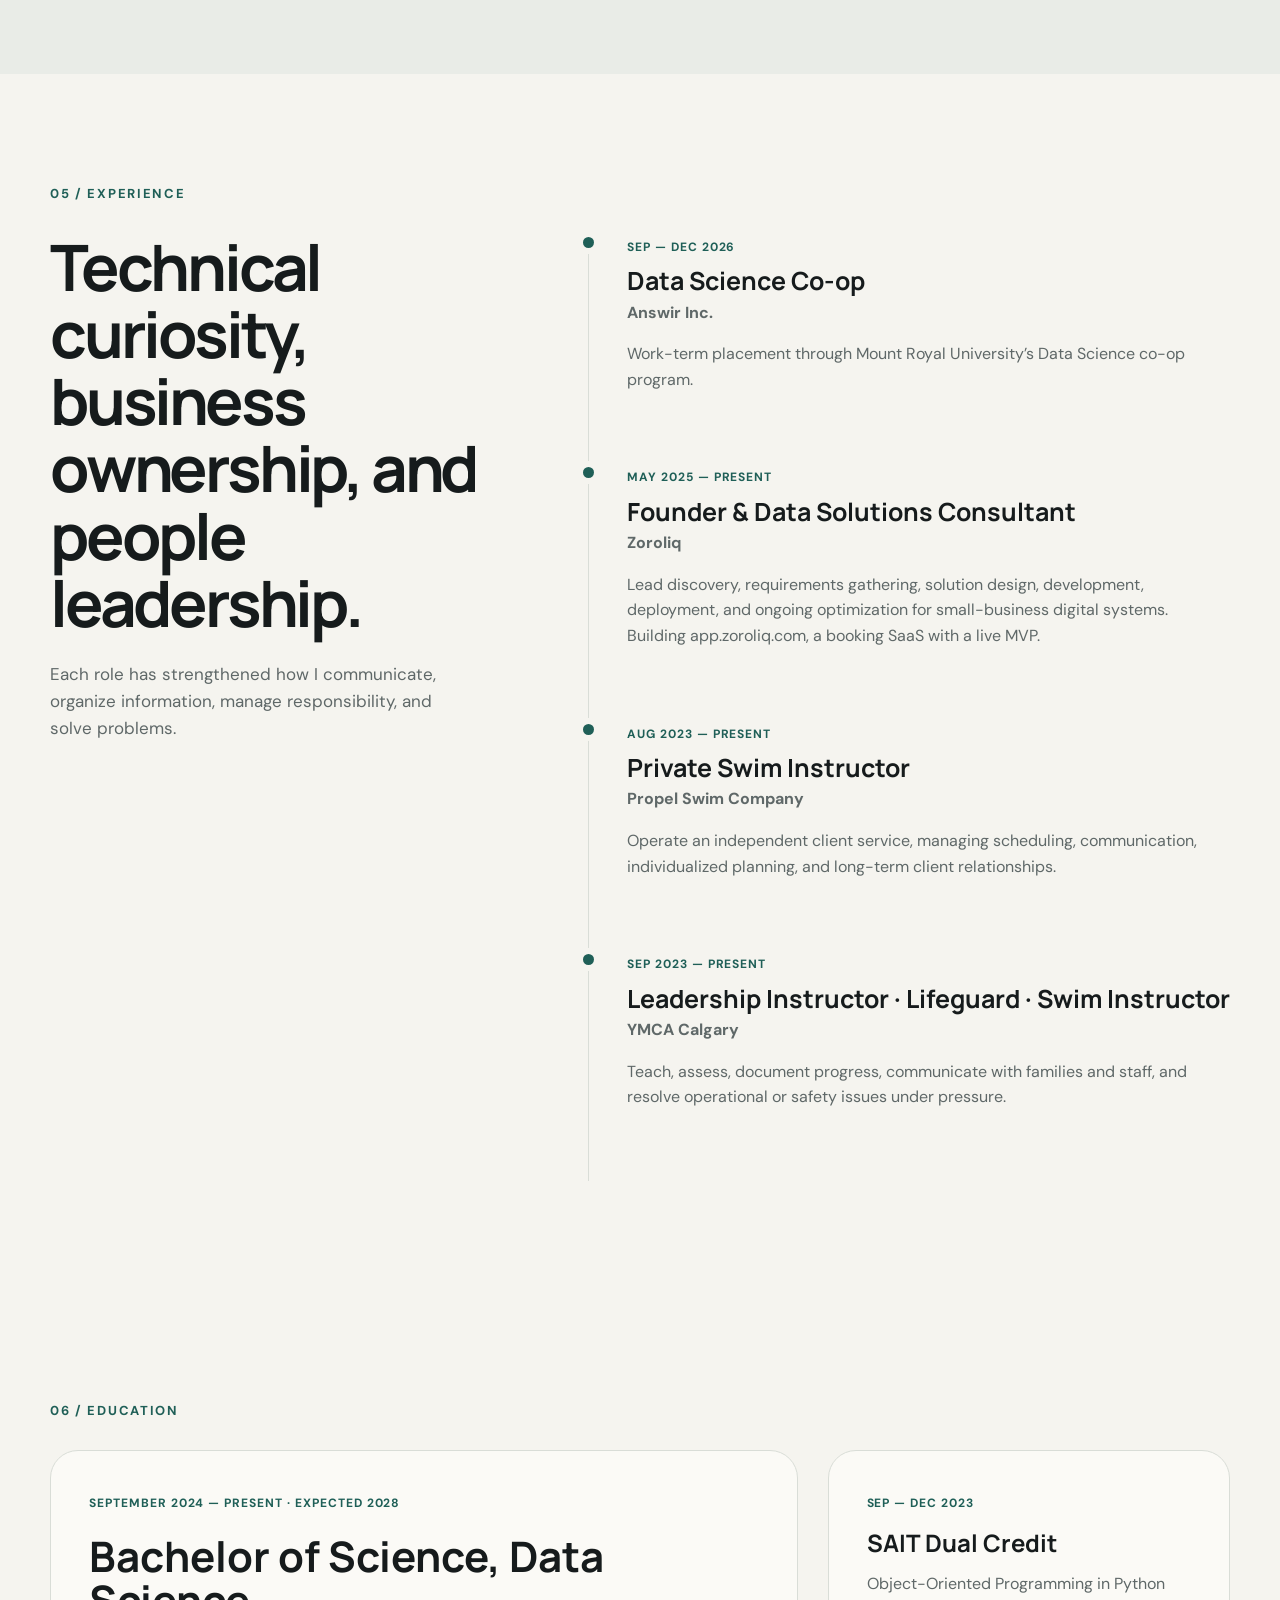
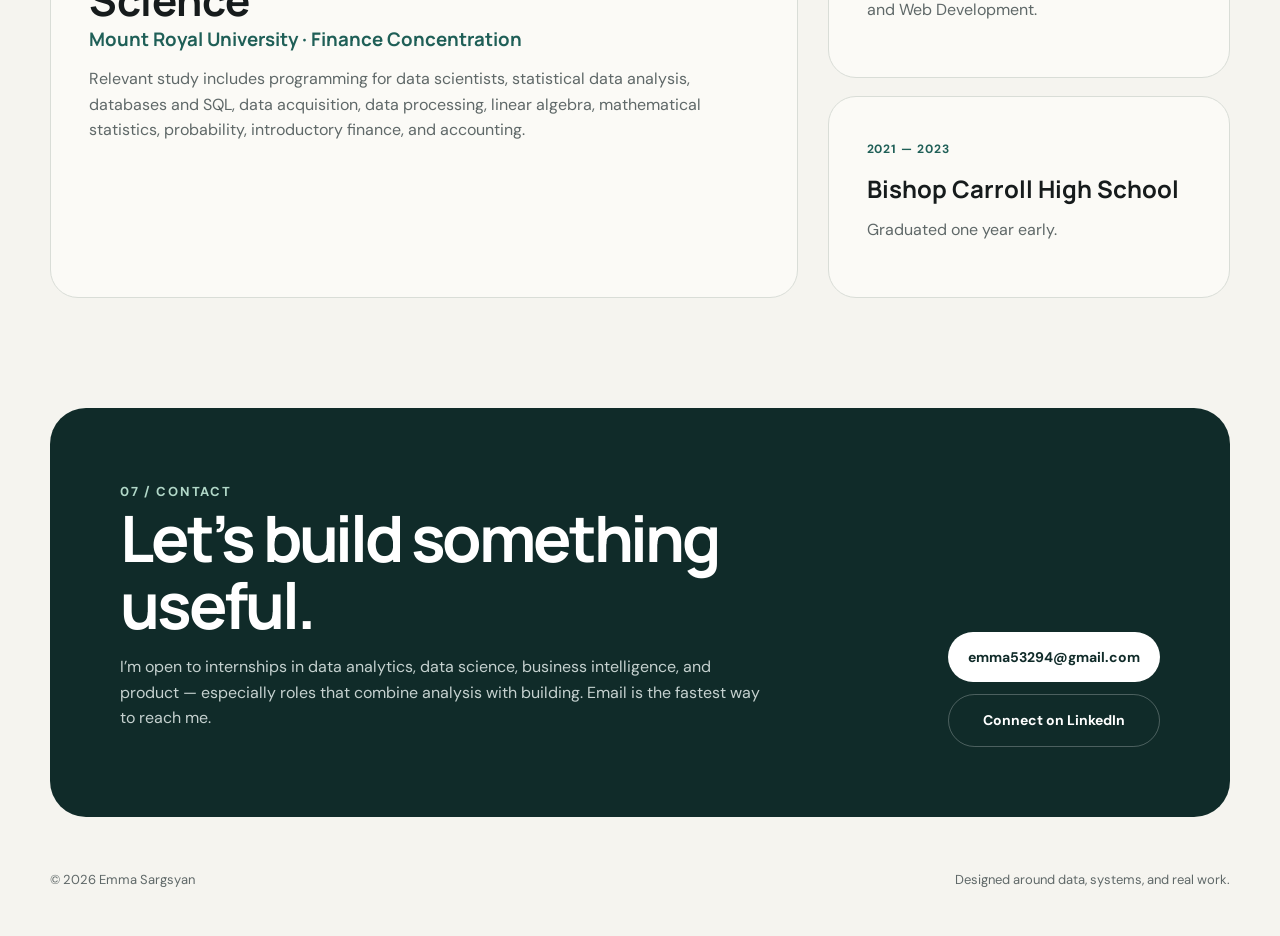
==== commit 6579e7db: "Add app.zoroliq.com product section and polish site" ====
--- a/index.html
+++ b/index.html
@@ -3,7 +3,17 @@
 <head>
   <meta charset="utf-8" />
   <meta name="viewport" content="width=device-width, initial-scale=1" />
-  <meta name="description" content="Emma Sargsyan — Data Science student, founder, automation consultant, and product builder in Calgary." />
+  <meta name="description" content="Emma Sargsyan — Data Science student and founder in Calgary. I build booking software (app.zoroliq.com), automation systems, and analytics for service businesses. Open to internships." />
+  <meta name="theme-color" content="#102b29" />
+  <link rel="canonical" href="https://esargsyan.com/" />
+  <link rel="icon" href="data:image/svg+xml,%3Csvg xmlns='http://www.w3.org/2000/svg' viewBox='0 0 64 64'%3E%3Crect width='64' height='64' rx='16' fill='%23102b29'/%3E%3Ctext x='32' y='42' text-anchor='middle' font-family='Arial' font-weight='800' font-size='30' fill='%23b1d8c8'%3EES%3C/text%3E%3C/svg%3E" />
+  <meta property="og:type" content="website" />
+  <meta property="og:title" content="Emma Sargsyan | Data, Automation & Product" />
+  <meta property="og:description" content="Data Science student and founder building booking software, automation systems, and analytics. Open to internships." />
+  <meta property="og:url" content="https://esargsyan.com/" />
+  <meta property="og:image" content="https://esargsyan.com/assets/images/emma-sargsyan.jpg" />
+  <meta name="twitter:card" content="summary_large_image" />
+  <script type="application/ld+json">{"@context":"https://schema.org","@type":"Person","name":"Emma Sargsyan","url":"https://esargsyan.com","jobTitle":"Data Science Student & Founder","address":{"@type":"PostalAddress","addressLocality":"Calgary","addressRegion":"AB","addressCountry":"CA"},"alumniOf":"Mount Royal University","sameAs":["https://github.com/emmas20","https://www.linkedin.com/in/emma-sargsyan-aa250b346"]}</script>
   <title>Emma Sargsyan | Data, Automation & Product</title>
   <link rel="preconnect" href="https://fonts.googleapis.com">
   <link rel="preconnect" href="https://fonts.gstatic.com" crossorigin>
@@ -11,12 +21,14 @@
   <link rel="stylesheet" href="styles.css" />
 </head>
 <body>
+  <a class="skip-link" href="#top">Skip to content</a>
   <div class="noise"></div>
   <header class="site-header">
     <a class="brand" href="#top" aria-label="Home">ES<span>.</span></a>
     <nav aria-label="Main navigation">
       <a href="#about">About</a>
-      <a href="#work">Work</a>
+      <a href="#product">Product</a>
+      <a href="#work">Client Work</a>
       <a href="#projects">Data Projects</a>
       <a href="#experience">Experience</a>
       <a href="#contact">Contact</a>
@@ -27,11 +39,11 @@
   <main id="top">
     <section class="hero section-shell">
       <div class="hero-copy reveal">
-        <div class="eyebrow"><span class="status-dot"></span> Calgary-based · Open to Fall 2026 internships</div>
+        <div class="eyebrow"><span class="status-dot"></span> Calgary-based · Open to internships</div>
         <h1>I turn data and workflows into <em>clearer decisions.</em></h1>
-        <p class="hero-lede">I’m Emma Sargsyan, a Data Science student and founder building analytics, automation systems, websites, and an early-stage SaaS product for service businesses.</p>
+        <p class="hero-lede">I’m Emma Sargsyan, a Data Science student and founder. I build analytics, automation systems, and Zoroliq’s booking software — and I’m looking for internships where data and product thinking meet.</p>
         <div class="hero-actions">
-          <a class="button primary" href="#work">Explore my work</a>
+          <a class="button primary" href="#product">See what I’ve built</a>
           <a class="button secondary" href="assets/docs/Emma-Sargsyan-Resume.pdf" target="_blank" rel="noopener">View resume</a>
         </div>
         <div class="hero-links">
@@ -50,9 +62,9 @@
     </section>
 
     <section class="metrics section-shell reveal" aria-label="Highlights">
-      <div><strong>3+</strong><span>years leading clients & learners</span></div>
-      <div><strong>4</strong><span>languages spoken</span></div>
-      <div><strong>Real</strong><span>client systems shipped</span></div>
+      <div><strong>1</strong><span>live SaaS MVP at app.zoroliq.com</span></div>
+      <div><strong>4</strong><span>client sites &amp; systems shipped</span></div>
+      <div><strong>3+</strong><span>years leading clients &amp; learners</span></div>
       <div><strong>2028</strong><span>expected B.Sc. graduation</span></div>
     </section>
 
@@ -63,15 +75,67 @@
         <div class="about-copy reveal delay-1">
           <p>I began programming through SAIT’s dual-credit program, then continued into Data Science at Mount Royal University with a Finance concentration. Alongside school, I founded Zoroliq to help service businesses replace fragmented manual processes with connected digital systems.</p>
           <p>My work sits at the intersection of analytics, product thinking, business operations, and client communication. I enjoy understanding how a process works, finding where it breaks down, and designing a practical solution that people can actually use.</p>
-          <div class="mini-tags"><span>Python</span><span>SQL</span><span>R</span><span>Tableau</span><span>Excel</span><span>n8n</span><span>Apps Script</span><span>HTML/CSS</span></div>
+          <p class="about-note">Languages: English, French, Armenian, Russian.</p>
+          <div class="mini-tags"><span>Python</span><span>SQL</span><span>R</span><span>Tableau</span><span>Excel</span><span>TypeScript</span><span>Next.js</span><span>PostgreSQL</span><span>Supabase</span><span>n8n</span><span>Apps Script</span><span>HTML/CSS</span></div>
+        </div>
+      </div>
+    </section>
+
+    <section id="product" class="product section-pad">
+      <div class="section-shell">
+        <div class="section-kicker reveal">02 / Product</div>
+        <div class="product-head reveal">
+          <div>
+            <span class="badge">Live MVP · Founder &amp; sole developer</span>
+            <h2>app.zoroliq.com — booking software for appointment-based businesses</h2>
+          </div>
+          <p>Zoroliq’s own SaaS platform. I designed the data model, built the full-stack app, and shipped a working MVP that lets a service business manage its schedule without double-bookings. The next layer is automation and AI-assisted workflows.</p>
+        </div>
+
+        <div class="product-grid">
+          <div class="product-features">
+            <article class="pf reveal"><span class="pf-num">01</span><h3>Authentication &amp; onboarding</h3><p>Secure sign-up and login, plus a guided onboarding flow that sets a business up with its services and hours.</p></article>
+            <article class="pf reveal delay-1"><span class="pf-num">02</span><h3>Booking &amp; availability</h3><p>Businesses define services, working hours, and availability; customers book open time slots.</p></article>
+            <article class="pf reveal delay-2"><span class="pf-num">03</span><h3>Conflict-prevention scheduling</h3><p>Slot generation runs in PostgreSQL, with database-level constraints so overlapping appointments can’t be saved.</p></article>
+            <article class="pf reveal delay-3"><span class="pf-num">04</span><h3>Multi-tenant data security</h3><p>Row-level security keeps each business’s data isolated at the database layer, not just in app code.</p></article>
+          </div>
+
+          <div class="code-panel reveal delay-1" role="img" aria-label="Simplified illustration of the scheduling constraint design">
+            <div class="code-top"><i></i><i></i><i></i><b>scheduling.sql</b><em>simplified illustration</em></div>
+<pre><code><span class="c">-- Overlapping bookings are rejected by the database itself</span>
+<span class="k">ALTER TABLE</span> bookings
+  <span class="k">ADD CONSTRAINT</span> no_double_booking
+  <span class="k">EXCLUDE USING</span> gist (
+    business_id <span class="k">WITH</span> =,
+    tstzrange(starts_at, ends_at) <span class="k">WITH</span> &amp;&amp;
+  );
+
+<span class="c">-- Tenant isolation via row-level security</span>
+<span class="k">ALTER TABLE</span> bookings <span class="k">ENABLE ROW LEVEL SECURITY</span>;</code></pre>
+          </div>
+        </div>
+
+        <div class="stack-row reveal">
+          <span>Built with</span>
+          <div class="mini-tags dark"><span>Next.js 14</span><span>TypeScript</span><span>Tailwind CSS</span><span>Supabase</span><span>PostgreSQL</span><span>Row-level security</span><span>Vercel</span></div>
+        </div>
+
+        <div class="roadmap reveal">
+          <h3>Roadmap</h3>
+          <ul>
+            <li><b>Shipped</b> Auth, onboarding, booking &amp; availability, conflict prevention</li>
+            <li><b>Next</b> Waitlist for fully booked slots</li>
+            <li><b>Planned</b> Automation layer and AI-assisted workflows</li>
+          </ul>
+          <a class="button primary" href="https://app.zoroliq.com" target="_blank" rel="noopener">Open app.zoroliq.com ↗</a>
         </div>
       </div>
     </section>
 
     <section id="work" class="section-shell section-pad">
-      <div class="section-kicker reveal">02 / Building real solutions</div>
+      <div class="section-kicker reveal">03 / Client work</div>
       <div class="section-heading reveal">
-        <h2>Selected product and client work</h2>
+        <h2>Client websites and systems</h2>
         <p>Projects that combine business analysis, development, automation, and user experience.</p>
       </div>
 
@@ -81,7 +145,7 @@
           <h3>Zoroliq</h3>
           <p>Zoroliq is the company I founded to help service businesses replace fragmented manual processes with one connected system — custom websites, booking, workflow automation, and dashboards that all work together.</p>
           <p class="muted">I lead every stage of delivery: discovery and requirements gathering, solution design, development, deployment, and ongoing support — combining web development, automation tooling (n8n, Zapier), and Tableau dashboards into a single client engagement.</p>
-          <p class="muted">Alongside client work, I'm building <strong>app.zoroliq.com</strong>, Zoroliq's own SaaS platform (Next.js, TypeScript, Supabase/PostgreSQL). The live MVP includes full authentication, onboarding, and a booking/availability system with conflict-prevention scheduling — the core layer of a platform I'm architecting toward a fuller automation and AI layer.</p>
+          <p class="muted">Alongside client work, I build Zoroliq's own SaaS platform — <a href="#product">see the product section above</a>.</p>
           <div class="feature-grid">
             <span>Custom websites</span><span>Booking systems</span><span>Workflow automation</span><span>Client tracking</span><span>Tableau dashboards</span><span>Lead &amp; booking reporting</span>
           </div>
@@ -155,7 +219,7 @@
 
     <section id="projects" class="data-section section-pad">
       <div class="section-shell">
-        <div class="section-kicker reveal">03 / Data projects</div>
+        <div class="section-kicker reveal">04 / Data projects</div>
         <div class="section-heading reveal"><h2>Analytics grounded in clear questions</h2><p>Academic work that demonstrates data preparation, modeling, simulation, and interpretation.</p></div>
         <div class="data-grid">
           <article class="data-card reveal">
@@ -178,20 +242,20 @@
     </section>
 
     <section id="experience" class="section-shell section-pad">
-      <div class="section-kicker reveal">04 / Experience</div>
+      <div class="section-kicker reveal">05 / Experience</div>
       <div class="experience-grid">
         <div class="section-heading sticky reveal"><h2>Technical curiosity, business ownership, and people leadership.</h2><p>Each role has strengthened how I communicate, organize information, manage responsibility, and solve problems.</p></div>
         <div class="timeline">
-          <article class="timeline-item reveal"><span>May 2025 — Present</span><h3>Founder & Data Solutions Consultant</h3><h4>Zoroliq</h4><p>Lead discovery, requirements gathering, solution design, development, deployment, and ongoing optimization for small-business digital systems.</p></article>
+          <article class="timeline-item reveal"><span>Sep — Dec 2026</span><h3>Data Science Co-op</h3><h4>Answir Inc.</h4><p>Work-term placement through Mount Royal University’s Data Science co-op program.</p></article>
+          <article class="timeline-item reveal"><span>May 2025 — Present</span><h3>Founder & Data Solutions Consultant</h3><h4>Zoroliq</h4><p>Lead discovery, requirements gathering, solution design, development, deployment, and ongoing optimization for small-business digital systems. Building app.zoroliq.com, a booking SaaS with a live MVP.</p></article>
           <article class="timeline-item reveal"><span>Aug 2023 — Present</span><h3>Private Swim Instructor</h3><h4>Propel Swim Company</h4><p>Operate an independent client service, managing scheduling, communication, individualized planning, and long-term client relationships.</p></article>
           <article class="timeline-item reveal"><span>Sep 2023 — Present</span><h3>Leadership Instructor · Lifeguard · Swim Instructor</h3><h4>YMCA Calgary</h4><p>Teach, assess, document progress, communicate with families and staff, and resolve operational or safety issues under pressure.</p></article>
-          <article class="timeline-item reveal"><span>Jan 2024 — Dec 2025</span><h3>Jewelry Sales Associate</h3><h4>W. Royce Jewellers</h4><p>Delivered consultative service in a luxury retail environment while supporting client relationships, sales, inventory, and merchandising.</p></article>
         </div>
       </div>
     </section>
 
     <section class="education section-shell section-pad">
-      <div class="section-kicker reveal">05 / Education</div>
+      <div class="section-kicker reveal">06 / Education</div>
       <div class="edu-grid">
         <article class="edu-main reveal"><span>September 2024 — Present · Expected 2028</span><h2>Bachelor of Science, Data Science</h2><h3>Mount Royal University · Finance Concentration</h3><p>Relevant study includes programming for data scientists, statistical data analysis, databases and SQL, data acquisition, data processing, linear algebra, mathematical statistics, probability, introductory finance, and accounting.</p></article>
         <div class="edu-side">
@@ -202,7 +266,7 @@
     </section>
 
     <section id="contact" class="contact section-shell section-pad reveal">
-      <div><span class="section-kicker">06 / Contact</span><h2>Let’s build something useful.</h2><p>I’m interested in data analyst, data science, business intelligence, analytics, and product-focused internship opportunities.</p></div>
+      <div><span class="section-kicker">07 / Contact</span><h2>Let’s build something useful.</h2><p>I’m open to internships in data analytics, data science, business intelligence, and product — especially roles that combine analysis with building. Email is the fastest way to reach me.</p></div>
       <div class="contact-actions">
         <a class="button primary" href="mailto:emma53294@gmail.com">emma53294@gmail.com</a>
         <a class="button secondary" href="https://www.linkedin.com/in/emma-sargsyan-aa250b346" target="_blank" rel="noopener">Connect on LinkedIn</a>
--- a/styles.css
+++ b/styles.css
@@ -2,3 +2,34 @@
 *{box-sizing:border-box}html{scroll-behavior:smooth}body{margin:0;background:var(--bg);color:var(--ink);font-family:'DM Sans',sans-serif;line-height:1.6}.noise{position:fixed;inset:0;pointer-events:none;opacity:.035;z-index:20;background-image:url("data:image/svg+xml,%3Csvg viewBox='0 0 180 180' xmlns='http://www.w3.org/2000/svg'%3E%3Cfilter id='n'%3E%3CfeTurbulence type='fractalNoise' baseFrequency='.85' numOctaves='3' stitchTiles='stitch'/%3E%3C/filter%3E%3Crect width='100%25' height='100%25' filter='url(%23n)' opacity='.75'/%3E%3C/svg%3E")}.section-shell{width:min(1180px,calc(100% - 44px));margin-inline:auto}.section-pad{padding:110px 0}.site-header{position:sticky;top:0;z-index:15;height:78px;display:flex;align-items:center;justify-content:space-between;padding:0 max(22px,calc((100vw - 1180px)/2));backdrop-filter:blur(18px);background:rgba(245,244,239,.82);border-bottom:1px solid rgba(23,45,42,.08)}.brand{font:800 24px/1 Manrope,sans-serif;color:var(--ink);text-decoration:none}.brand span{color:var(--accent)}nav{display:flex;gap:28px}nav a,.header-cta,.hero-links a{color:var(--ink);text-decoration:none;font-size:14px;font-weight:600}.header-cta{border:1px solid var(--ink);padding:10px 17px;border-radius:999px}.hero{min-height:calc(100vh - 78px);display:grid;grid-template-columns:1.12fr .88fr;gap:80px;align-items:center;padding:75px 0 85px}.eyebrow,.section-kicker{font-size:13px;letter-spacing:.13em;text-transform:uppercase;font-weight:700;color:var(--accent)}.status-dot{display:inline-block;width:8px;height:8px;background:#4ea576;border-radius:50%;margin-right:9px;box-shadow:0 0 0 6px rgba(78,165,118,.12)}h1,h2,h3{font-family:Manrope,sans-serif;line-height:1.05;margin:0}h1{font-size:clamp(56px,7.2vw,104px);letter-spacing:-.06em;margin:24px 0 28px;max-width:850px}h1 em{font-style:normal;color:var(--accent)}.hero-lede{font-size:20px;max-width:650px;color:var(--muted)}.hero-actions{display:flex;gap:14px;margin:36px 0 24px}.button{display:inline-flex;align-items:center;justify-content:center;padding:14px 20px;border-radius:999px;text-decoration:none;font-weight:700;font-size:14px;transition:.25s}.button.primary{background:var(--dark);color:white}.button.primary:hover{transform:translateY(-2px);box-shadow:0 10px 30px rgba(16,43,41,.2)}.button.secondary{border:1px solid var(--line);background:rgba(255,255,255,.5);color:var(--ink)}.hero-links{display:flex;gap:22px}.hero-links a{color:var(--muted)}.portrait-frame{position:relative;width:min(100%,470px);margin-left:auto;padding:14px;background:var(--paper);border:1px solid var(--line);border-radius:36px;box-shadow:var(--shadow);transform:rotate(1.5deg)}.portrait-frame img{display:block;width:100%;aspect-ratio:4/5;object-fit:cover;border-radius:25px}.portrait-card{position:absolute;background:rgba(251,250,246,.95);border:1px solid var(--line);border-radius:16px;padding:12px 15px;box-shadow:0 12px 35px rgba(20,40,37,.14);display:flex;flex-direction:column;font-size:12px;backdrop-filter:blur(12px)}.portrait-card span{color:var(--muted)}.portrait-card strong{font-size:14px}.top-card{right:-30px;top:48px}.bottom-card{left:-38px;bottom:45px}.metrics{display:grid;grid-template-columns:repeat(4,1fr);border-top:1px solid var(--line);border-bottom:1px solid var(--line)}.metrics div{padding:30px;border-right:1px solid var(--line);display:flex;flex-direction:column}.metrics div:last-child{border:0}.metrics strong{font:800 30px Manrope}.metrics span{font-size:13px;color:var(--muted)}.about-grid,.experience-grid{display:grid;grid-template-columns:.8fr 1.2fr;gap:110px;margin-top:28px}.about-grid h2,.section-heading h2,.contact h2{font-size:clamp(40px,5vw,72px);letter-spacing:-.05em}.about-copy{font-size:18px;color:var(--muted)}.mini-tags{display:flex;flex-wrap:wrap;gap:8px;margin-top:24px}.mini-tags span,.feature-grid span{font-size:12px;border:1px solid var(--line);border-radius:999px;padding:7px 11px;background:rgba(255,255,255,.4);color:var(--ink)}.section-heading{display:flex;align-items:end;justify-content:space-between;gap:50px;margin:25px 0 50px}.section-heading p{max-width:430px;color:var(--muted);font-size:17px}.zoroliq-card{background:var(--dark);color:white;border-radius:34px;padding:54px;display:grid;grid-template-columns:1.05fr .95fr;gap:50px;overflow:hidden;margin-bottom:30px}.project-meta{display:flex;gap:12px;align-items:center;font-size:12px;text-transform:uppercase;letter-spacing:.08em;color:var(--muted)}.zoroliq-card .project-meta{color:#b8c9c5}.badge{color:#c9f5db;background:rgba(87,180,128,.14);border:1px solid rgba(126,219,168,.3);padding:6px 10px;border-radius:999px}.zoroliq-card h3{font-size:58px;margin:20px 0}.zoroliq-card p{color:#c6d1cf}.muted{opacity:.75}.feature-grid{display:grid;grid-template-columns:1fr 1fr;gap:9px;margin-top:26px}.feature-grid span{color:white;border-color:rgba(255,255,255,.16);background:rgba(255,255,255,.05)}.zoroliq-actions{display:flex;flex-wrap:wrap;gap:14px;margin-top:28px}.zoroliq-link{margin:0}.zoroliq-card .button.secondary{color:white;border-color:rgba(255,255,255,.25);background:transparent}.zoroliq-card .button.secondary:hover{background:rgba(255,255,255,.08)}.zoroliq-visual{display:flex;align-items:center}.app-window{width:100%;background:#f4f7f4;border:1px solid rgba(255,255,255,.3);border-radius:18px;box-shadow:0 28px 70px rgba(0,0,0,.28);transform:perspective(1000px) rotateY(-5deg) rotateX(2deg);overflow:hidden}.app-top{height:42px;border-bottom:1px solid #dce5df;display:flex;align-items:center;gap:7px;padding:0 14px;color:#173431;font-size:12px}.app-top i{width:8px;height:8px;border-radius:50%;background:#b8c9c5}.app-top b{margin-left:auto}.app-window video{display:block;width:100%;height:320px;object-fit:cover;object-position:top center;background:#0d1525}.app-body{height:300px;display:grid;grid-template-columns:60px 1fr}.side-nav{border-right:1px solid #dce5df;padding:22px 16px}.side-nav span{display:block;height:9px;background:#c9d8d2;border-radius:10px;margin-bottom:20px}.dash{padding:26px}.dash-title{width:38%;height:18px;background:#1f5f57;border-radius:8px}.dash-cards{display:grid;grid-template-columns:repeat(3,1fr);gap:10px;margin:20px 0}.dash-cards span{height:55px;background:#e2eee8;border-radius:10px}.dash-chart{height:100px;background:white;border:1px solid #e0e8e3;border-radius:12px;display:flex;align-items:end;gap:10px;padding:14px}.dash-chart i{flex:1;background:#7fb29e;border-radius:4px 4px 0 0}.dash-chart i:nth-child(1){height:30%}.dash-chart i:nth-child(2){height:55%}.dash-chart i:nth-child(3){height:43%}.dash-chart i:nth-child(4){height:75%}.dash-chart i:nth-child(5){height:62%}.dash-chart i:nth-child(6){height:86%}.dash-chart i:nth-child(7){height:70%}.dash-table{display:grid;gap:7px;margin-top:12px}.dash-table span{height:8px;background:#dfe8e4;border-radius:10px}.project-grid{display:grid;grid-template-columns:1fr 1fr;gap:30px}.project-card{background:var(--paper);border:1px solid var(--line);border-radius:28px;overflow:hidden}.media-trigger{position:relative;border:0;padding:0;width:100%;cursor:pointer;background:#ddd;display:block;overflow:hidden}.media-trigger img{width:100%;aspect-ratio:16/10;object-fit:cover;display:block;transition:.5s}.media-trigger:hover img{transform:scale(1.03)}.play{position:absolute;inset:50% auto auto 50%;transform:translate(-50%,-50%);width:56px;height:56px;border-radius:50%;display:grid;place-items:center;background:rgba(16,43,41,.9);color:white;padding-left:3px;box-shadow:0 10px 30px rgba(0,0,0,.2)}.project-body{padding:30px}.project-body h3{font-size:30px;margin:12px 0}.project-body p{color:var(--muted)}.project-body ul{padding-left:18px;color:var(--muted);font-size:14px}.data-section{background:#e9ece7}.data-grid{display:grid;grid-template-columns:repeat(3,1fr);gap:18px}.data-card{background:var(--paper);border:1px solid var(--line);border-radius:24px;padding:32px;min-height:330px;display:flex;flex-direction:column}.data-num{font:700 13px Manrope;color:var(--accent)}.data-card h3{font-size:28px;margin:65px 0 16px}.data-card p{color:var(--muted)}.data-card .mini-tags{margin-top:auto}.experience-grid{align-items:start}.sticky{position:sticky;top:110px;display:block;margin:0}.sticky p{margin-top:25px}.timeline{border-left:1px solid var(--line)}.timeline-item{padding:0 0 55px 38px;position:relative}.timeline-item:before{content:"";position:absolute;left:-6px;top:4px;width:11px;height:11px;background:var(--accent);border-radius:50%;box-shadow:0 0 0 6px var(--bg)}.timeline-item span,.edu-main span,.edu-side span{font-size:12px;letter-spacing:.08em;text-transform:uppercase;color:var(--accent);font-weight:700}.timeline-item h3{font-size:25px;margin:10px 0 5px}.timeline-item h4{margin:0;color:var(--muted)}.timeline-item p{color:var(--muted)}.edu-grid{display:grid;grid-template-columns:1.3fr .7fr;gap:30px;margin-top:28px}.edu-main,.edu-side article{background:var(--paper);border:1px solid var(--line);border-radius:28px;padding:38px}.edu-main h2{font-size:42px;margin:20px 0 8px}.edu-main h3{color:var(--accent)}.edu-main p,.edu-side p{color:var(--muted)}.edu-side{display:grid;gap:18px}.edu-side h3{font-size:24px;margin:16px 0 4px}.contact{background:var(--dark);color:white;border-radius:36px;margin-bottom:28px;padding:70px;display:flex;align-items:end;justify-content:space-between;gap:50px}.contact .section-kicker{color:var(--accent2)}.contact p{color:#c5d1cf;max-width:650px}.contact-actions{display:flex;flex-direction:column;gap:12px}.contact .button.primary{background:white;color:var(--dark)}.contact .button.secondary{color:white;border-color:rgba(255,255,255,.25);background:transparent}footer{display:flex;justify-content:space-between;padding:25px 0 45px;color:var(--muted);font-size:13px}dialog{width:min(1000px,calc(100% - 30px));padding:0;border:0;border-radius:22px;background:#0b1111;color:white;box-shadow:0 30px 100px rgba(0,0,0,.45)}dialog::backdrop{background:rgba(6,12,12,.78);backdrop-filter:blur(8px)}.modal-head{height:58px;display:flex;align-items:center;justify-content:space-between;padding:0 18px}.modal-head button{border:0;background:transparent;color:white;font-size:30px;cursor:pointer}dialog video{display:block;width:100%;max-height:75vh;background:black}.reveal{opacity:0;transform:translateY(20px);transition:opacity .75s ease,transform .75s ease}.reveal.visible{opacity:1;transform:none}.delay-1{transition-delay:.1s}.delay-2{transition-delay:.2s}
 @media(max-width:900px){nav{display:none}.hero{grid-template-columns:1fr;padding-top:50px;gap:45px}.hero-visual{order:-1}.portrait-frame{width:310px;margin:auto}.top-card{right:-20px}.bottom-card{left:-20px}.metrics{grid-template-columns:1fr 1fr}.metrics div:nth-child(2){border-right:0}.metrics div:nth-child(-n+2){border-bottom:1px solid var(--line)}.about-grid,.experience-grid,.zoroliq-card,.edu-grid{grid-template-columns:1fr;gap:35px}.section-heading{display:block}.section-heading p{max-width:none}.project-grid,.data-grid{grid-template-columns:1fr}.zoroliq-card{padding:34px}.sticky{position:static}.contact{padding:45px;display:block}.contact-actions{margin-top:30px;align-items:flex-start}.section-pad{padding:78px 0}}
 @media(max-width:560px){.section-shell{width:min(100% - 28px,1180px)}.site-header{height:68px;padding:0 16px}.header-cta{padding:8px 13px}h1{font-size:52px}.hero-lede{font-size:17px}.hero-actions{flex-direction:column;align-items:stretch}.hero-links{flex-wrap:wrap}.portrait-frame{width:260px}.portrait-card{display:none}.metrics div{padding:22px 15px}.metrics strong{font-size:24px}.about-grid h2,.section-heading h2,.contact h2{font-size:40px}.zoroliq-card h3{font-size:42px}.feature-grid{grid-template-columns:1fr}.app-body{height:220px}.project-body{padding:23px}.contact{border-radius:24px;padding:32px 24px}footer{flex-direction:column;gap:4px}}
+.skip-link{position:absolute;left:-999px;top:8px;background:var(--dark);color:#fff;padding:10px 16px;border-radius:8px;z-index:100}.skip-link:focus{left:12px}
+a:focus-visible,button:focus-visible{outline:3px solid var(--accent);outline-offset:3px;border-radius:6px}
+.about-note{color:var(--muted);font-size:15px}
+.product{background:var(--dark);color:#eaf3ef;scroll-margin-top:80px}
+.product .section-kicker{color:var(--accent2)}
+.product-head{display:grid;grid-template-columns:1.1fr .9fr;gap:48px;align-items:end;margin-bottom:46px}
+.product-head h2{font-size:clamp(32px,4.2vw,54px);line-height:1.05;margin:16px 0 0;letter-spacing:-.02em;color:#fff}
+.product-head p{color:#b9cdc6;font-size:17px;line-height:1.65;margin:0}
+.product .badge{background:rgba(177,216,200,.16);color:var(--accent2)}
+.product-grid{display:grid;grid-template-columns:1fr 1fr;gap:28px;align-items:start}
+.product-features{display:grid;grid-template-columns:1fr 1fr;gap:16px}
+.pf{background:rgba(255,255,255,.05);border:1px solid rgba(255,255,255,.1);border-radius:18px;padding:22px}
+.pf-num{font-size:12px;letter-spacing:.14em;color:var(--accent2)}
+.pf h3{font-size:18px;margin:10px 0 8px;color:#fff}
+.pf p{margin:0;font-size:14.5px;line-height:1.55;color:#b9cdc6}
+.code-panel{background:#0a1f1d;border:1px solid rgba(255,255,255,.12);border-radius:18px;overflow:hidden;box-shadow:0 30px 80px rgba(0,0,0,.35)}
+.code-top{display:flex;align-items:center;gap:7px;padding:13px 16px;border-bottom:1px solid rgba(255,255,255,.1)}
+.code-top i{width:10px;height:10px;border-radius:50%;background:rgba(255,255,255,.25)}
+.code-top b{margin-left:8px;font-size:13px;color:#dfece7;font-weight:600}
+.code-top em{margin-left:auto;font-size:11px;color:#7fa89c;font-style:normal}
+.code-panel pre{margin:0;padding:22px;overflow-x:auto;font:13.5px/1.75 ui-monospace,SFMono-Regular,Menlo,Consolas,monospace;color:#d6e6e0}
+.code-panel .c{color:#6f968a}.code-panel .k{color:#b1d8c8;font-weight:700}
+.stack-row{display:flex;align-items:center;gap:18px;flex-wrap:wrap;margin-top:34px;color:#b9cdc6;font-size:14px}
+.mini-tags.dark span{background:rgba(255,255,255,.08);color:#e3efea;border-color:rgba(255,255,255,.14)}
+.roadmap{margin-top:34px;display:flex;align-items:center;justify-content:space-between;gap:28px;flex-wrap:wrap;border-top:1px solid rgba(255,255,255,.12);padding-top:30px}
+.roadmap h3{margin:0;font-size:14px;letter-spacing:.14em;text-transform:uppercase;color:var(--accent2)}
+.roadmap ul{list-style:none;margin:0;padding:0;display:grid;gap:8px;flex:1;min-width:260px;color:#d6e6e0;font-size:15px}
+.roadmap li b{display:inline-block;min-width:72px;color:var(--accent2);font-size:12px;letter-spacing:.08em;text-transform:uppercase}
+.product .button.primary{background:var(--accent2);color:var(--dark)}
+@media(max-width:900px){.product-head,.product-grid{grid-template-columns:1fr;gap:28px}.product-features{grid-template-columns:1fr}}
+@media(prefers-reduced-motion:reduce){*,*::before,*::after{animation:none!important;transition:none!important;scroll-behavior:auto!important}.reveal{opacity:1!important;transform:none!important}}
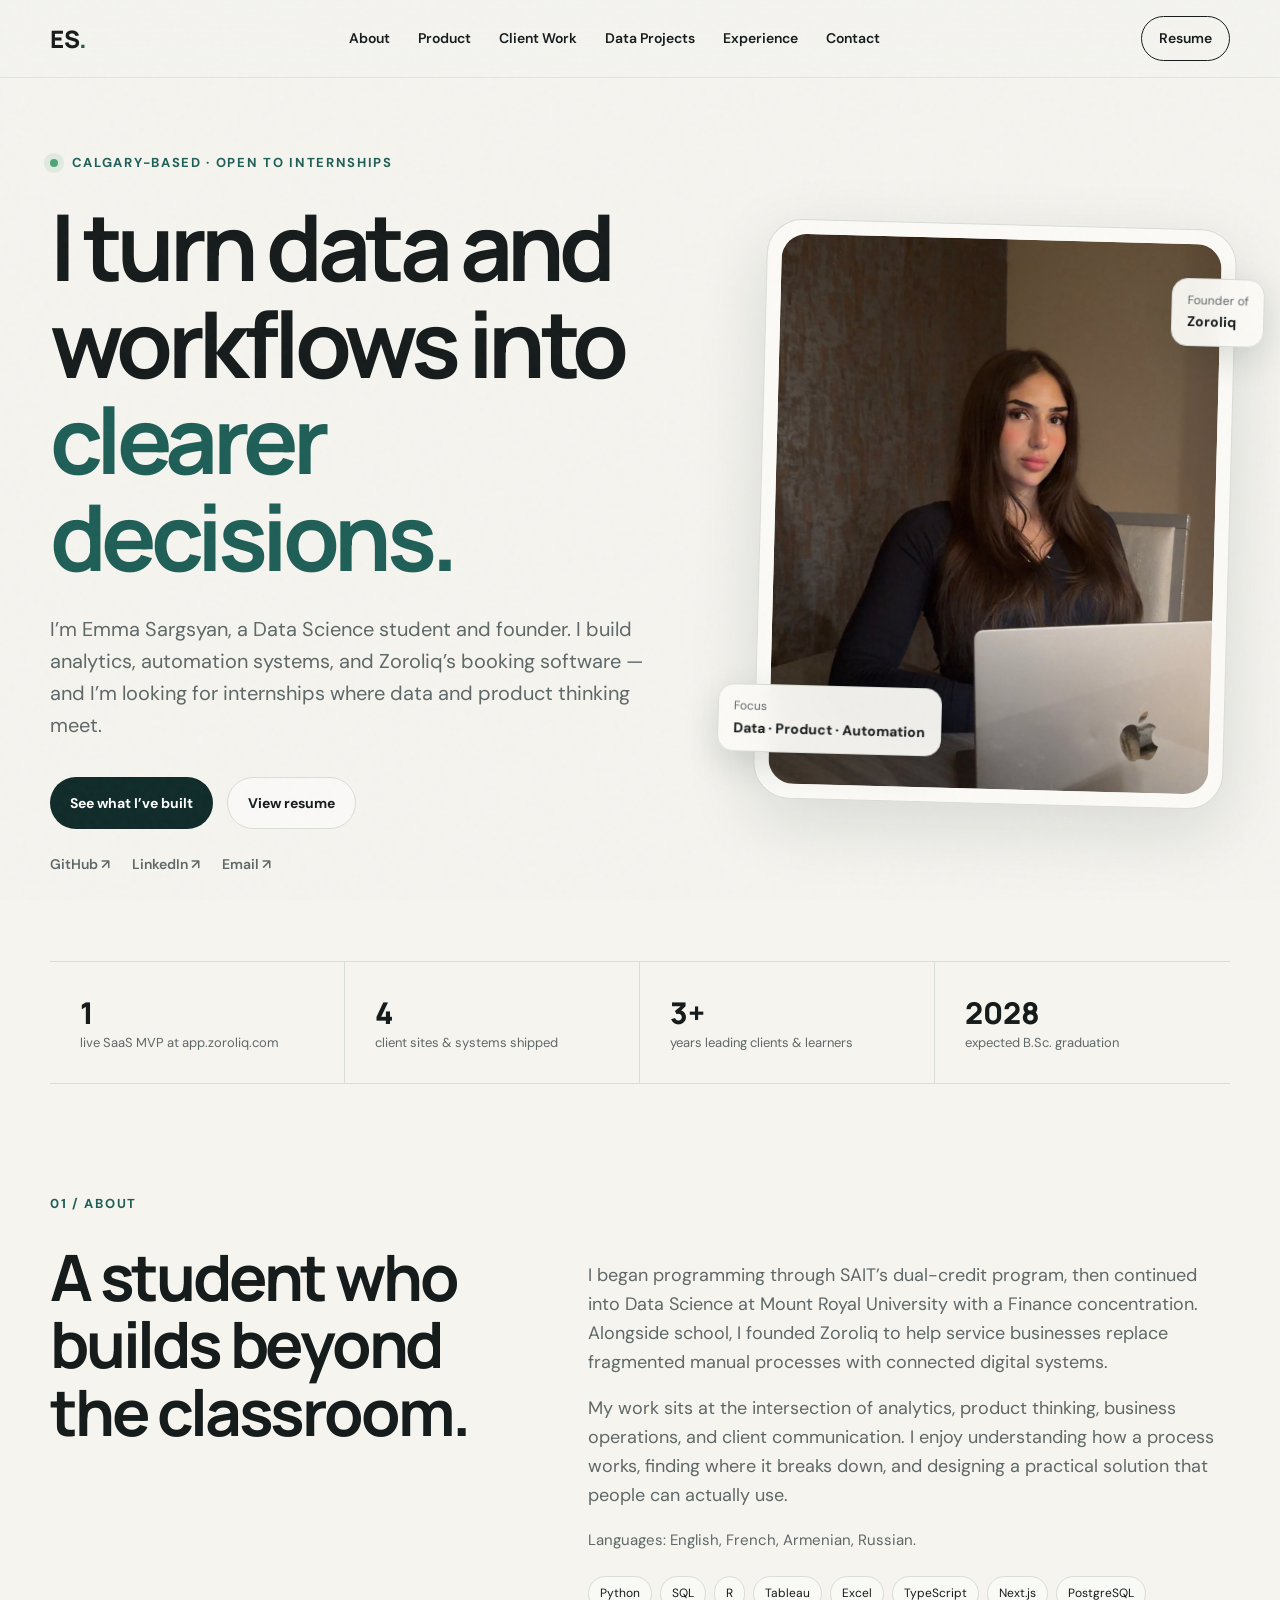
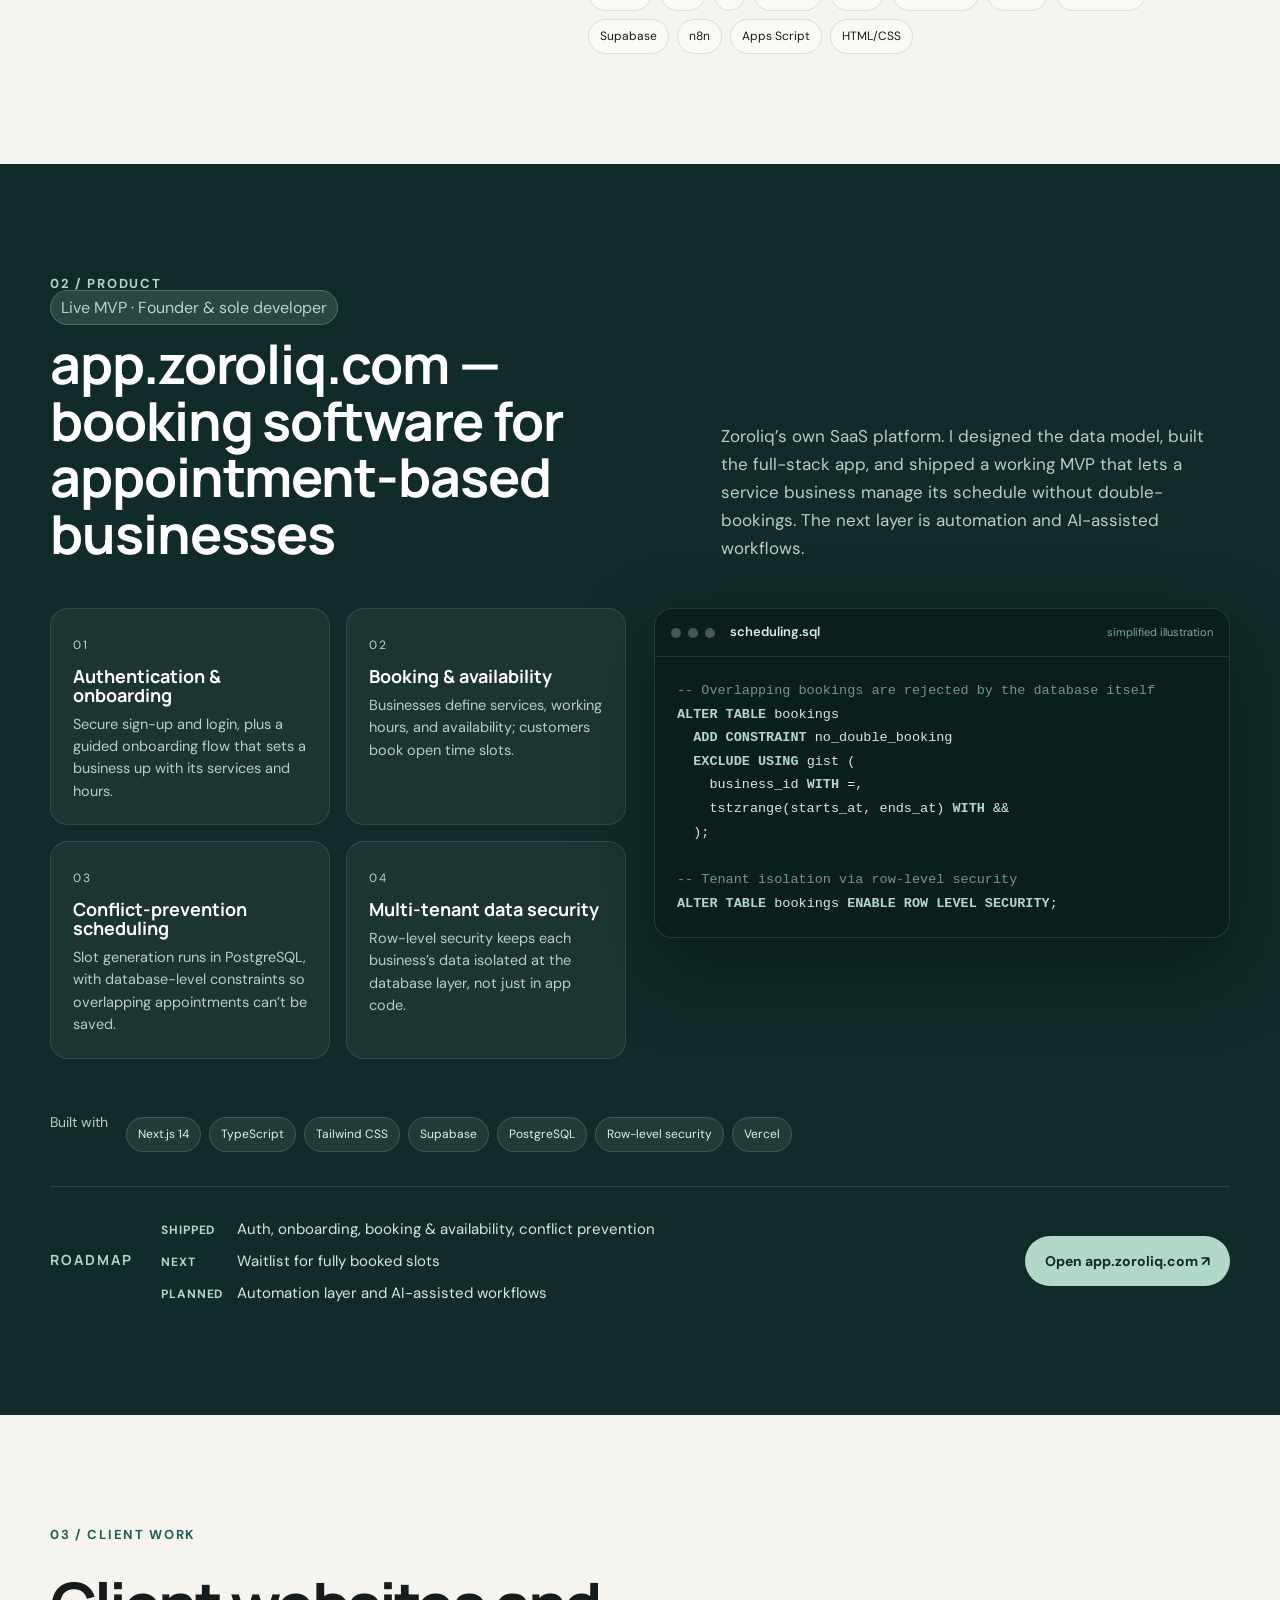
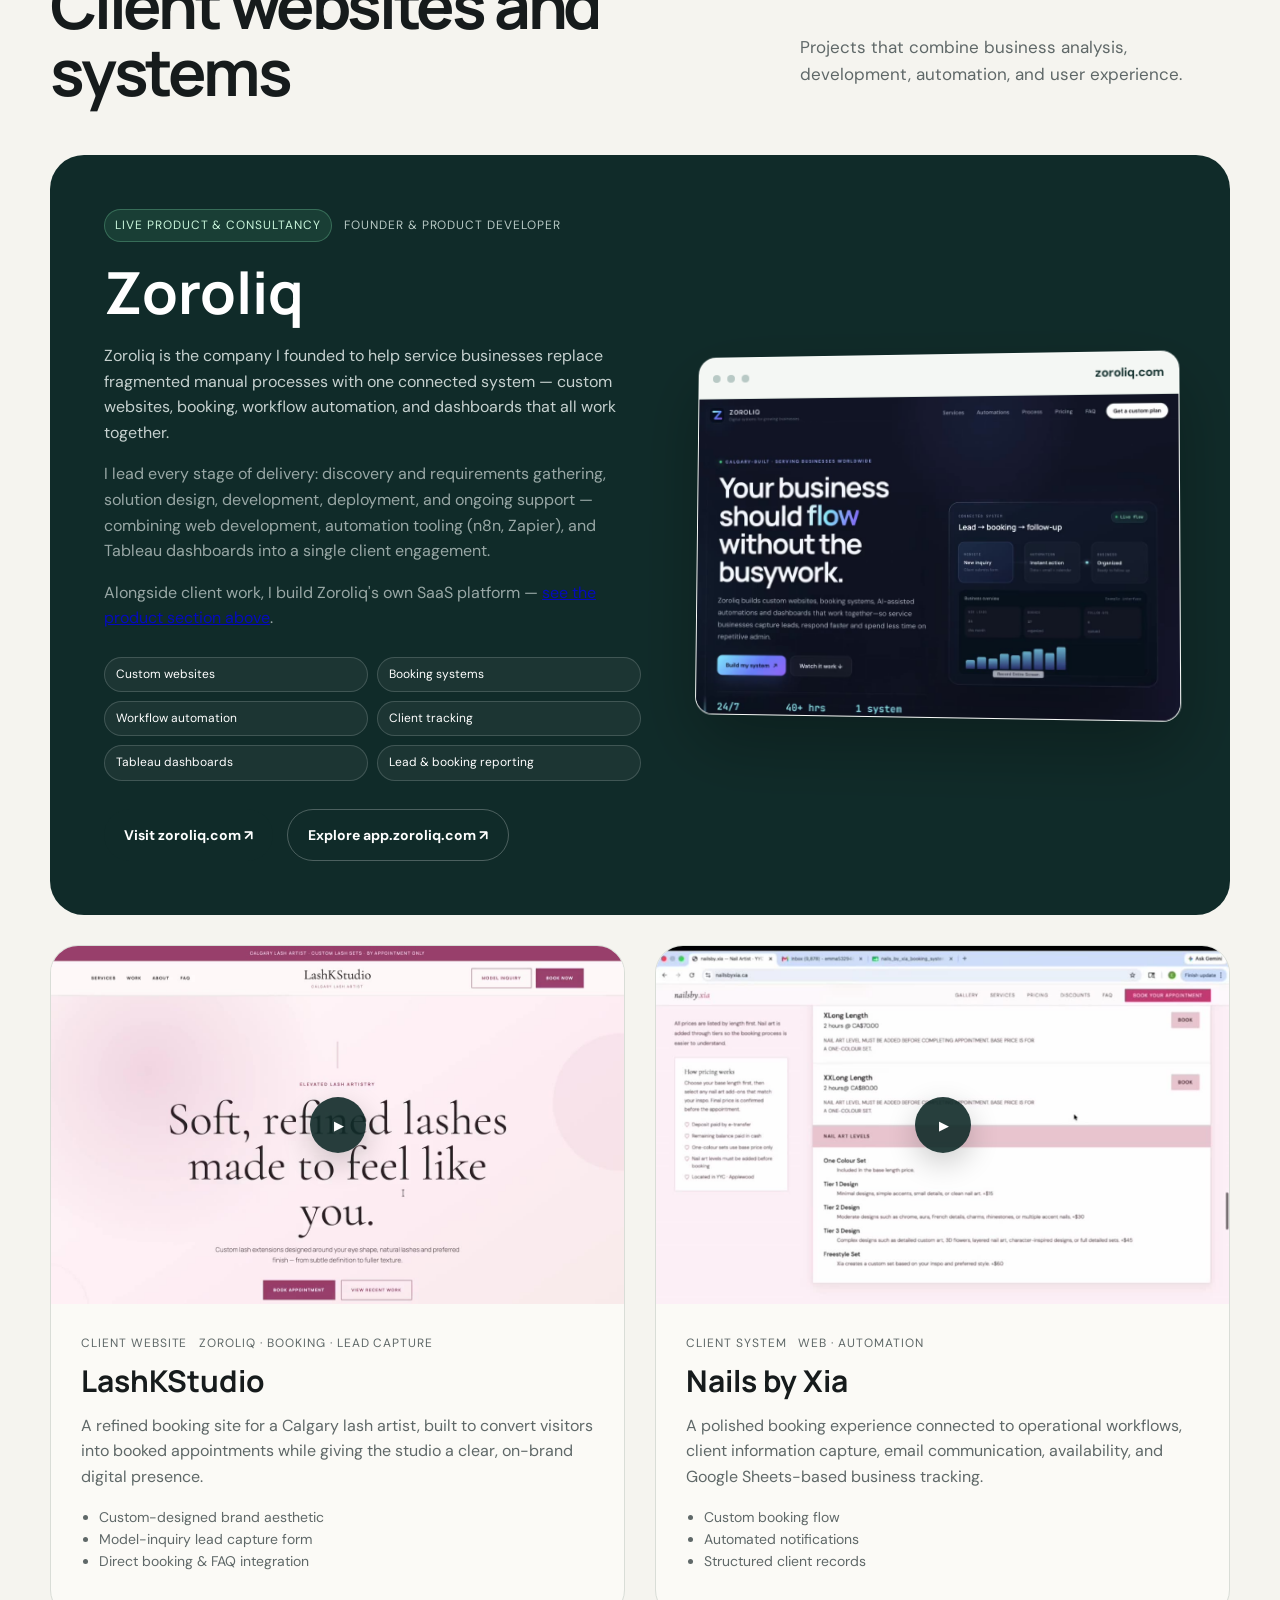
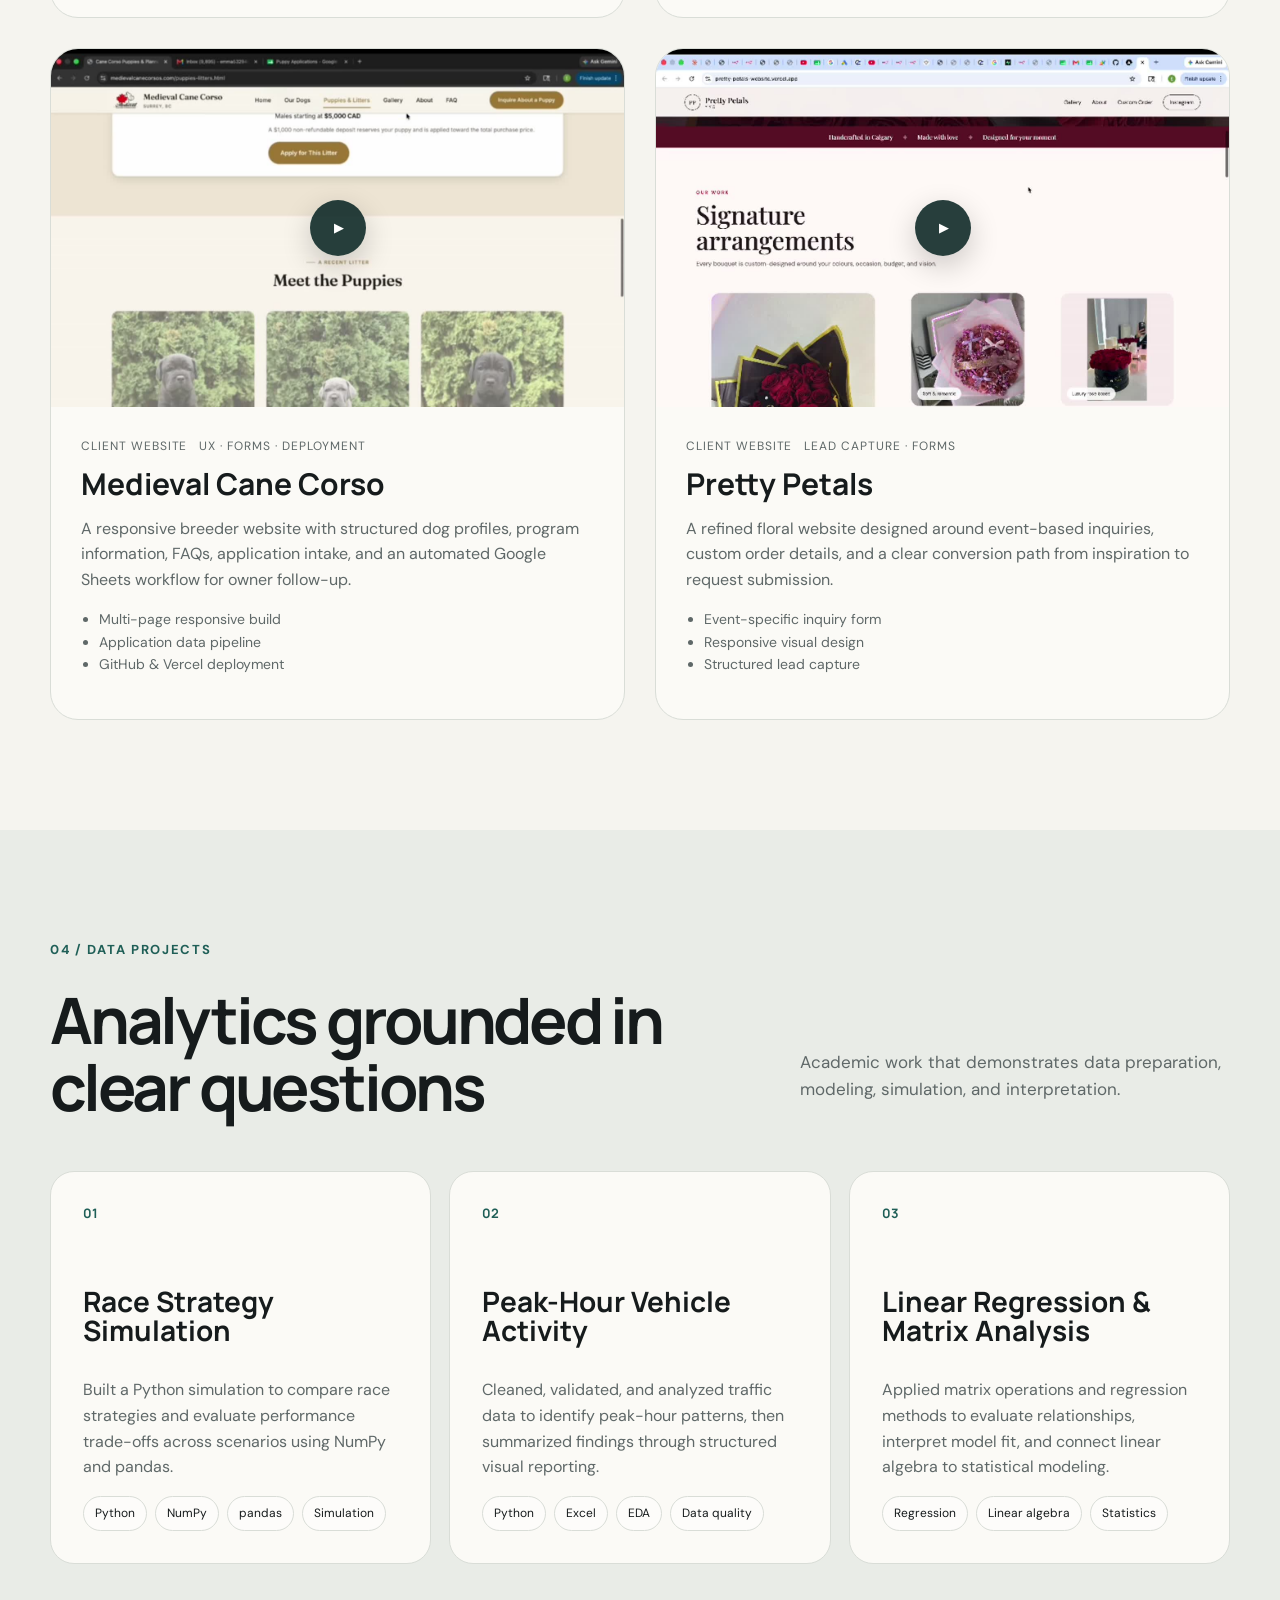
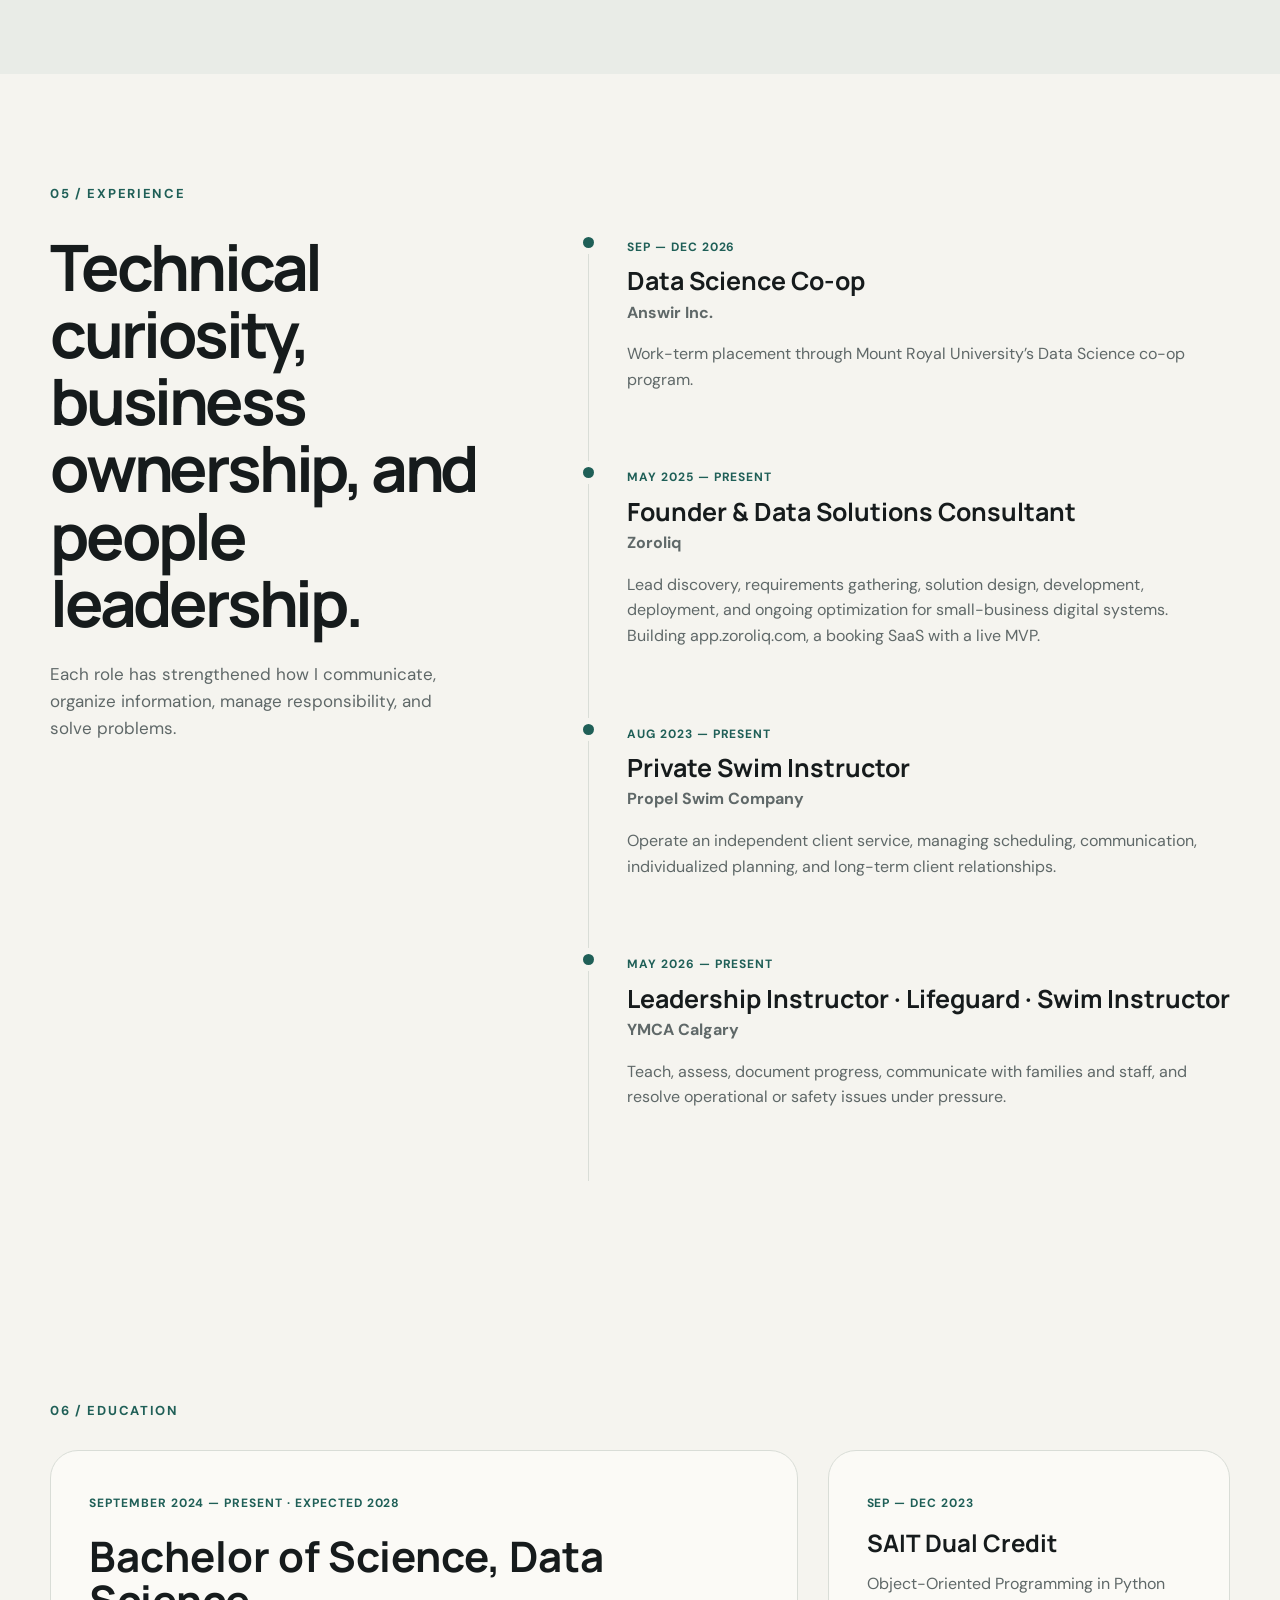
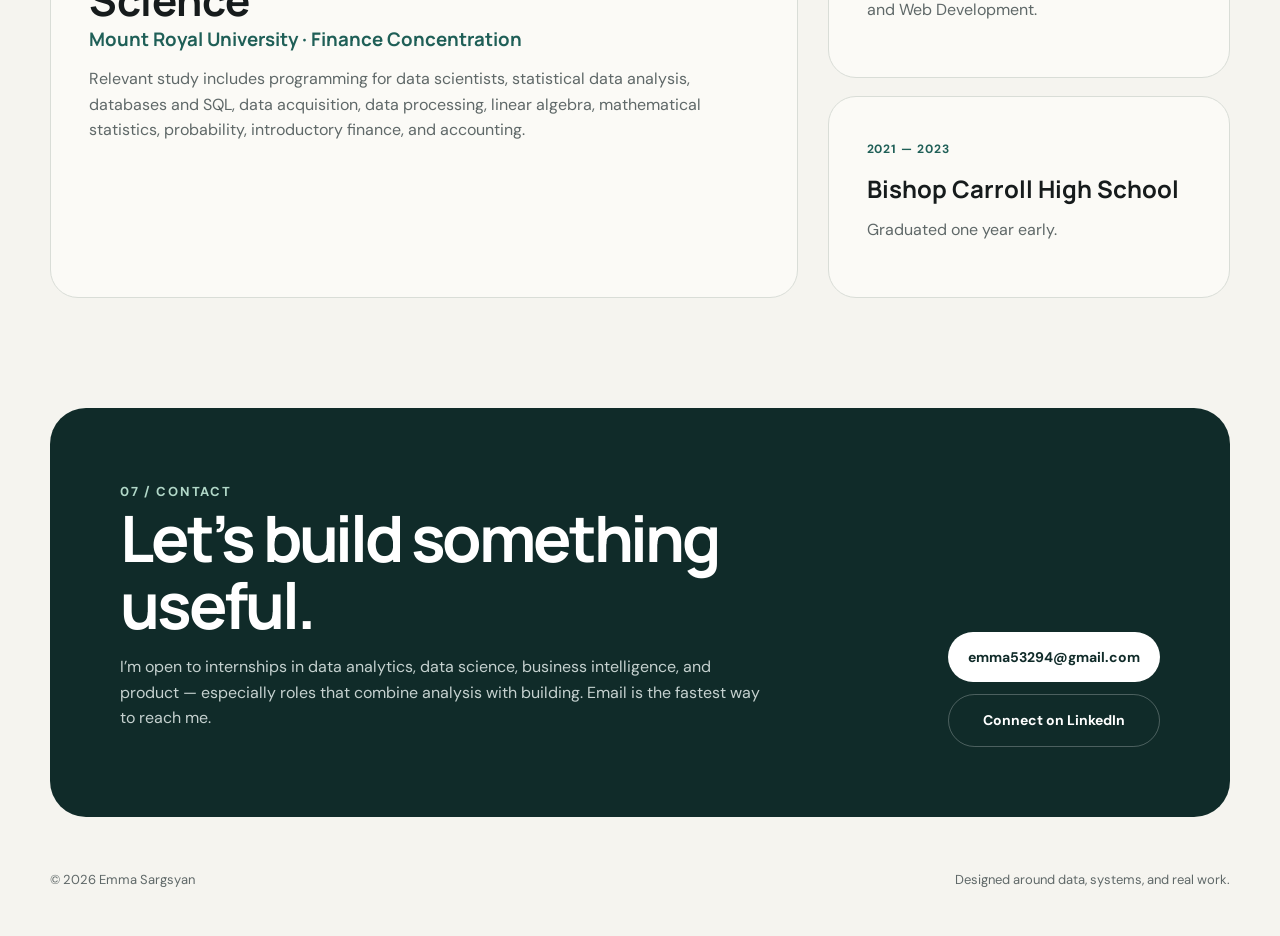
==== commit ea43d1ad: "Add app.zoroliq.com product section and polish site" ====
--- a/index.html
+++ b/index.html
@@ -249,7 +249,7 @@
           <article class="timeline-item reveal"><span>Sep — Dec 2026</span><h3>Data Science Co-op</h3><h4>Answir Inc.</h4><p>Work-term placement through Mount Royal University’s Data Science co-op program.</p></article>
           <article class="timeline-item reveal"><span>May 2025 — Present</span><h3>Founder & Data Solutions Consultant</h3><h4>Zoroliq</h4><p>Lead discovery, requirements gathering, solution design, development, deployment, and ongoing optimization for small-business digital systems. Building app.zoroliq.com, a booking SaaS with a live MVP.</p></article>
           <article class="timeline-item reveal"><span>Aug 2023 — Present</span><h3>Private Swim Instructor</h3><h4>Propel Swim Company</h4><p>Operate an independent client service, managing scheduling, communication, individualized planning, and long-term client relationships.</p></article>
-          <article class="timeline-item reveal"><span>Sep 2023 — Present</span><h3>Leadership Instructor · Lifeguard · Swim Instructor</h3><h4>YMCA Calgary</h4><p>Teach, assess, document progress, communicate with families and staff, and resolve operational or safety issues under pressure.</p></article>
+          <article class="timeline-item reveal"><span>May 2026 — Present</span><h3>Leadership Instructor · Lifeguard · Swim Instructor</h3><h4>YMCA Calgary</h4><p>Teach, assess, document progress, communicate with families and staff, and resolve operational or safety issues under pressure.</p></article>
         </div>
       </div>
     </section>
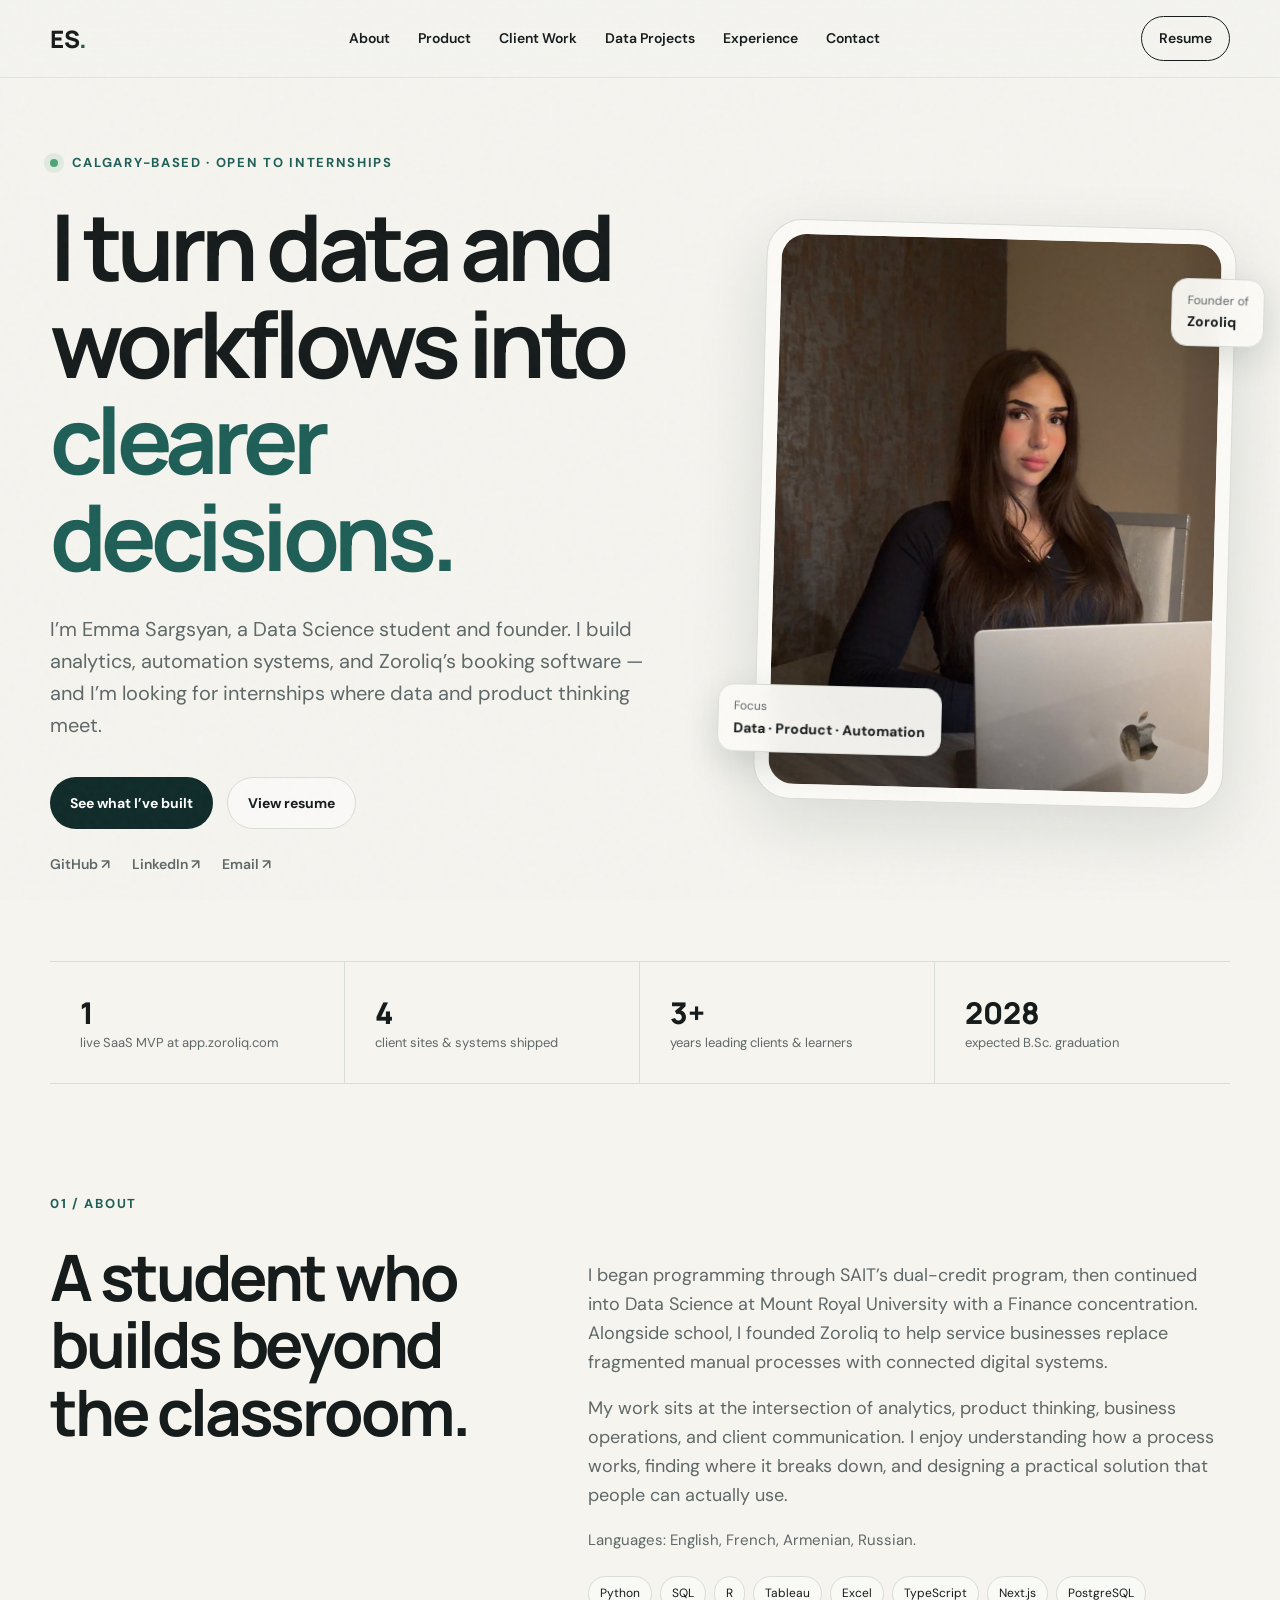
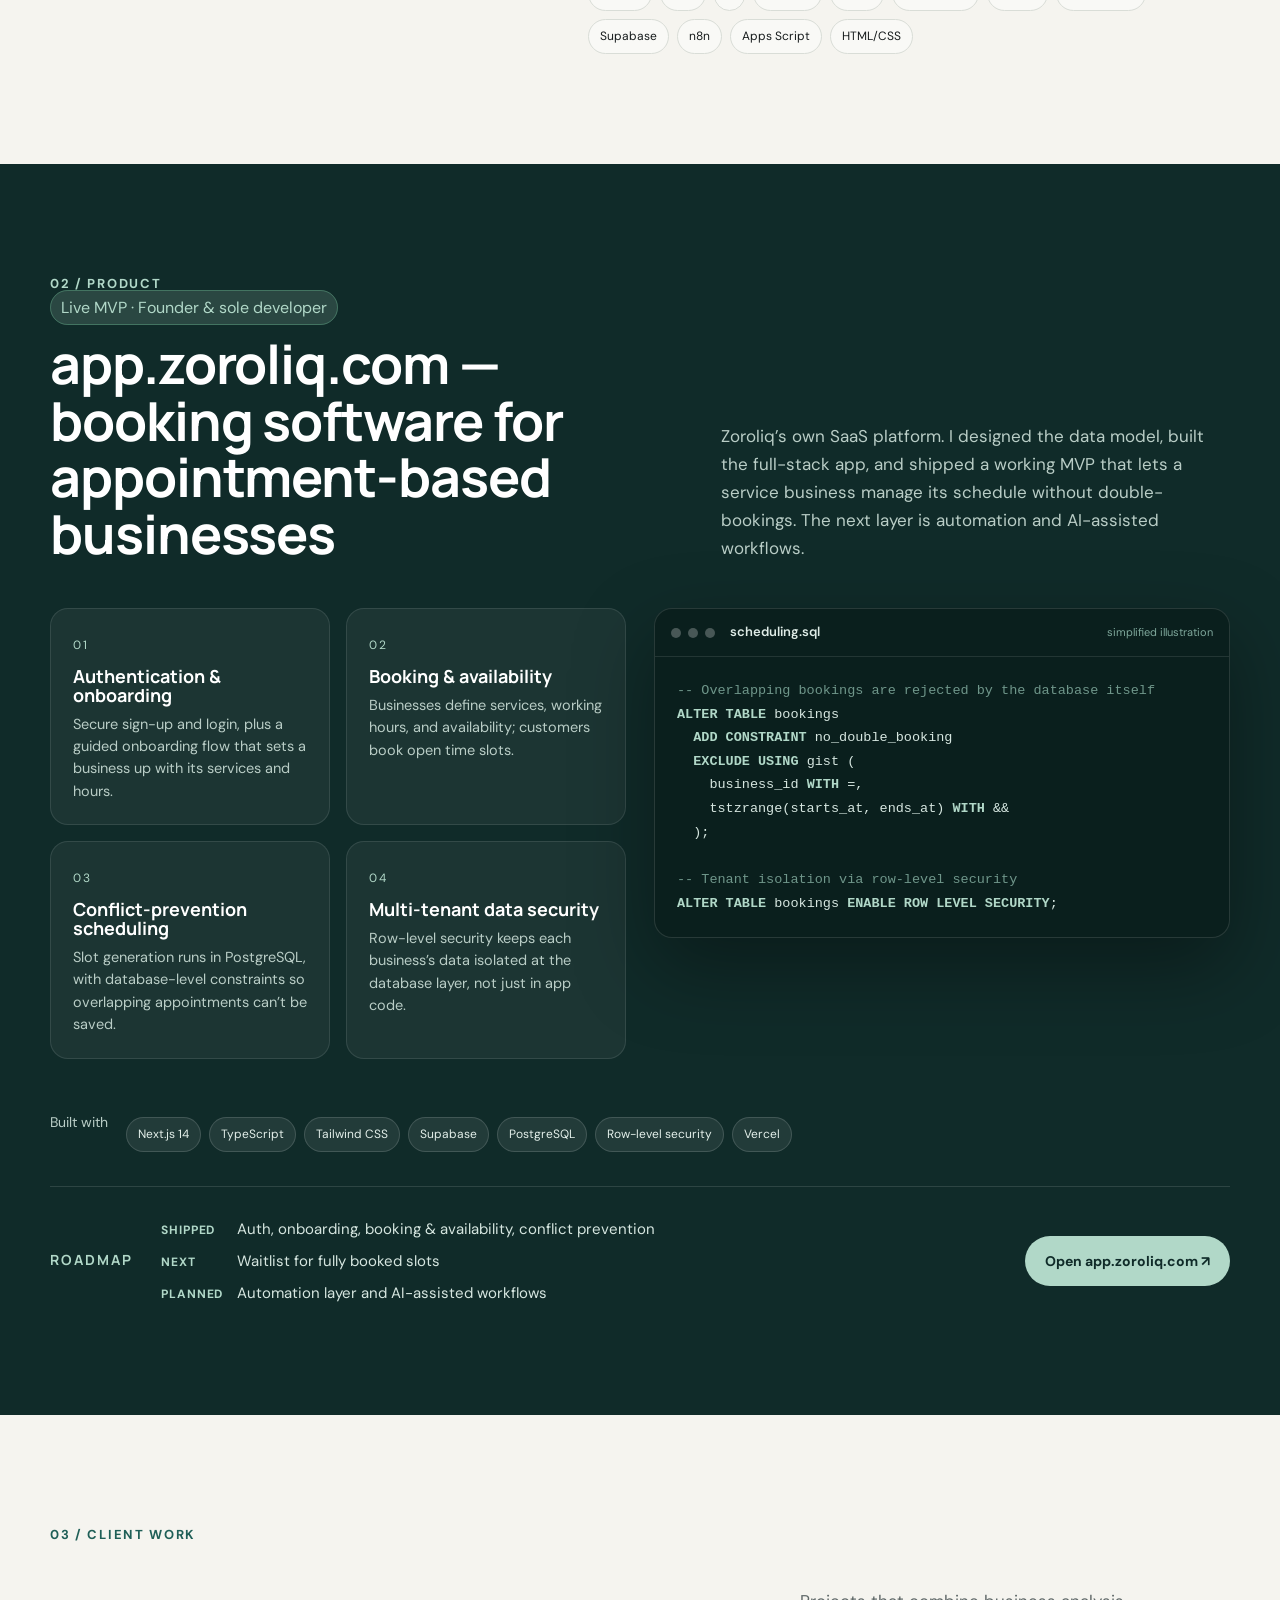
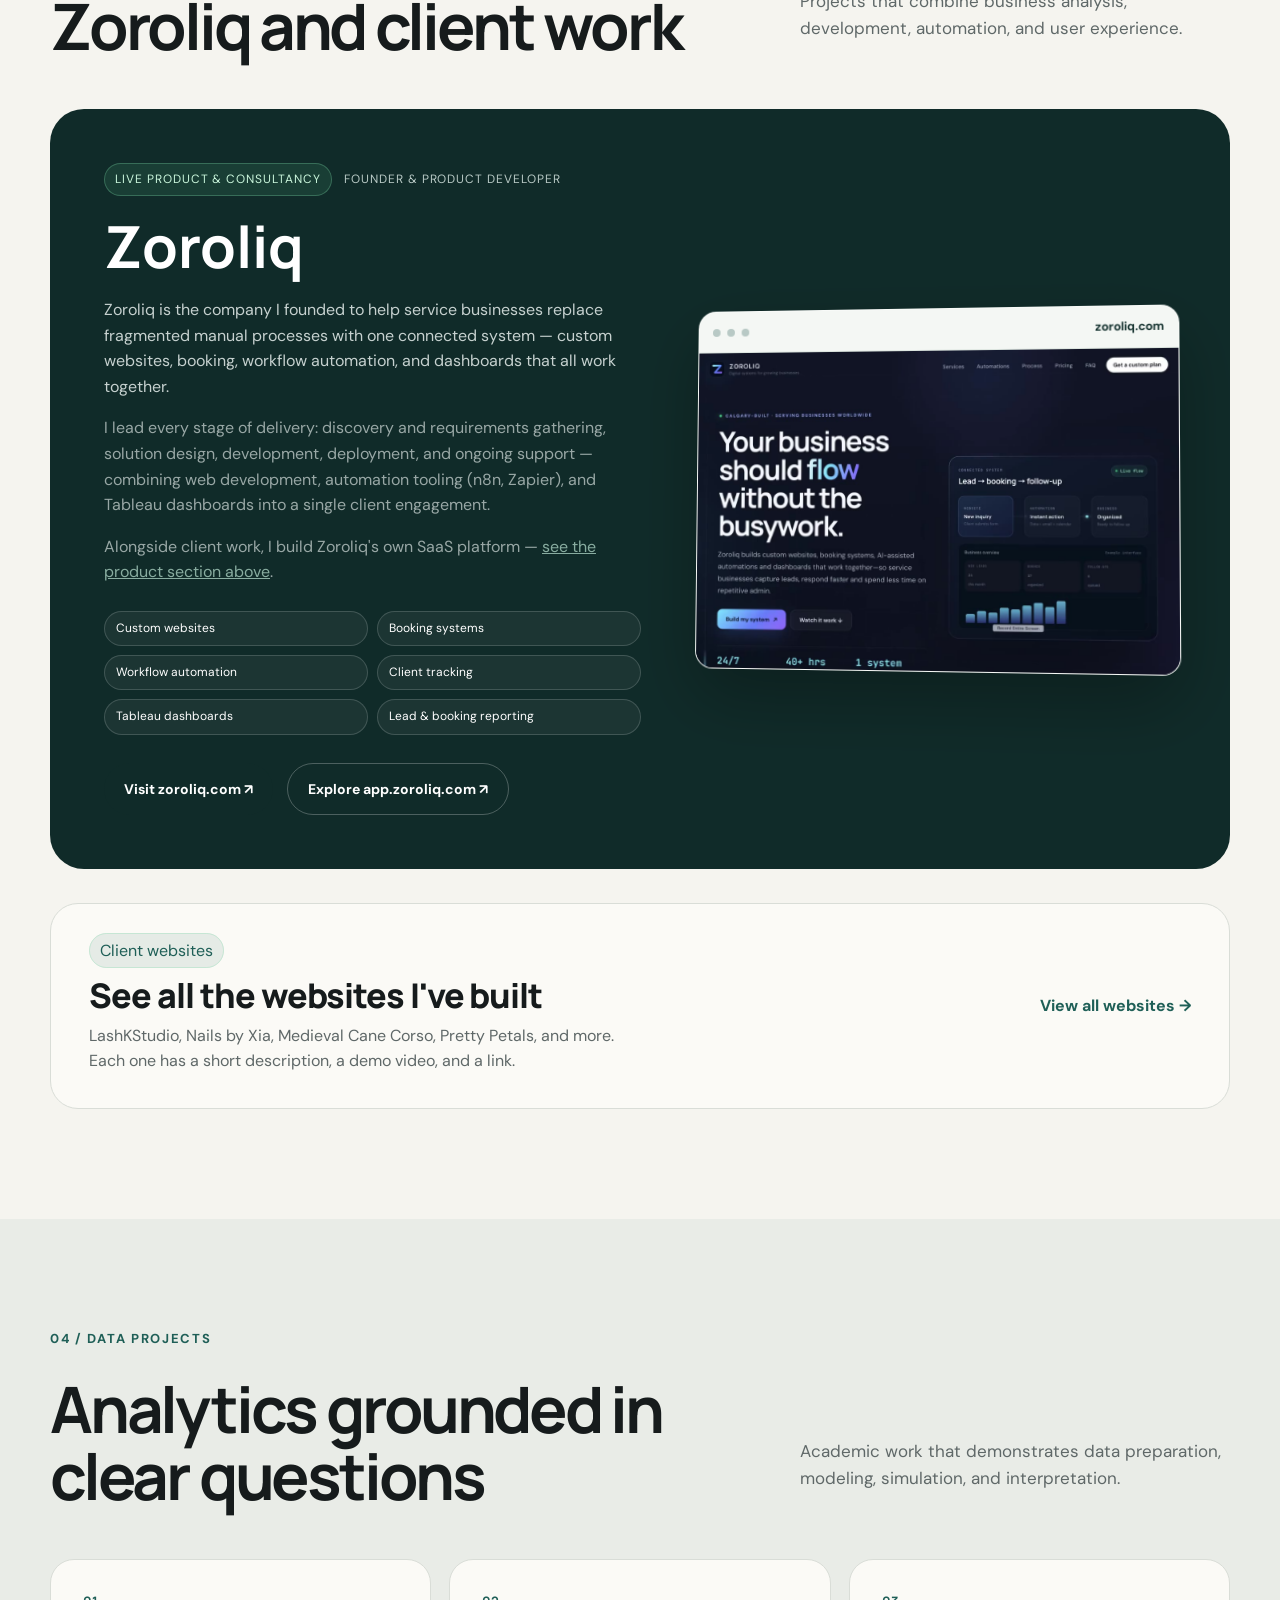
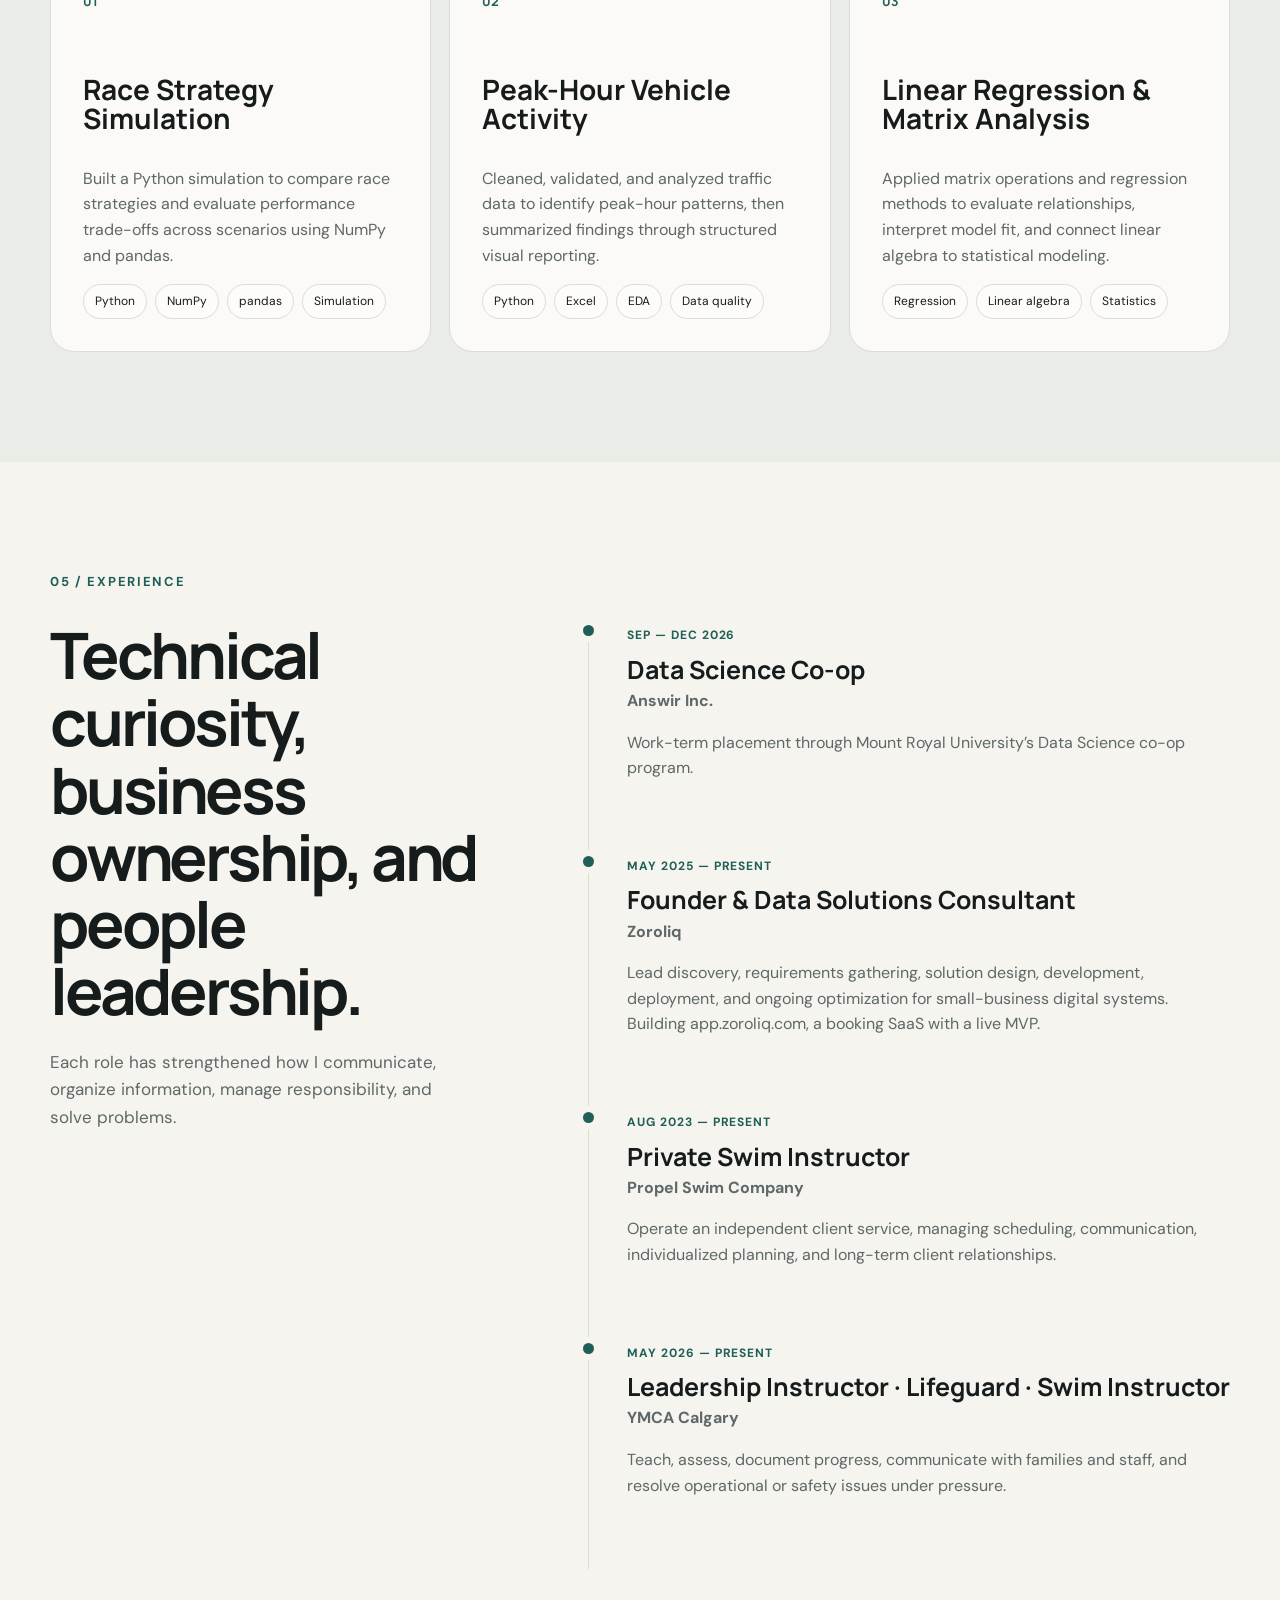
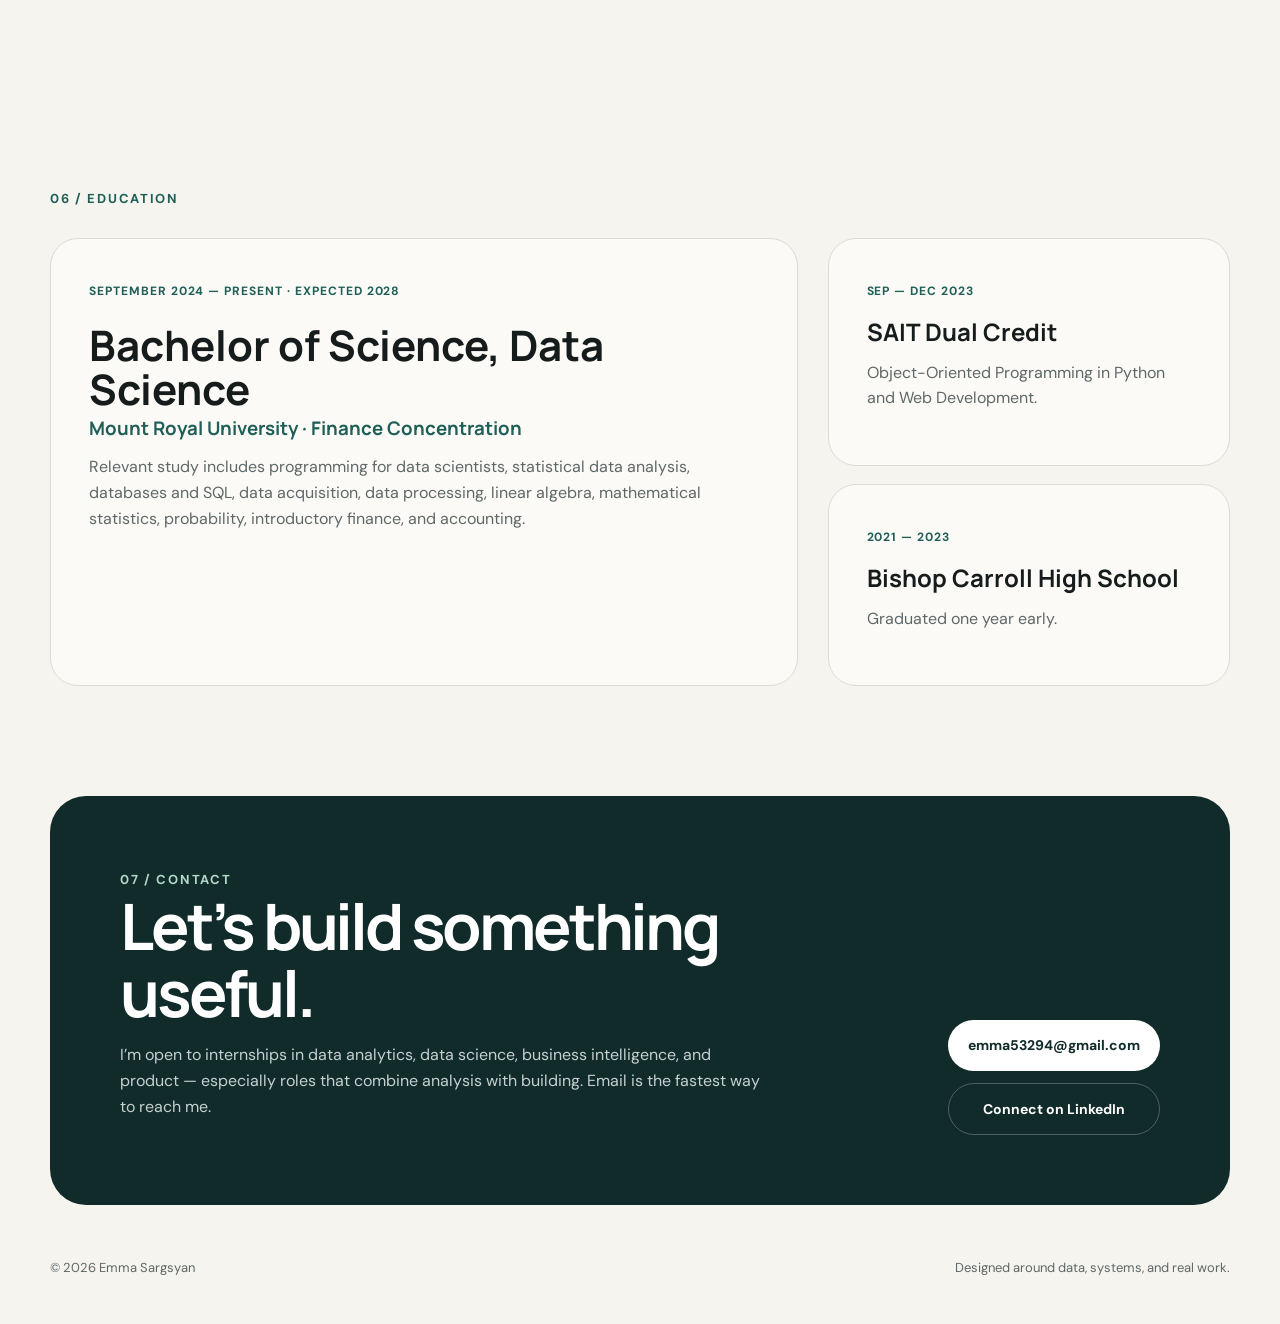
==== commit b1b7543f: "Add websites page" ====
--- a/index.html
+++ b/index.html
@@ -135,7 +135,7 @@
     <section id="work" class="section-shell section-pad">
       <div class="section-kicker reveal">03 / Client work</div>
       <div class="section-heading reveal">
-        <h2>Client websites and systems</h2>
+        <h2>Zoroliq and client work</h2>
         <p>Projects that combine business analysis, development, automation, and user experience.</p>
       </div>
 
@@ -162,59 +162,14 @@
         </div>
       </article>
 
-      <div class="project-grid">
-        <article class="project-card reveal">
-          <button class="media-trigger" data-video="assets/videos/lashkstudio-demo.mp4" data-title="LashKStudio — Calgary Lash Artist Website" aria-label="Play LashKStudio demo">
-            <img src="assets/images/lashkstudio.jpg" alt="LashKStudio website homepage" />
-            <span class="play">▶</span>
-          </button>
-          <div class="project-body">
-            <div class="project-meta"><span>Client website</span><span>Zoroliq · Booking · Lead capture</span></div>
-            <h3>LashKStudio</h3>
-            <p>A refined booking site for a Calgary lash artist, built to convert visitors into booked appointments while giving the studio a clear, on-brand digital presence.</p>
-            <ul><li>Custom-designed brand aesthetic</li><li>Model-inquiry lead capture form</li><li>Direct booking &amp; FAQ integration</li></ul>
-          </div>
-        </article>
-
-        <article class="project-card reveal">
-          <button class="media-trigger" data-video="assets/videos/nails-by-xia-demo.mp4" data-title="Nails by Xia — Booking & Operations System" aria-label="Play Nails by Xia demo">
-            <img src="assets/images/nails-by-xia.jpg" alt="Nails by Xia website and booking system" />
-            <span class="play">▶</span>
-          </button>
-          <div class="project-body">
-            <div class="project-meta"><span>Client system</span><span>Web · Automation</span></div>
-            <h3>Nails by Xia</h3>
-            <p>A polished booking experience connected to operational workflows, client information capture, email communication, availability, and Google Sheets-based business tracking.</p>
-            <ul><li>Custom booking flow</li><li>Automated notifications</li><li>Structured client records</li></ul>
-          </div>
-        </article>
-
-        <article class="project-card reveal delay-1">
-          <button class="media-trigger" data-video="assets/videos/medieval-cane-corso-demo.mp4" data-title="Medieval Cane Corso — Website & Application Workflow" aria-label="Play Medieval Cane Corso demo">
-            <img src="assets/images/medieval-cane-corso.jpg" alt="Medieval Cane Corso website" />
-            <span class="play">▶</span>
-          </button>
-          <div class="project-body">
-            <div class="project-meta"><span>Client website</span><span>UX · Forms · Deployment</span></div>
-            <h3>Medieval Cane Corso</h3>
-            <p>A responsive breeder website with structured dog profiles, program information, FAQs, application intake, and an automated Google Sheets workflow for owner follow-up.</p>
-            <ul><li>Multi-page responsive build</li><li>Application data pipeline</li><li>GitHub & Vercel deployment</li></ul>
-          </div>
-        </article>
-
-        <article class="project-card reveal">
-          <button class="media-trigger" data-video="assets/videos/pretty-petals-demo.mp4" data-title="Pretty Petals — Custom Order Website" aria-label="Play Pretty Petals demo">
-            <img src="assets/images/pretty-petals.jpg" alt="Pretty Petals custom floral website" />
-            <span class="play">▶</span>
-          </button>
-          <div class="project-body">
-            <div class="project-meta"><span>Client website</span><span>Lead capture · Forms</span></div>
-            <h3>Pretty Petals</h3>
-            <p>A refined floral website designed around event-based inquiries, custom order details, and a clear conversion path from inspiration to request submission.</p>
-            <ul><li>Event-specific inquiry form</li><li>Responsive visual design</li><li>Structured lead capture</li></ul>
-          </div>
-        </article>
-      </div>
+      <a class="more-work reveal" href="websites.html">
+        <div>
+          <span class="badge">Client websites</span>
+          <h3>See all the websites I've built</h3>
+          <p>LashKStudio, Nails by Xia, Medieval Cane Corso, Pretty Petals, and more. Each one has a short description, a demo video, and a link.</p>
+        </div>
+        <span class="more-arrow" aria-hidden="true">View all websites →</span>
+      </a>
     </section>
 
     <section id="projects" class="data-section section-pad">
--- a/styles.css
+++ b/styles.css
@@ -33,3 +33,14 @@
 .product .button.primary{background:var(--accent2);color:var(--dark)}
 @media(max-width:900px){.product-head,.product-grid{grid-template-columns:1fr;gap:28px}.product-features{grid-template-columns:1fr}}
 @media(prefers-reduced-motion:reduce){*,*::before,*::after{animation:none!important;transition:none!important;scroll-behavior:auto!important}.reveal{opacity:1!important;transform:none!important}}
+.more-work{display:flex;align-items:center;justify-content:space-between;gap:30px;margin-top:34px;padding:34px 38px;background:var(--paper);border:1px solid var(--line);border-radius:28px;color:var(--ink);text-decoration:none;transition:transform .2s,box-shadow .2s}
+.more-work:hover{transform:translateY(-3px);box-shadow:var(--shadow)}
+.more-work h3{font:800 clamp(24px,3vw,34px)/1.15 Manrope,sans-serif;margin:12px 0 8px;letter-spacing:-.03em}
+.more-work p{margin:0;color:var(--muted);max-width:560px}
+.more-arrow{white-space:nowrap;font-weight:700;color:var(--accent)}
+.back-link{display:inline-block;margin-bottom:26px;color:var(--accent);font-weight:600;text-decoration:none}
+.site-actions{display:flex;gap:12px;flex-wrap:wrap;margin-top:20px}
+.more-soon{margin-top:44px;color:var(--muted)}.more-soon a{color:var(--accent);font-weight:600}
+@media(max-width:700px){.more-work{flex-direction:column;align-items:flex-start;padding:26px}}
+.zoroliq-card p a{color:var(--accent2);text-decoration:underline}
+.more-work .badge{background:rgba(31,95,87,.1);color:var(--accent)}
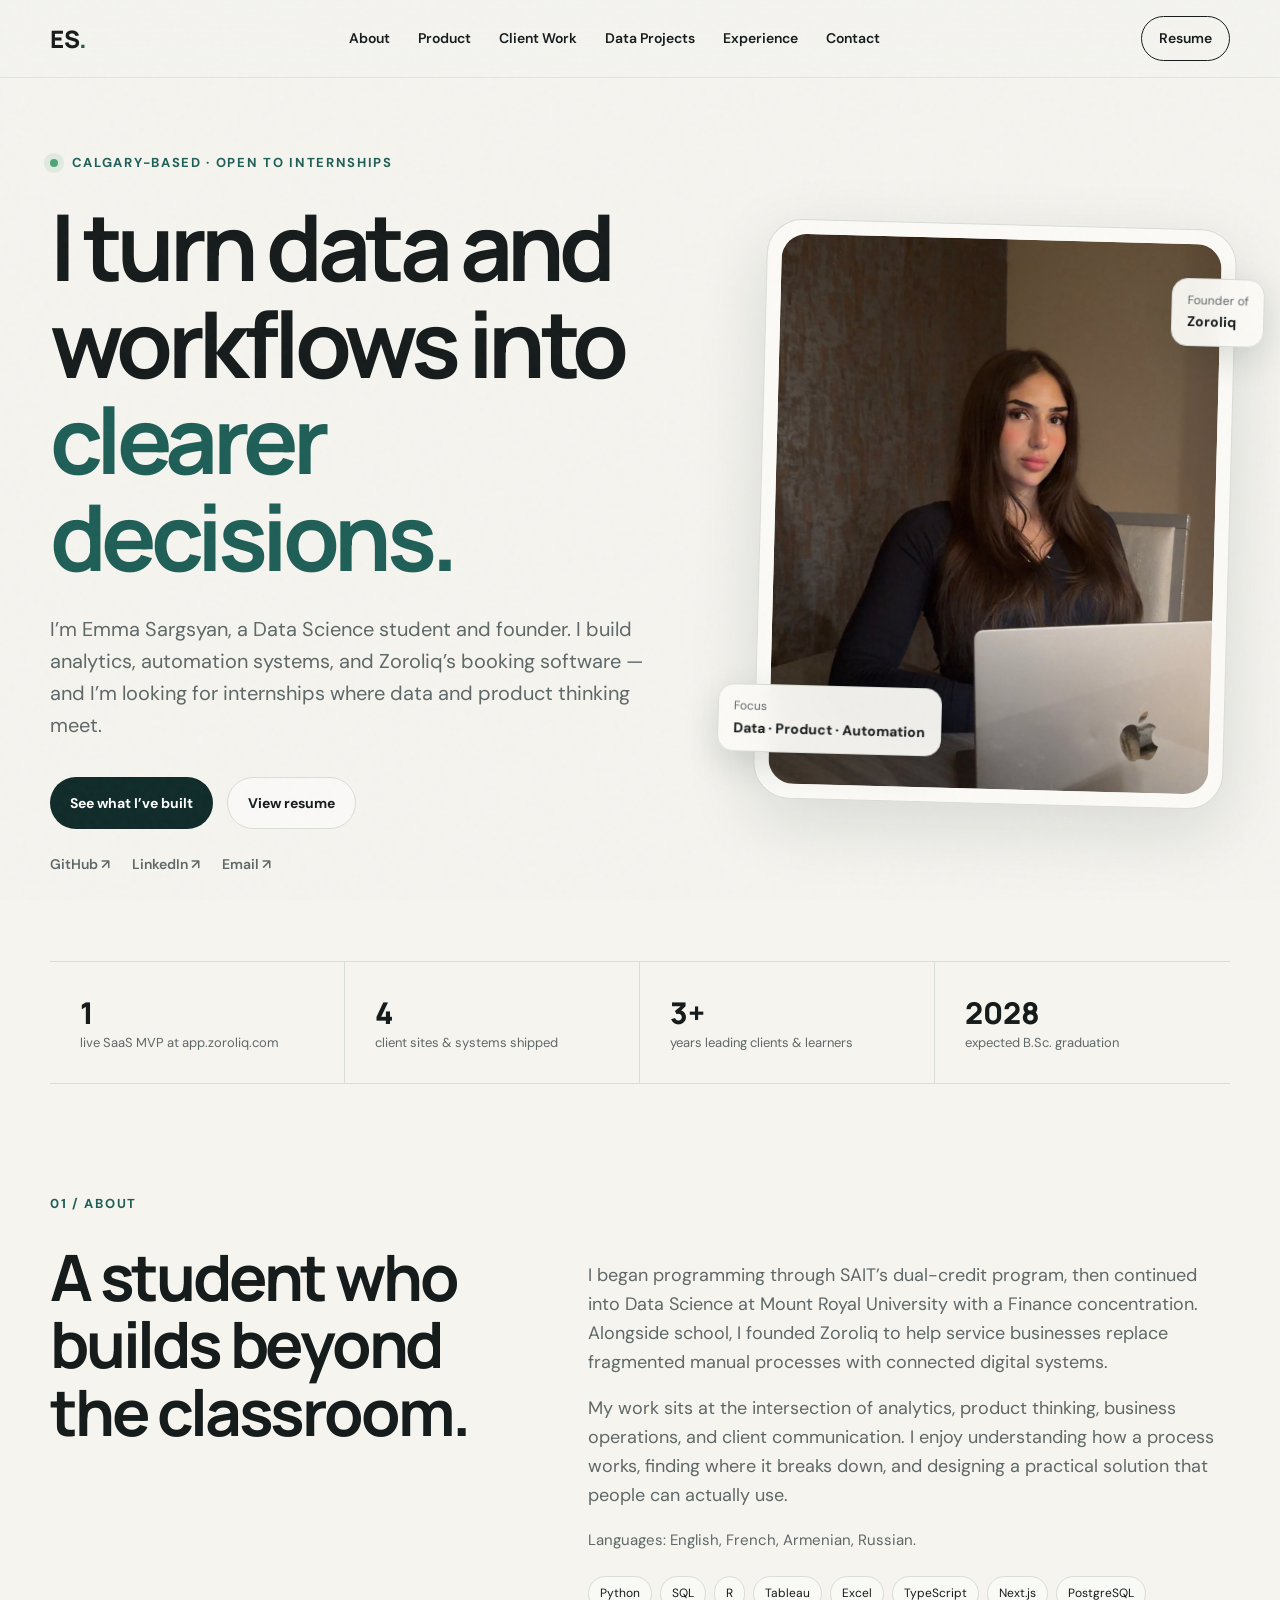
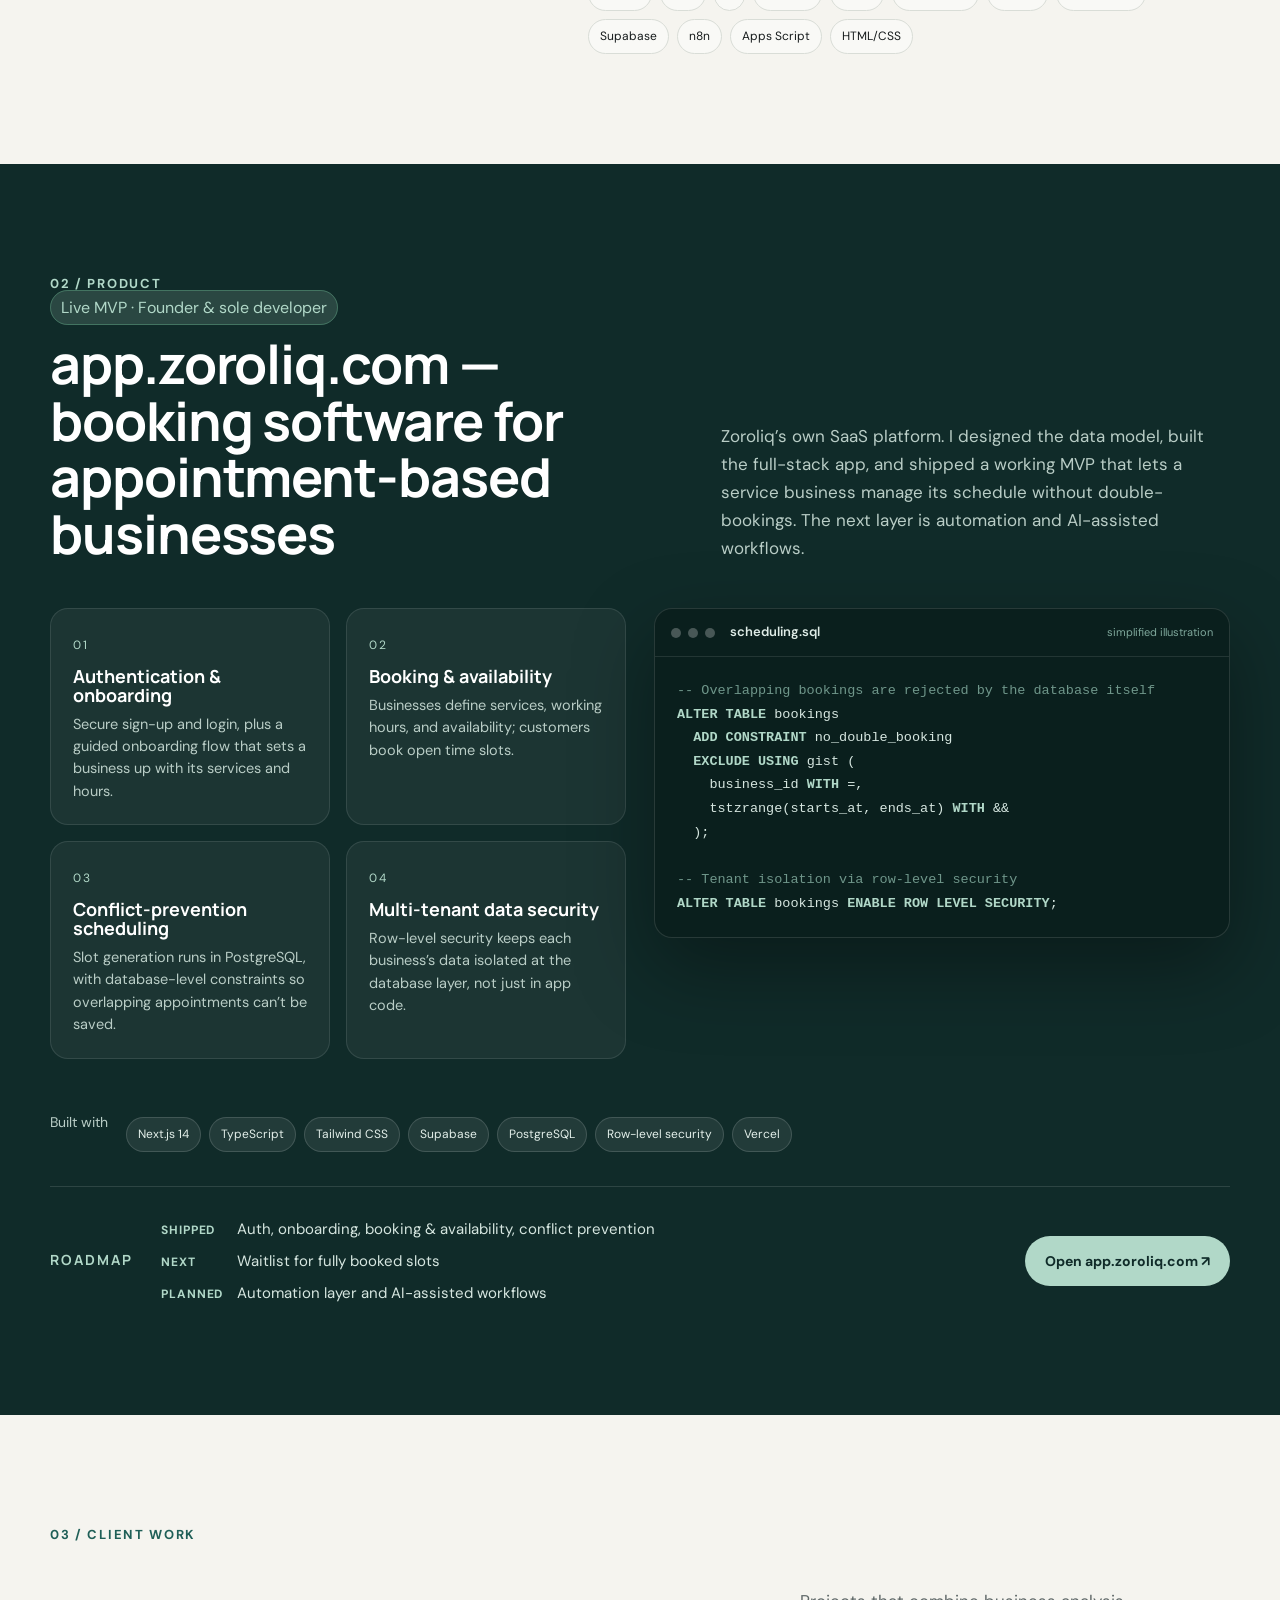
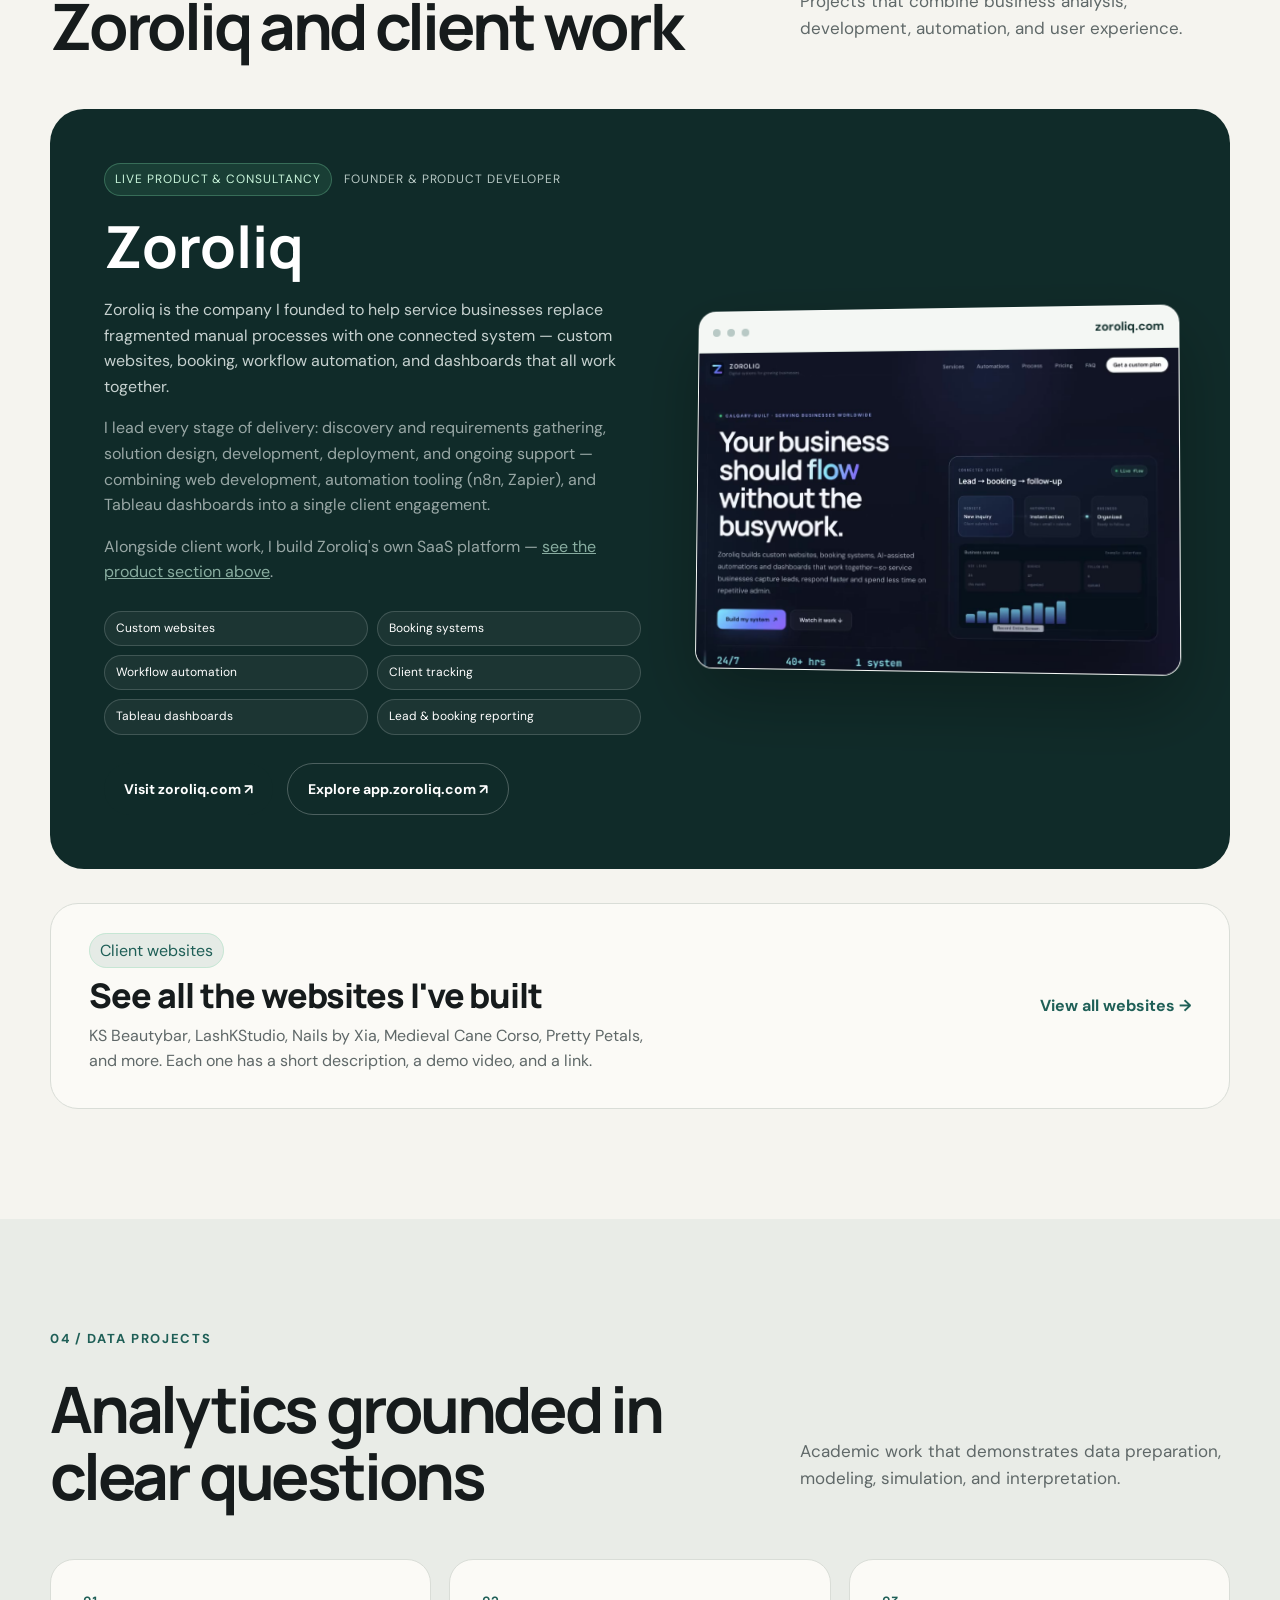
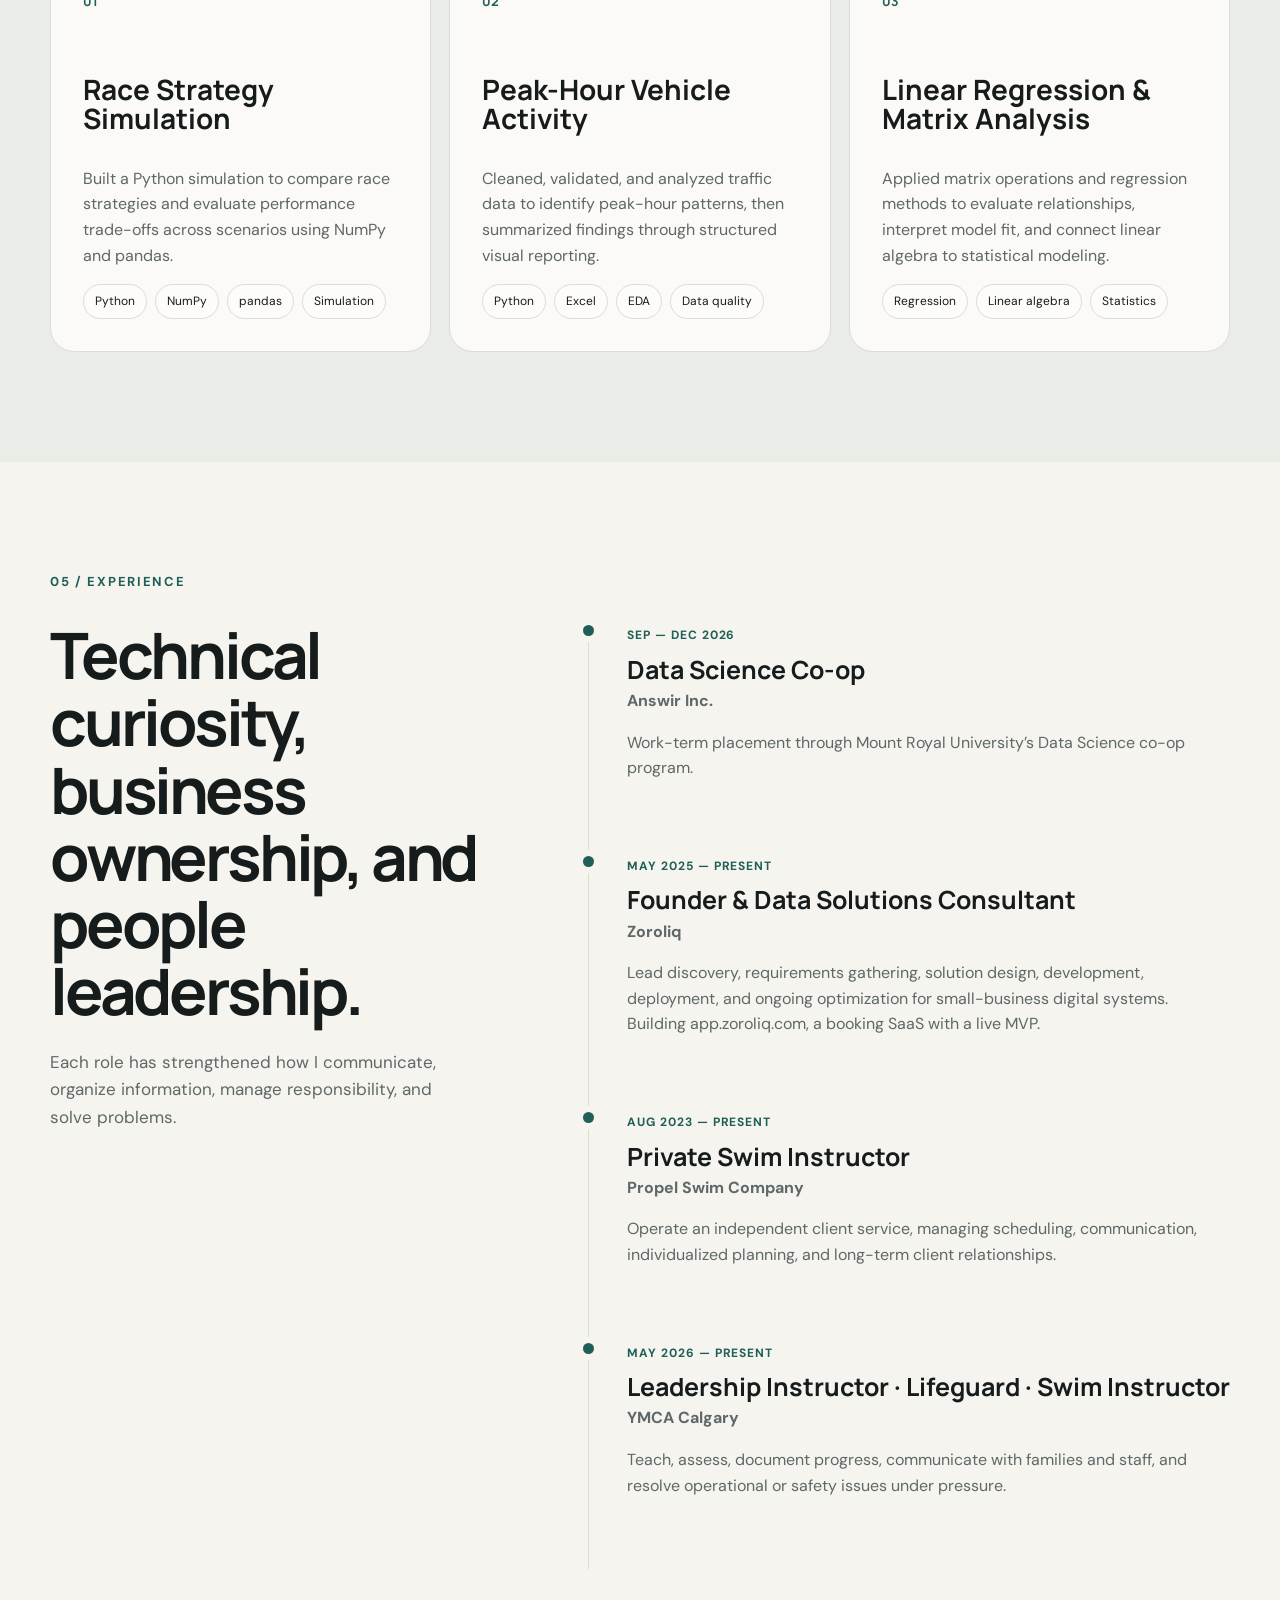
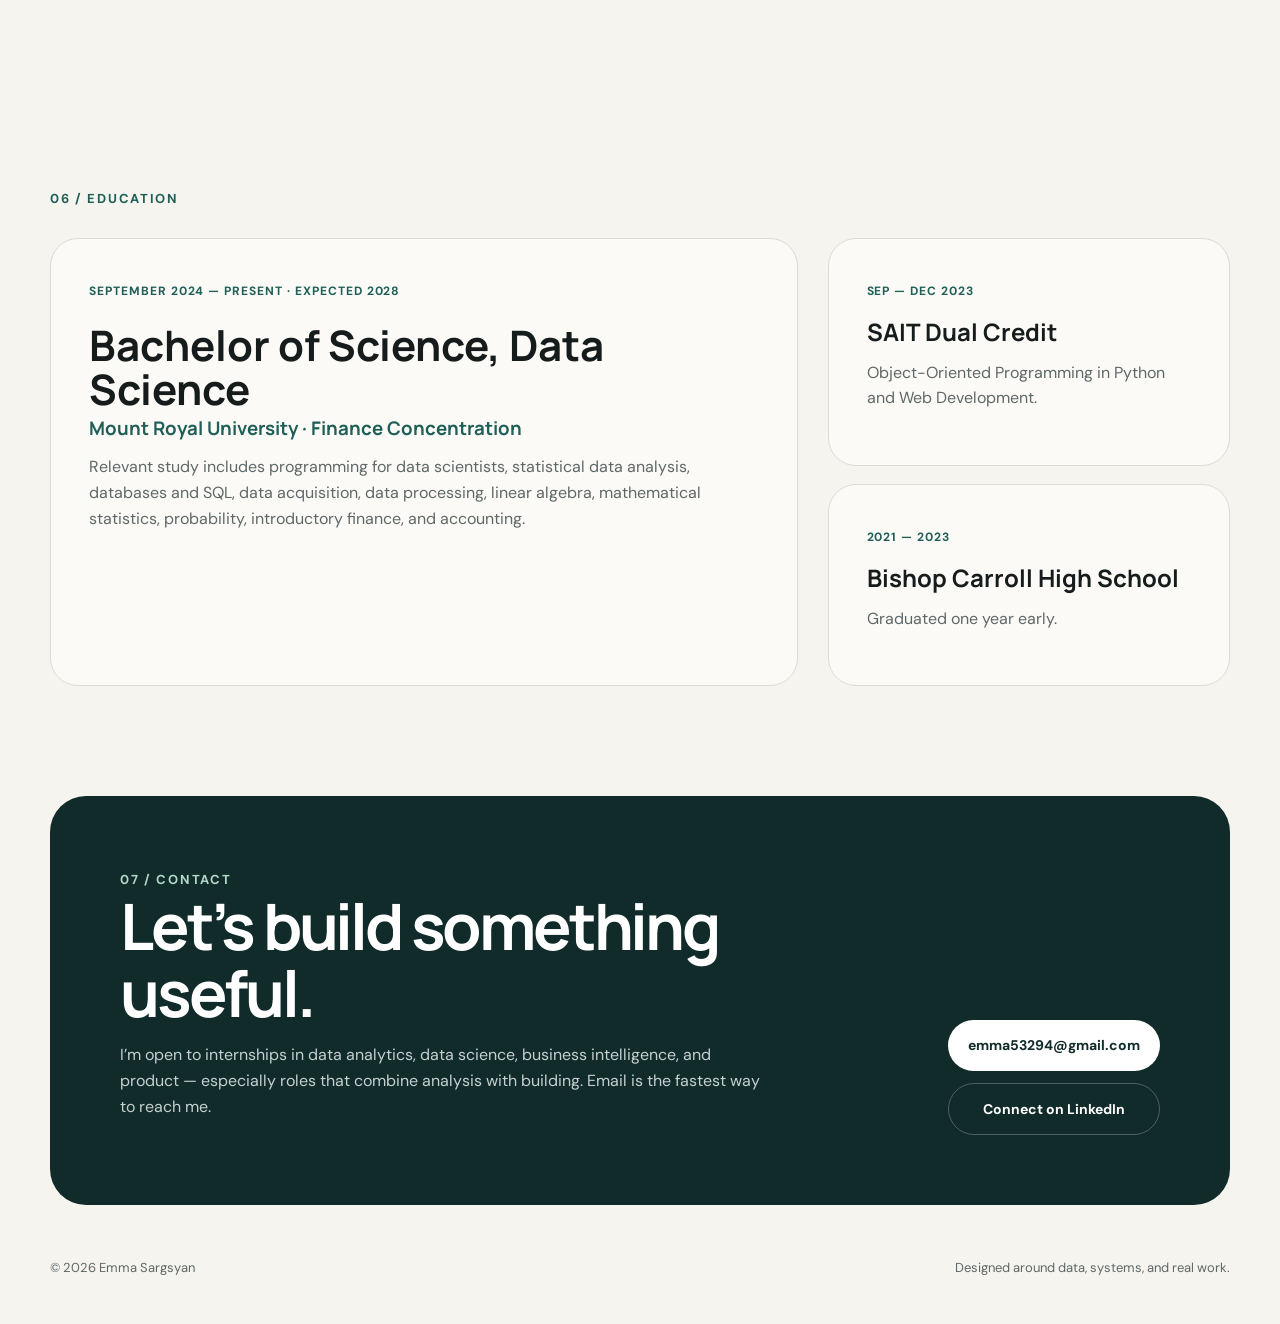
==== commit d7be7e8f: "Add websites page with KS Beautybar" ====
--- a/index.html
+++ b/index.html
@@ -166,7 +166,7 @@
         <div>
           <span class="badge">Client websites</span>
           <h3>See all the websites I've built</h3>
-          <p>LashKStudio, Nails by Xia, Medieval Cane Corso, Pretty Petals, and more. Each one has a short description, a demo video, and a link.</p>
+          <p>KS Beautybar, LashKStudio, Nails by Xia, Medieval Cane Corso, Pretty Petals, and more. Each one has a short description, a demo video, and a link.</p>
         </div>
         <span class="more-arrow" aria-hidden="true">View all websites →</span>
       </a>
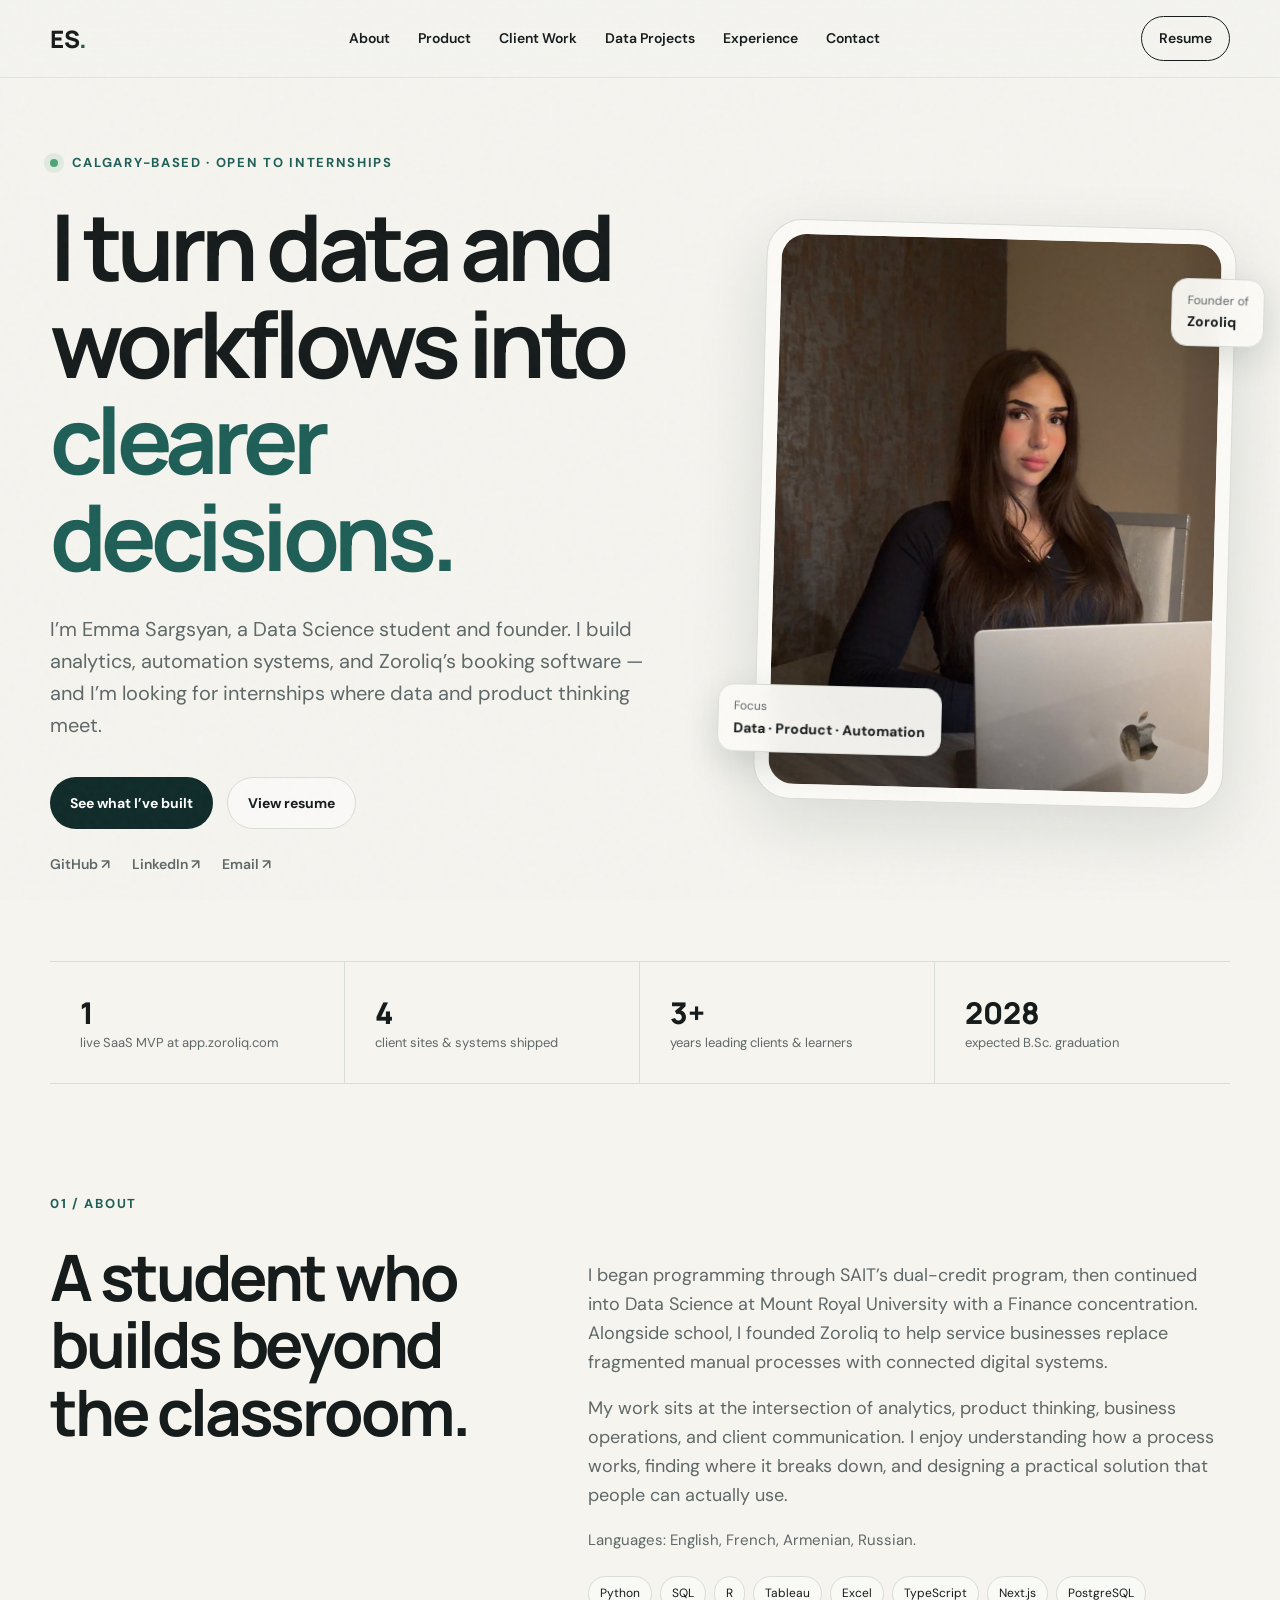
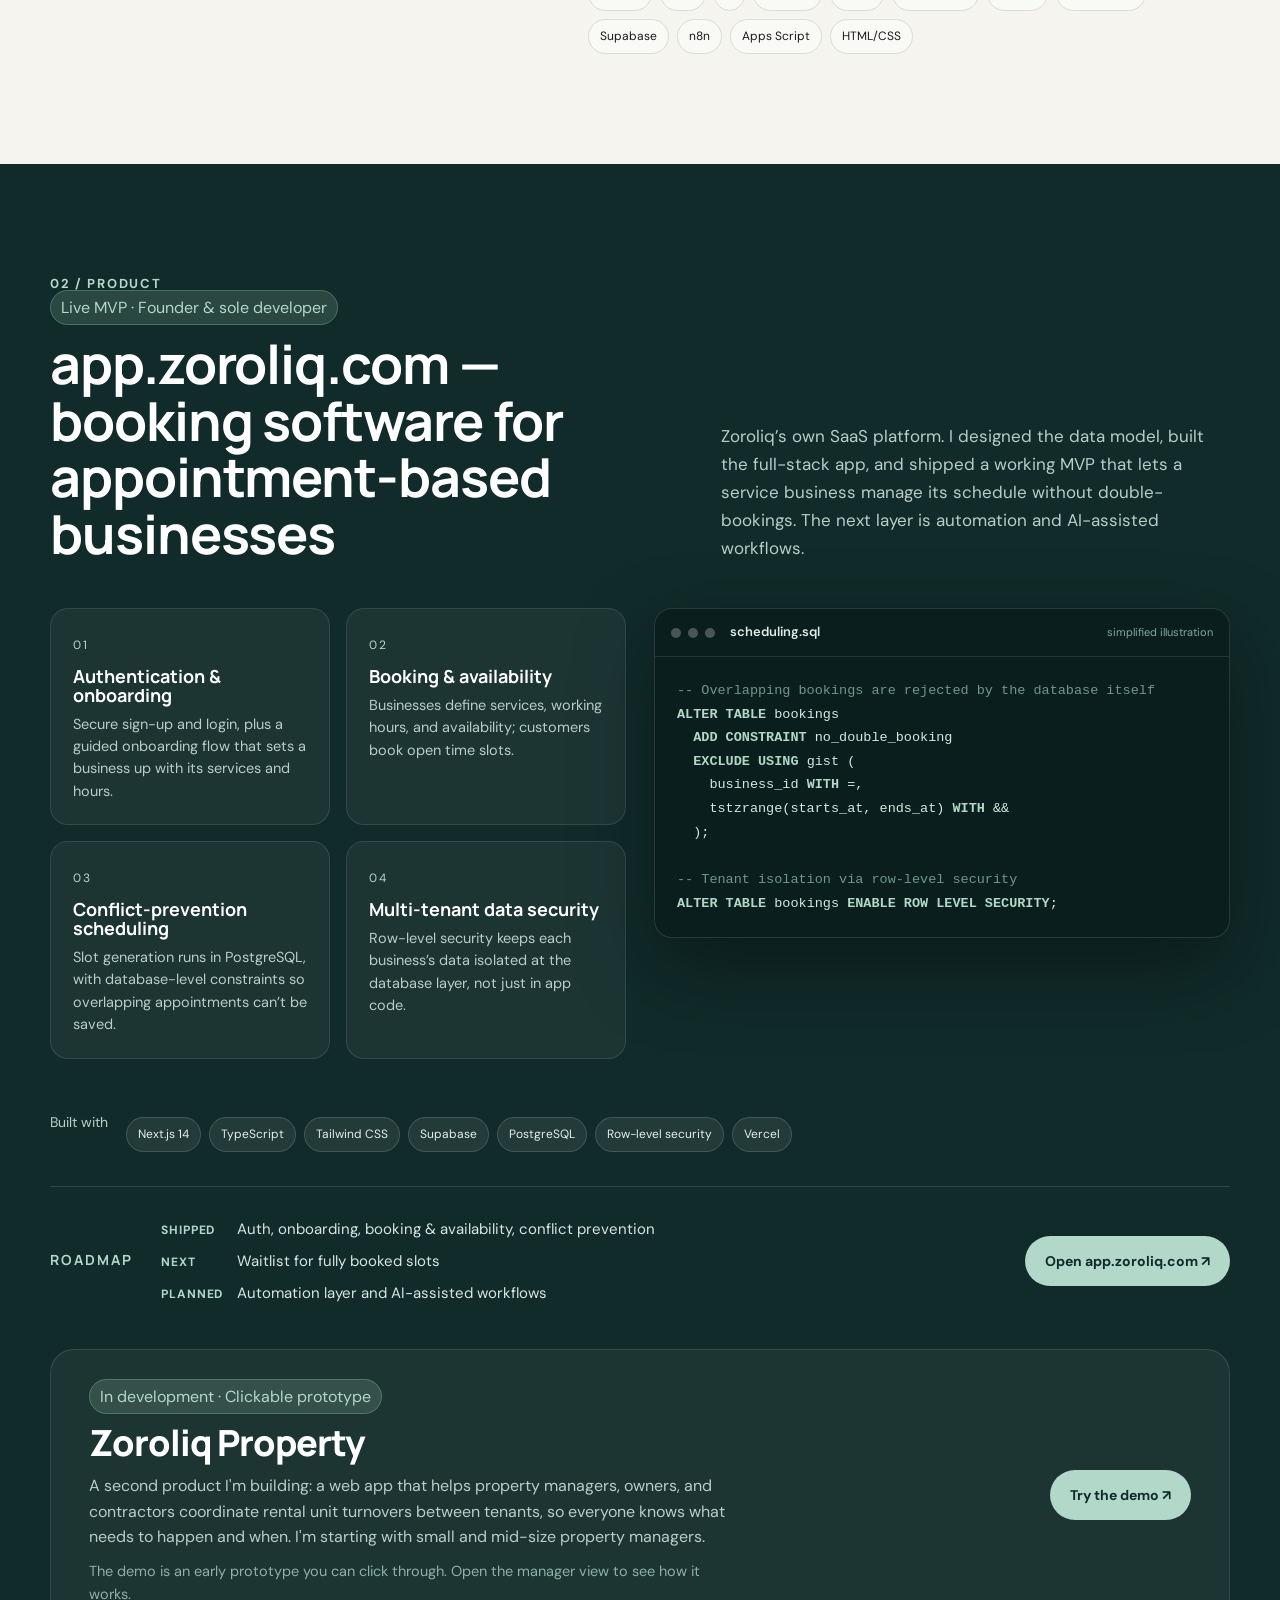
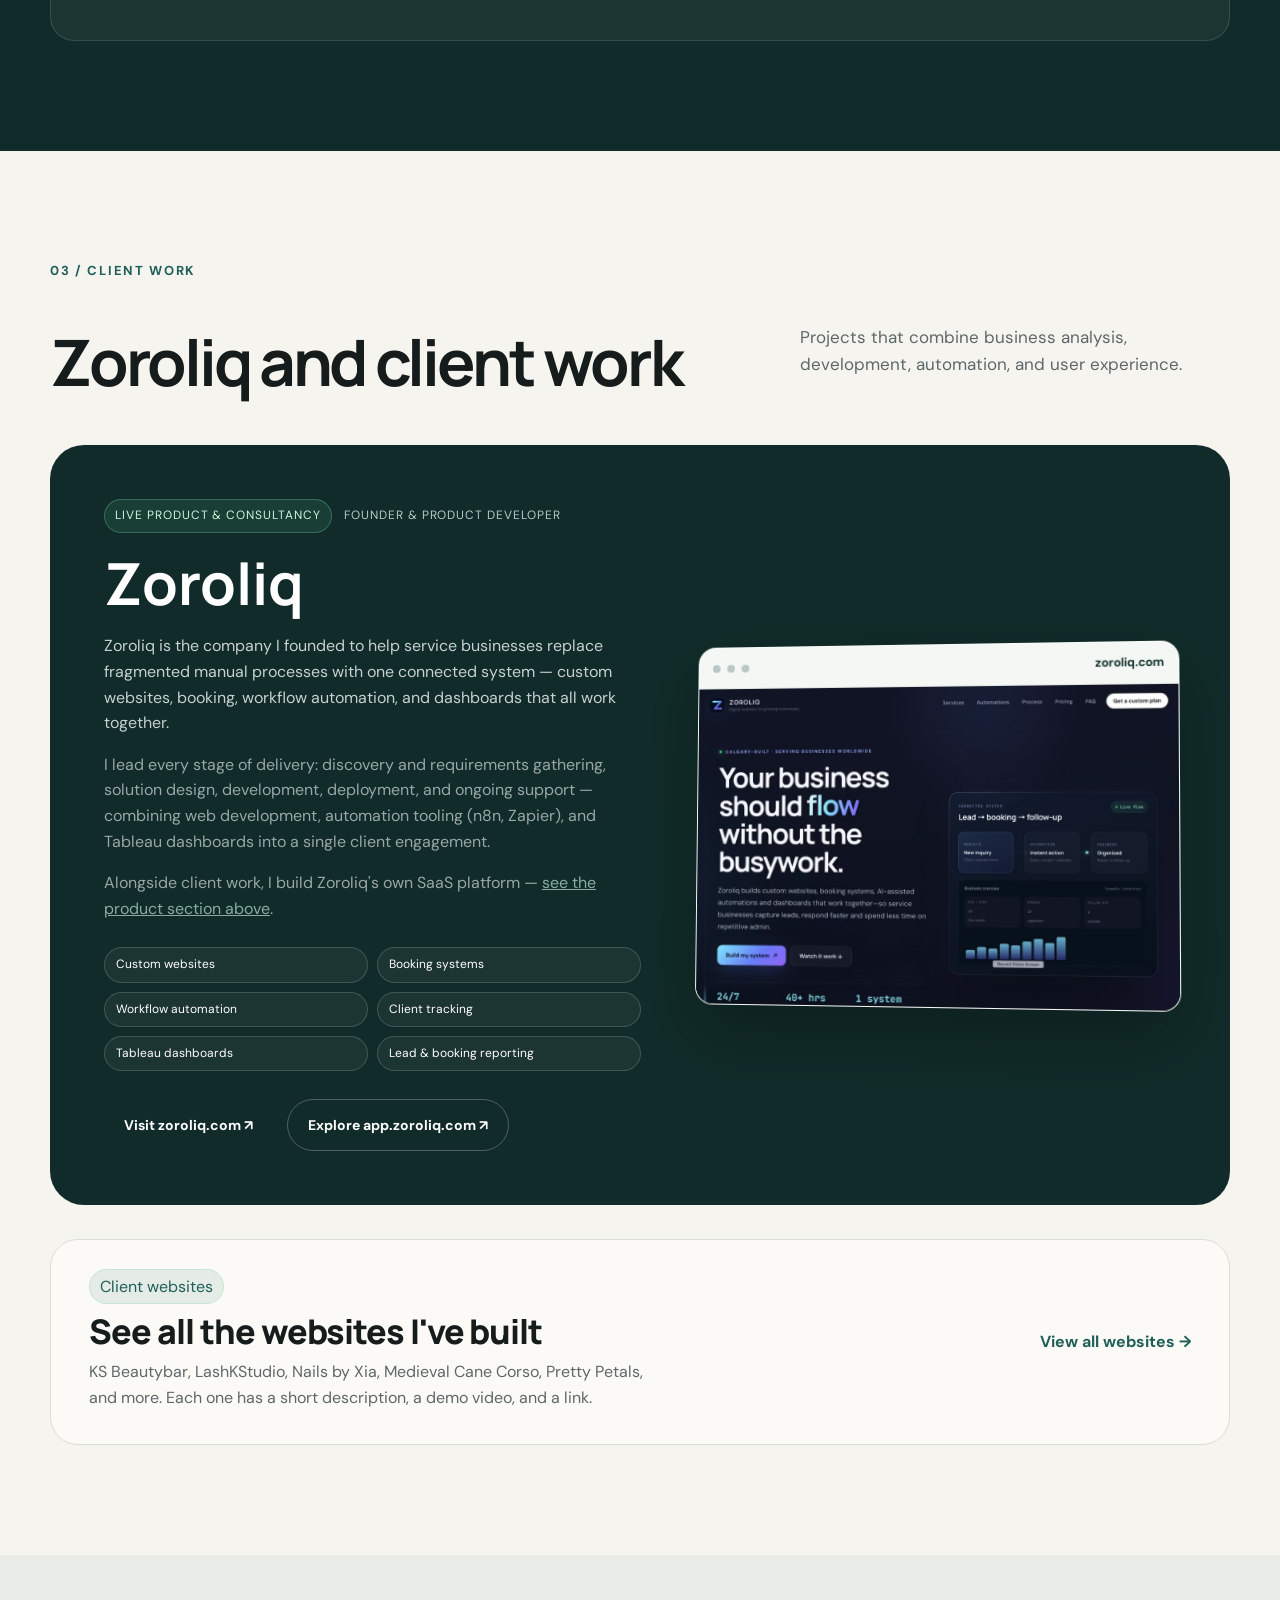
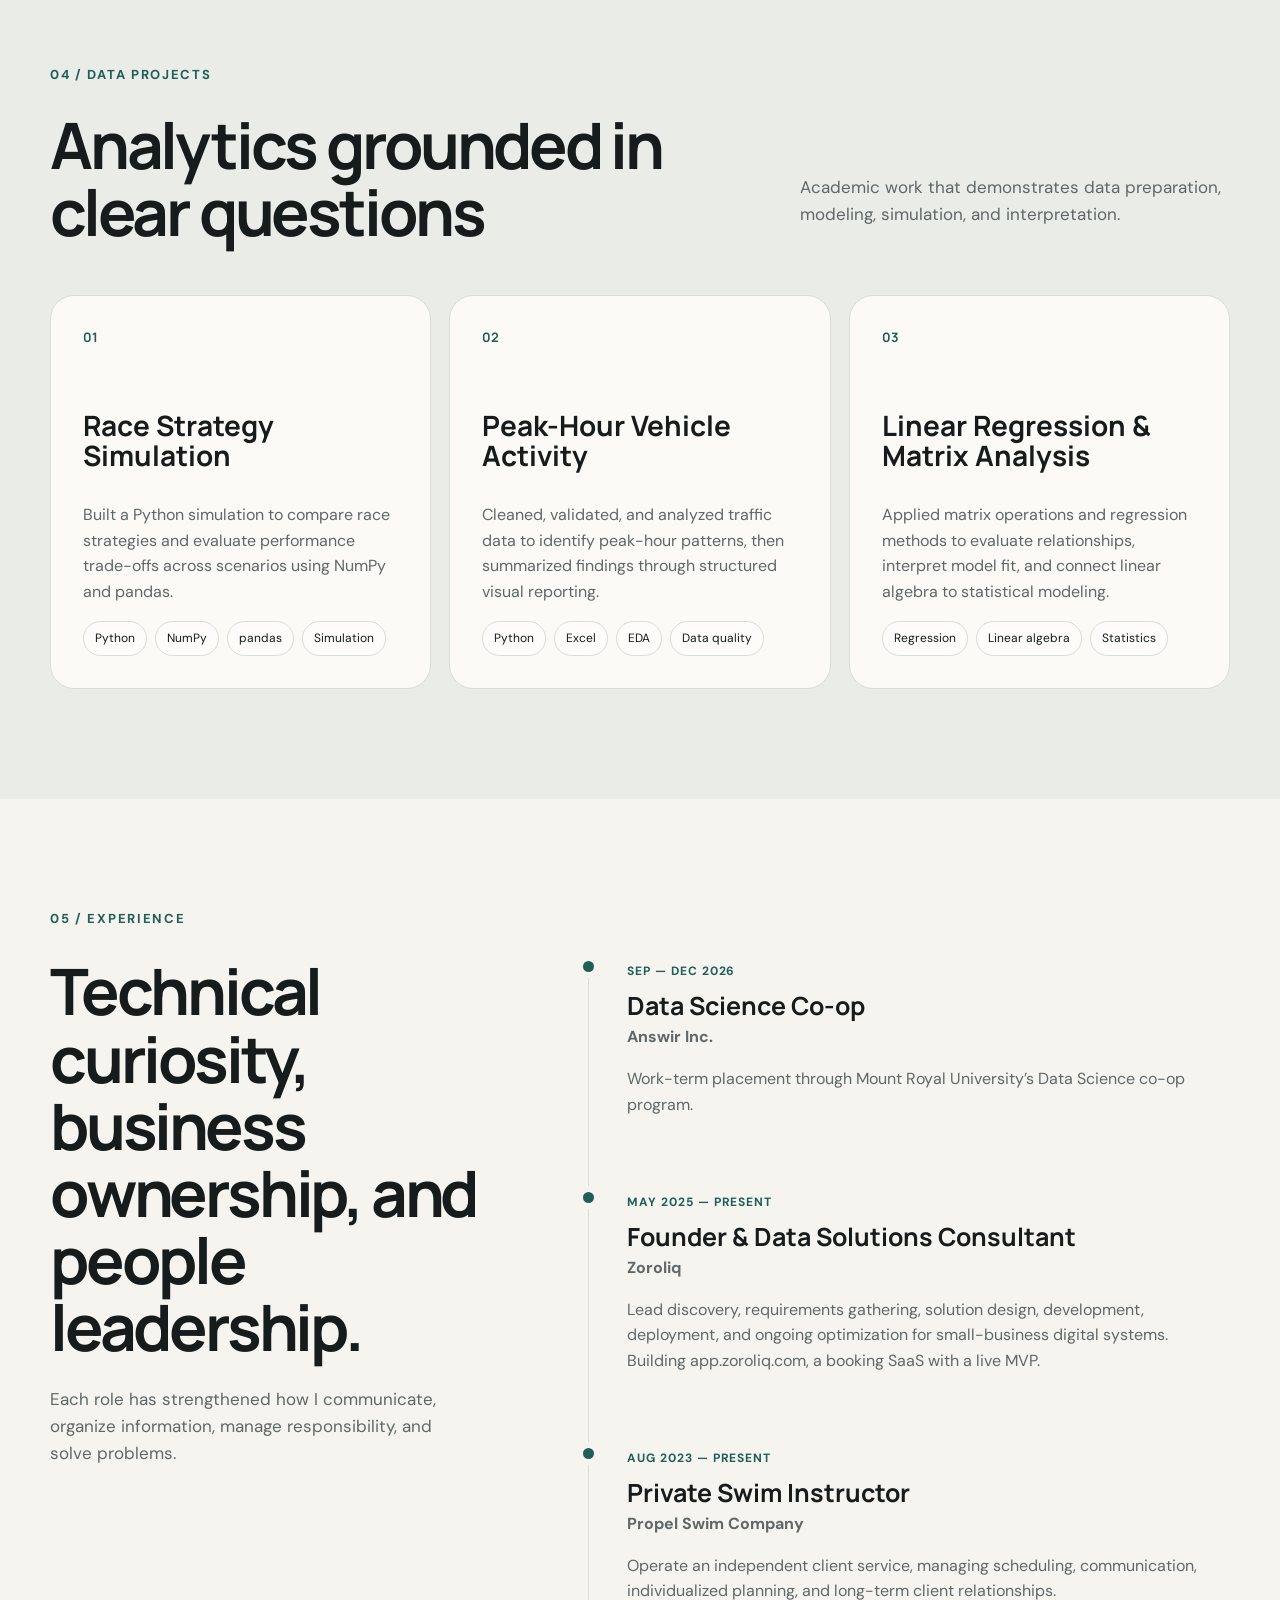
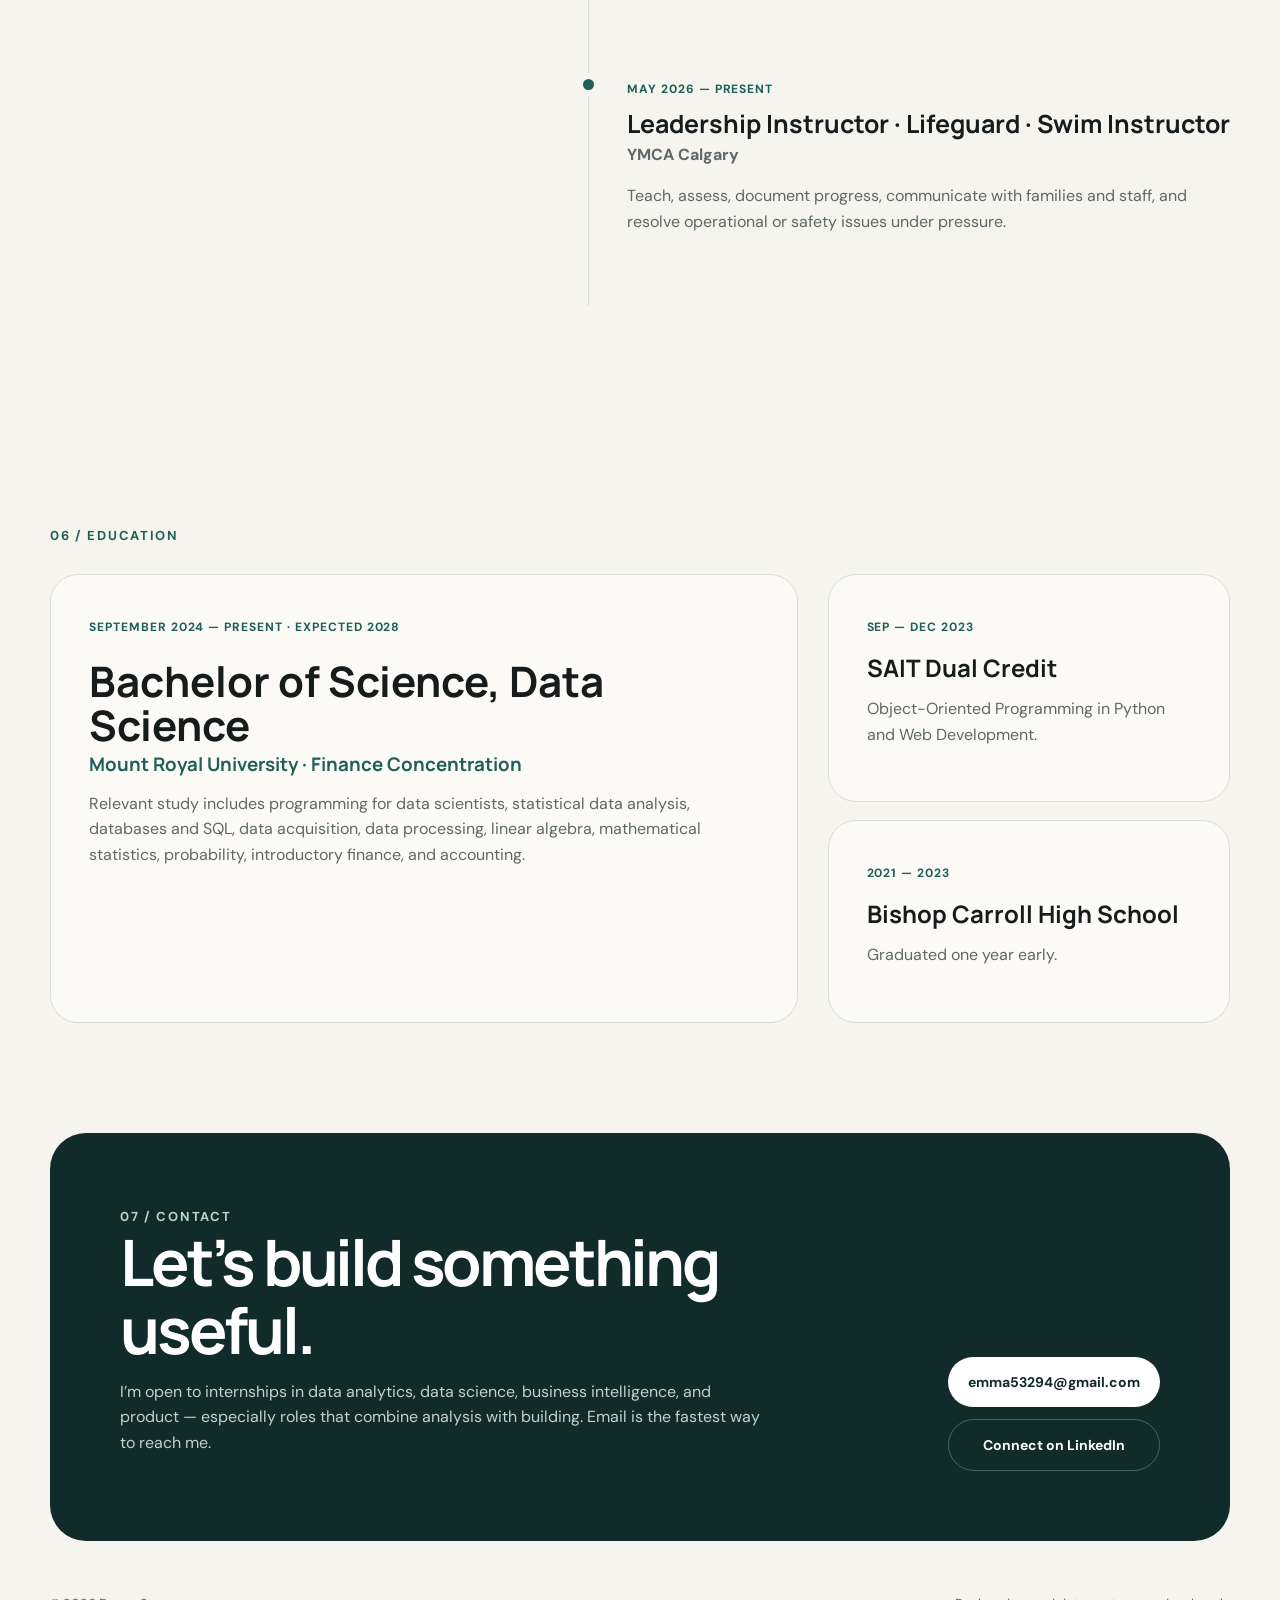
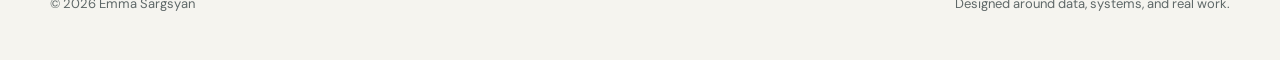
==== commit 2c21439f: "Add websites page, KS Beautybar, and Zoroliq Property" ====
--- a/index.html
+++ b/index.html
@@ -129,6 +129,18 @@
           </ul>
           <a class="button primary" href="https://app.zoroliq.com" target="_blank" rel="noopener">Open app.zoroliq.com ↗</a>
         </div>
+
+        <article class="property-card reveal">
+          <div class="property-copy">
+            <span class="badge">In development · Clickable prototype</span>
+            <h3>Zoroliq Property</h3>
+            <p>A second product I'm building: a web app that helps property managers, owners, and contractors coordinate rental unit turnovers between tenants, so everyone knows what needs to happen and when. I'm starting with small and mid-size property managers.</p>
+            <p class="property-note">The demo is an early prototype you can click through. Open the manager view to see how it works.</p>
+          </div>
+          <div class="property-actions">
+            <a class="button primary" href="https://zoroliq-property-demo.vercel.app/#/manager" target="_blank" rel="noopener">Try the demo ↗</a>
+          </div>
+        </article>
       </div>
     </section>
 
--- a/styles.css
+++ b/styles.css
@@ -44,3 +44,9 @@
 @media(max-width:700px){.more-work{flex-direction:column;align-items:flex-start;padding:26px}}
 .zoroliq-card p a{color:var(--accent2);text-decoration:underline}
 .more-work .badge{background:rgba(31,95,87,.1);color:var(--accent)}
+.property-card{margin-top:44px;display:flex;align-items:center;justify-content:space-between;gap:36px;padding:34px 38px;border:1px solid rgba(255,255,255,.12);border-radius:24px;background:rgba(255,255,255,.05)}
+.property-card h3{font:800 clamp(26px,3vw,36px)/1.1 Manrope,sans-serif;color:#fff;margin:14px 0 10px;letter-spacing:-.03em}
+.property-card p{margin:0 0 10px;color:#b9cdc6;max-width:640px}
+.property-card .property-note{color:#8fb0a6;font-size:14.5px;margin:0}
+.property-actions{flex-shrink:0}
+@media(max-width:800px){.property-card{flex-direction:column;align-items:flex-start;padding:26px}}
